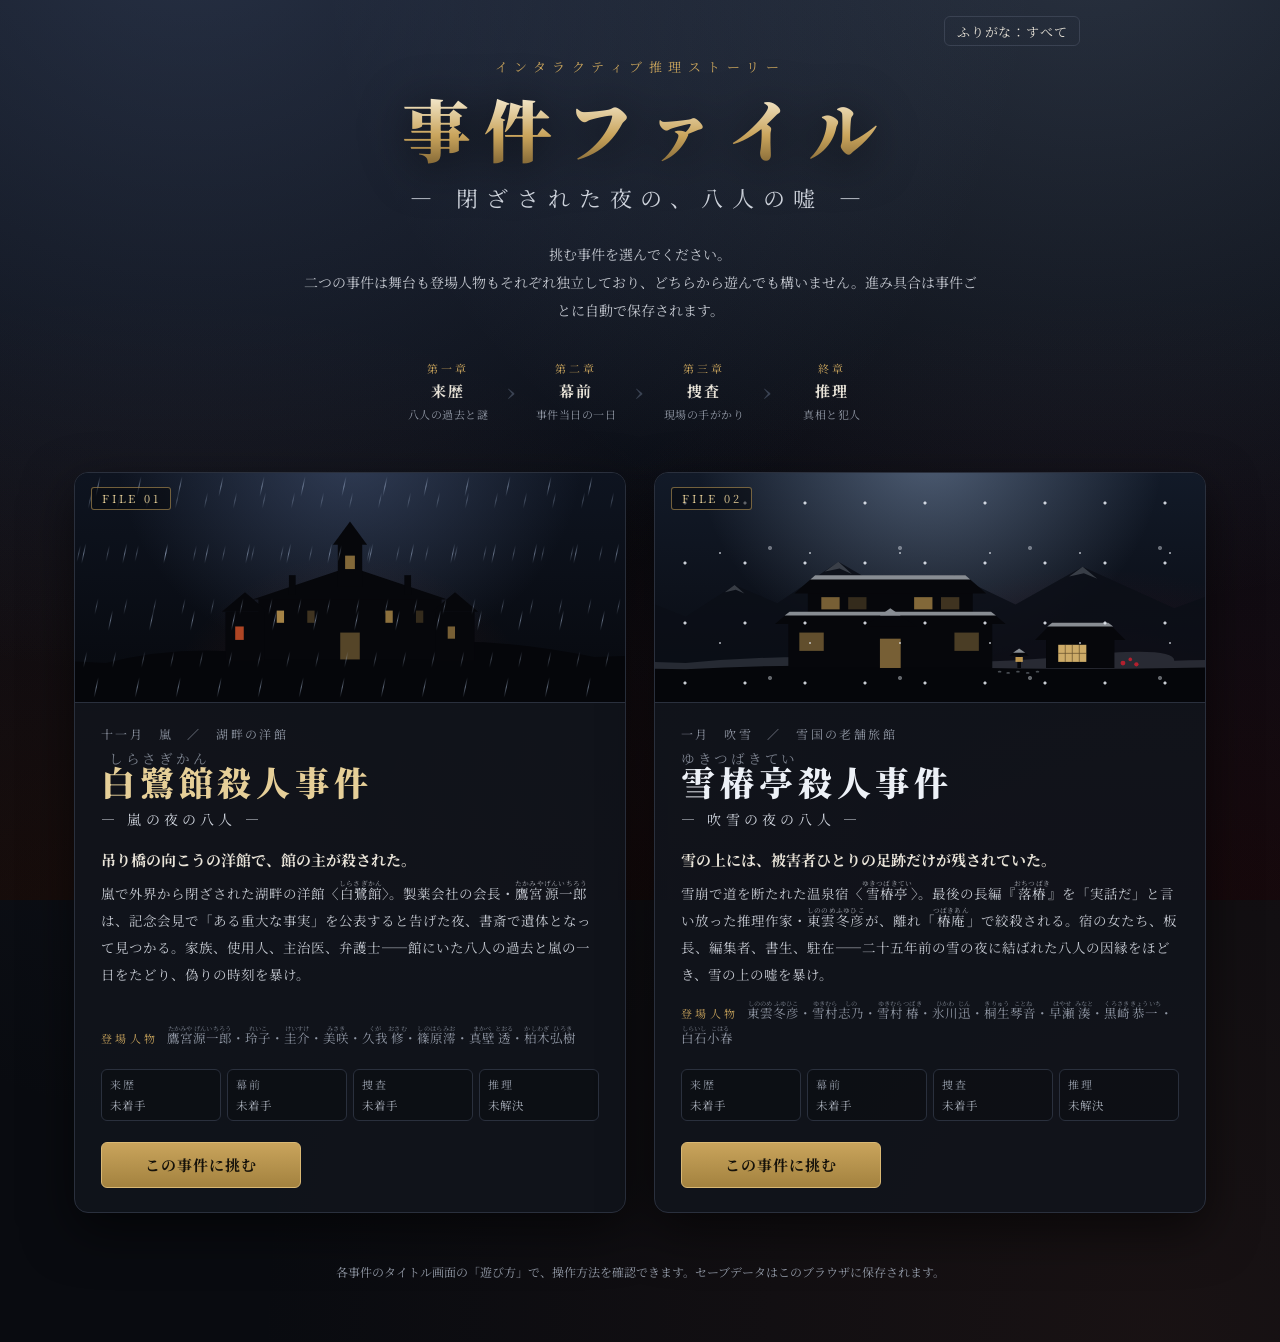
==== index.html @ 8868522f "事件ファイル：インタラクティブ推理ストーリーの初回コミット - 事件の選択ページ（index.html）と共通のゲーム画面（game.html） - FILE 01「白鷺館殺人事件 ― 嵐の夜の八人」" ====
<!DOCTYPE html>
<html lang="ja">
<head>
  <meta charset="UTF-8">
  <meta name="viewport" content="width=device-width, initial-scale=1">
  <title>事件ファイル ― インタラクティブ推理ストーリー</title>
  <meta name="description" content="手がかりを集め、真相を再構築し、犯人を突き止めるWeb版インタラクティブ推理ストーリー。挑む事件を選んでください。">
  <link rel="icon" href="favicon.svg" type="image/svg+xml">
  <link rel="preconnect" href="https://fonts.googleapis.com">
  <link rel="preconnect" href="https://fonts.gstatic.com" crossorigin>
  <link rel="stylesheet" href="https://fonts.googleapis.com/css2?family=Noto+Serif+JP:wght@400;600;700;900&display=swap">
  <link rel="stylesheet" href="css/style.css">
</head>
<body class="select-page">
  <div class="sel-bg" aria-hidden="true"></div>

  <header class="sel-head">
    <div class="sel-tools"><button class="btn small ghost btn-ruby" type="button"></button></div>
    <p class="title-kicker">インタラクティブ推理ストーリー</p>
    <h1 class="sel-title">事件ファイル</h1>
    <p class="title-sub">― 閉ざされた夜の、八人の嘘 ―</p>
    <p class="sel-lead">挑む事件を選んでください。<br>二つの事件は舞台も登場人物もそれぞれ独立しており、どちらから遊んでも構いません。進み具合は事件ごとに自動で保存されます。</p>
    <ol class="sel-flow" aria-label="どの事件も四つの章で進みます">
      <li><span>第一章</span>来歴<small>八人の過去と謎</small></li>
      <li><span>第二章</span>幕前<small>事件当日の一日</small></li>
      <li><span>第三章</span>捜査<small>現場の手がかり</small></li>
      <li><span>終章</span>推理<small>真相と犯人</small></li>
    </ol>
  </header>

  <main class="sel-grid" id="sel-grid"></main>

  <footer class="sel-foot">
    <p>各事件のタイトル画面の「遊び方」で、操作方法を確認できます。セーブデータはこのブラウザに保存されます。</p>
  </footer>

  <script src="js/series.js"></script>
  <script>
    (function () {
      'use strict';
      var esc = function (s) {
        return String(s).replace(/[&<>"]/g, function (c) { return { '&': '&amp;', '<': '&lt;', '>': '&gt;', '"': '&quot;' }[c]; });
      };

      function progressOf(s) {
        var d = null;
        try { d = JSON.parse(localStorage.getItem(s.saveKey) || 'null'); } catch (e) { d = null; }
        if (!d || d.v !== 1) return null;
        var myst = d.myst || {};
        var solved = Object.keys(myst).filter(function (k) { return myst[k] && myst[k].solved; }).length;
        return {
          past: (d.pastRead || []).length,
          myst: solved,
          day: (d.storiesRead || []).length,
          night: !!d.prologueDone,
          clues: (d.clues || []).length,
          trueEnd: (d.endings || []).indexOf('true') >= 0,
          badEnd: (d.endings || []).some(function (e) { return e !== 'true'; }),
        };
      }

      function pip(label, value, state) {
        return '<li class="case-pip ' + state + '"><span class="case-pip-l">' + label + '</span><span class="case-pip-v">' + value + '</span></li>';
      }

      function card(s) {
        var p = progressOf(s);
        var n = s.totals.chars;
        var pips = p
          ? pip('来歴', '読了 ' + p.past + '/' + n + '・謎 ' + p.myst + '/' + n, p.past >= n && p.myst >= n ? 'done' : p.past || p.myst ? 'on' : '')
            + pip('幕前', '読了 ' + p.day + '/' + n, p.day >= n ? 'done' : p.day ? 'on' : '')
            + pip('捜査', p.night ? '手がかり ' + p.clues + '/' + s.totals.clues : '未到達', p.night && p.clues >= s.totals.clues ? 'done' : p.night ? 'on' : '')
            + pip('推理', p.trueEnd ? 'TRUE END' : p.badEnd ? 'BAD END' : '未解決', p.trueEnd ? 'done' : p.badEnd ? 'on' : '')
          : pip('来歴', '未着手', '') + pip('幕前', '未着手', '') + pip('捜査', '未着手', '') + pip('推理', '未解決', '');
        var started = p && (p.past || p.myst || p.day || p.night);
        return '<a class="case-card case-' + s.id + '" href="game.html?s=' + encodeURIComponent(s.id) + '">'
          + '<div class="case-art">' + s.art + '<div class="case-weather ' + s.weather + '"></div>'
          + '<span class="case-no">' + esc(s.no) + '</span>'
          + (p && p.trueEnd ? '<span class="case-solved">解決済み</span>' : '')
          + '</div>'
          + '<div class="case-body">'
          + '<p class="case-meta">' + esc(s.season) + '　／　' + esc(s.setting) + '</p>'
          + '<h2 class="case-title">' + esc(s.title) + '</h2>'
          + '<p class="case-sub">― ' + esc(s.subtitle) + ' ―</p>'
          + '<p class="case-tagline">' + esc(s.tagline) + '</p>'
          + '<p class="case-synopsis">' + esc(s.synopsis) + '</p>'
          + '<p class="case-cast"><span>登場人物</span>' + esc(s.cast) + '</p>'
          + '<ol class="case-progress" aria-label="進み具合">' + pips + '</ol>'
          + '<span class="btn primary case-go">' + (started ? 'つづきから挑む' : 'この事件に挑む') + '</span>'
          + '</div></a>';
      }

      document.getElementById('sel-grid').innerHTML = (window.SERIES || []).map(card).join('');
    })();
  </script>
  <script src="js/ruby.js"></script>
</body>
</html>
---- css/style.css ----
:root {
  --bg: #090b10;
  --bg-2: #10131a;
  --panel: rgba(17, 20, 28, 0.9);
  --panel-2: rgba(25, 29, 39, 0.92);
  --line: #2a303d;
  --line-2: #3a4252;
  --gold: #c9a45c;
  --gold-2: #e6cf98;
  --text: #e8e3d8;
  --muted: #9198a5;
  --red: #c0473c;
  --red-2: #e0786e;
  --blue: #6f93bd;
  --green: #79a77f;
  --font: "Noto Serif JP", "Yu Mincho", "YuMincho", "Hiragino Mincho ProN", "MS PMincho", serif;
  --radius: 10px;
  --shadow: 0 18px 50px rgba(0, 0, 0, 0.55);
}

* { box-sizing: border-box; }

html, body {
  margin: 0;
  height: 100%;
  background: var(--bg);
  color: var(--text);
  font-family: var(--font);
  font-size: 15px;
  line-height: 1.75;
  -webkit-font-smoothing: antialiased;
}

body {
  overflow: hidden;
  background:
    radial-gradient(ellipse at 20% 0%, rgba(60, 74, 105, 0.25), transparent 60%),
    radial-gradient(ellipse at 90% 100%, rgba(120, 60, 40, 0.14), transparent 55%),
    var(--bg);
}

button { font-family: inherit; color: inherit; }

.hidden { display: none !important; }

.muted { color: var(--muted); }

.hl {
  color: var(--gold-2);
  font-weight: 700;
  text-shadow: 0 0 12px rgba(230, 207, 152, 0.25);
}

/* ---------------- ふりがな（固有名詞のルビ） ---------------- */
ruby.pn { ruby-position: over; ruby-align: center; }
ruby.pn rt {
  font-size: 0.5em;
  font-weight: 400;
  font-style: normal;
  letter-spacing: 0.04em;
  text-indent: 0;
  text-shadow: none;
  line-height: 1;
  opacity: 0.85;
  user-select: none;
}
.dlg-text ruby.pn rt, .rd-p ruby.pn rt { font-size: 0.55em; }
.title-main ruby.pn rt { font-size: 0.3em; letter-spacing: 0.3em; color: var(--gold-2); -webkit-text-fill-color: var(--gold-2); opacity: 0.9; }
body.ruby-off ruby.pn rt { display: none; }
body.ruby-first ruby.pn.rep rt { display: none; }

/* ---------------- 雨・稲光 ---------------- */
#rain {
  position: fixed;
  inset: 0;
  width: 100%;
  height: 100%;
  pointer-events: none;
  z-index: 1;
  opacity: 0.35;
  transition: opacity 0.6s;
}
body[data-screen="title"] #rain { opacity: 1; z-index: 2; }
body[data-screen="ending"] #rain { opacity: 0.18; }
body.staged #rain { opacity: 0.7; z-index: 55; }

#flash {
  position: fixed;
  inset: 0;
  background: #dfe8ff;
  opacity: 0;
  pointer-events: none;
  z-index: 90;
}
#flash.on { animation: flash 0.9s ease-out; }
@keyframes flash {
  0% { opacity: 0; }
  6% { opacity: 0.55; }
  12% { opacity: 0.05; }
  18% { opacity: 0.4; }
  100% { opacity: 0; }
}

body.shake .screen.active { animation: shake 0.45s; }
@keyframes shake {
  0%, 100% { transform: translateX(0); }
  20% { transform: translateX(-8px); }
  40% { transform: translateX(7px); }
  60% { transform: translateX(-5px); }
  80% { transform: translateX(3px); }
}

/* ---------------- ボタン ---------------- */
.btn {
  appearance: none;
  border: 1px solid var(--line-2);
  background: linear-gradient(180deg, #1d222d, #151922);
  color: var(--text);
  padding: 0.6em 1.3em;
  border-radius: 6px;
  font-size: 15px;
  letter-spacing: 0.06em;
  cursor: pointer;
  transition: background 0.2s, border-color 0.2s, transform 0.1s, box-shadow 0.2s;
}
.btn:hover:not(:disabled) { border-color: var(--gold); box-shadow: 0 0 0 1px rgba(201, 164, 92, 0.25), 0 6px 18px rgba(0, 0, 0, 0.35); }
.btn:active:not(:disabled) { transform: translateY(1px); }
.btn:disabled { opacity: 0.4; cursor: not-allowed; }
.btn.primary { background: linear-gradient(180deg, #c9a45c, #a3823f); color: #16120a; border-color: #d9b874; font-weight: 700; }
.btn.primary:hover:not(:disabled) { background: linear-gradient(180deg, #dcb86e, #b38f47); }
.btn.accent { border-color: #7f6a3e; color: var(--gold-2); }
.btn.danger { border-color: #8a3a33; color: #ffd8d3; background: linear-gradient(180deg, #5a2420, #3d1714); }
.btn.ghost { background: transparent; }
.btn.small { padding: 0.35em 0.9em; font-size: 13px; }
.btn.tiny { padding: 0.2em 0.6em; font-size: 12px; }
.btn.big { padding: 0.85em 2.2em; font-size: 17px; }
.btn.on { border-color: var(--gold); color: var(--gold-2); }

.tag-new {
  display: inline-block;
  font-size: 10px;
  font-weight: 700;
  letter-spacing: 0.08em;
  color: #1a1208;
  background: var(--gold);
  border-radius: 3px;
  padding: 0 5px;
  line-height: 1.6;
  margin-left: 6px;
  vertical-align: middle;
  font-family: sans-serif;
}

.section-title {
  font-size: 13px;
  letter-spacing: 0.2em;
  color: var(--gold);
  margin: 1.4em 0 0.6em;
  font-weight: 600;
  display: flex;
  align-items: center;
  gap: 10px;
}
.section-title::after { content: ""; flex: 1; height: 1px; background: linear-gradient(90deg, var(--line-2), transparent); }
.section-title.center { justify-content: center; }
.section-title.center::after { display: none; }

.empty { color: var(--muted); font-size: 13px; padding: 0.5em 0; }

/* ---------------- 画面 ---------------- */
.screen {
  position: fixed;
  inset: 0;
  display: none;
  z-index: 3;
}
.screen.active { display: flex; flex-direction: column; }

/* ---------------- タイトル ---------------- */
#screen-title { align-items: center; justify-content: flex-start; overflow: auto; }
.title-sky {
  position: absolute;
  inset: 0;
  background:
    radial-gradient(ellipse at 50% 120%, rgba(217, 86, 43, 0.12), transparent 50%),
    radial-gradient(ellipse at 50% -10%, rgba(90, 110, 150, 0.35), transparent 60%),
    linear-gradient(180deg, #0b0f18 0%, #080a10 70%, #050608 100%);
}
.title-mansion {
  position: absolute;
  left: 0;
  right: 0;
  bottom: 0;
  height: 40vh;
  opacity: 0.95;
  pointer-events: none;
  background: linear-gradient(0deg, #05060a 0 16%, transparent 16%);
}
.title-mansion svg { width: 100%; height: 100%; }
.title-wrap {
  position: relative;
  z-index: 3;
  margin: auto 0;
  text-align: center;
  padding: 4vh 20px 22vh;
  max-width: 980px;
}
.title-kicker {
  letter-spacing: 0.5em;
  font-size: 13px;
  color: var(--gold);
  margin: 0 0 0.6em;
}
.title-main {
  font-size: clamp(42px, 8vw, 86px);
  font-weight: 900;
  letter-spacing: 0.14em;
  margin: 0;
  line-height: 1.2;
  background: linear-gradient(180deg, #f6ecd2 10%, #c9a45c 60%, #7d6232 100%);
  -webkit-background-clip: text;
  background-clip: text;
  color: transparent;
  filter: drop-shadow(0 6px 24px rgba(0, 0, 0, 0.8));
}
.title-sub {
  font-size: clamp(16px, 2.4vw, 22px);
  letter-spacing: 0.4em;
  color: #cfd4dd;
  margin: 0.5em 0 0;
}
.title-badge {
  min-height: 1.5em;
  margin: 0.8em 0 0;
  font-size: 12px;
  letter-spacing: 0.2em;
  color: var(--gold-2);
}
.title-menu {
  display: flex;
  gap: 14px;
  justify-content: center;
  flex-wrap: wrap;
  margin: 1.6em 0 1em;
}
.title-menu .btn { min-width: 150px; padding: 0.8em 1.5em; font-size: 16px; }
.title-foot { color: var(--muted); font-size: 13px; letter-spacing: 0.1em; margin: 0 0 2em; }
.title-cast-label { font-size: 12px; letter-spacing: 0.4em; color: var(--gold); margin-bottom: 0.8em; }
.title-cast {
  display: grid;
  grid-template-columns: repeat(8, 1fr);
  gap: 10px;
  max-width: 780px;
  margin: 0 auto;
}
.cast { text-align: center; }
.cast-portrait {
  aspect-ratio: 5 / 6;
  border-radius: 6px;
  overflow: hidden;
  border: 1px solid var(--line-2);
  box-shadow: 0 8px 20px rgba(0, 0, 0, 0.5);
}
.cast-name { font-size: 13px; margin-top: 4px; font-weight: 700; }
.cast-role { font-size: 10.5px; color: var(--muted); line-height: 1.4; }

.portrait-svg { display: block; width: 100%; height: 100%; }
.portrait-svg.deceased { filter: grayscale(0.85) brightness(0.8); }

/* ---------------- トップバー ---------------- */
.topbar {
  display: flex;
  align-items: center;
  gap: 16px;
  padding: 10px 18px;
  background: rgba(8, 10, 14, 0.85);
  border-bottom: 1px solid var(--line);
  backdrop-filter: blur(6px);
  position: relative;
  z-index: 4;
  flex-wrap: wrap;
}
.brand {
  font-weight: 900;
  letter-spacing: 0.18em;
  color: var(--gold-2);
  font-size: 17px;
}
.loc-label { color: var(--muted); font-size: 13px; letter-spacing: 0.08em; }
.topbar-actions { margin-left: auto; display: flex; gap: 8px; flex-wrap: wrap; }

/* ---------------- 捜査画面レイアウト ---------------- */
.layout {
  flex: 1;
  min-height: 0;
  display: grid;
  grid-template-columns: 300px minmax(0, 1fr) 390px;
  gap: 14px;
  padding: 14px;
  position: relative;
  z-index: 3;
}
.pane {
  background: var(--panel);
  border: 1px solid var(--line);
  border-radius: var(--radius);
  padding: 14px 16px 18px;
  overflow-y: auto;
  min-height: 0;
  box-shadow: var(--shadow);
}
.pane-title {
  margin: 0 0 10px;
  font-size: 14px;
  letter-spacing: 0.24em;
  color: var(--gold);
  font-weight: 700;
}
.pane::-webkit-scrollbar, .nb-body::-webkit-scrollbar, .backlog::-webkit-scrollbar { width: 8px; }
.pane::-webkit-scrollbar-thumb, .nb-body::-webkit-scrollbar-thumb, .backlog::-webkit-scrollbar-thumb { background: #2b3140; border-radius: 4px; }

/* 見取り図 */
.map-svg { width: 100%; height: auto; display: block; }
.map-frame { fill: rgba(255, 255, 255, 0.015); stroke: var(--line-2); stroke-dasharray: 3 4; }
.map-compass { fill: var(--muted); font-size: 9px; letter-spacing: 0.1em; }
.room { cursor: pointer; outline: none; }
.room rect { fill: #161a23; stroke: #3a4252; stroke-width: 1.2; transition: fill 0.2s, stroke 0.2s; }
.room text { fill: #aab1bd; font-size: 11px; font-family: var(--font); pointer-events: none; letter-spacing: 0.04em; }
.room.visited rect { fill: #1c212c; }
.room.outdoor rect { fill: #10151b; stroke-dasharray: 4 3; }
.room:hover rect, .room:focus rect { fill: #262c3a; stroke: var(--gold); }
.room.current rect { fill: rgba(201, 164, 92, 0.2); stroke: var(--gold); stroke-width: 2; }
.room.current text { fill: var(--gold-2); font-weight: 700; }
.room .pend { fill: var(--red); stroke: none; }
.room text.pend-n { fill: #fff; font-size: 8px; font-weight: 700; font-family: sans-serif; }

.loc-list { list-style: none; padding: 0; margin: 12px 0 0; display: grid; gap: 6px; }
.loc-btn {
  width: 100%;
  display: flex;
  justify-content: space-between;
  align-items: center;
  gap: 8px;
  padding: 7px 10px;
  background: #141820;
  border: 1px solid var(--line);
  border-radius: 6px;
  cursor: pointer;
  font-size: 13.5px;
  text-align: left;
  transition: border-color 0.2s, background 0.2s;
}
.loc-btn:hover { border-color: var(--line-2); background: #1a1f29; }
.loc-btn.current { border-color: var(--gold); background: rgba(201, 164, 92, 0.12); color: var(--gold-2); }
.loc-btn-pend { font-size: 11px; color: var(--red-2); white-space: nowrap; }
.loc-btn-done { font-size: 11px; color: var(--muted); white-space: nowrap; }

/* シーン */
.scene-head {
  border-radius: 8px;
  padding: 28px 22px 18px;
  min-height: 120px;
  display: flex;
  flex-direction: column;
  justify-content: flex-end;
  border: 1px solid var(--line);
  position: relative;
  overflow: hidden;
}
.scene-head::after {
  content: "";
  position: absolute;
  inset: 0;
  background: linear-gradient(180deg, transparent 30%, rgba(0, 0, 0, 0.55));
  pointer-events: none;
}
.scene-floor, .scene-name { position: relative; z-index: 1; }
.scene-floor { font-size: 12px; letter-spacing: 0.3em; color: rgba(255, 255, 255, 0.65); }
.scene-name { margin: 0; font-size: 26px; letter-spacing: 0.12em; font-weight: 900; text-shadow: 0 2px 12px rgba(0, 0, 0, 0.8); }

.bg-study { background: radial-gradient(ellipse at 15% 110%, rgba(230, 110, 40, 0.55), transparent 55%), linear-gradient(135deg, #3a1d14, #160c0a 70%); }
.bg-corridor { background: radial-gradient(ellipse at 85% 50%, rgba(220, 180, 110, 0.18), transparent 50%), linear-gradient(90deg, #13151b, #1d1a18); }
.bg-hall { background: radial-gradient(ellipse at 50% 0%, rgba(230, 200, 140, 0.3), transparent 60%), linear-gradient(180deg, #2a2219, #111015); }
.bg-salon { background: radial-gradient(ellipse at 80% 100%, rgba(220, 120, 60, 0.32), transparent 55%), linear-gradient(135deg, #1c2a22, #101512); }
.bg-billiard { background: radial-gradient(ellipse at 50% 40%, rgba(60, 140, 90, 0.4), transparent 55%), linear-gradient(180deg, #0f1a14, #0b0f0d); }
.bg-terrace { background: radial-gradient(ellipse at 50% -20%, rgba(130, 160, 210, 0.3), transparent 60%), linear-gradient(180deg, #121a26, #07090d); }
.bg-guest { background: radial-gradient(ellipse at 30% 30%, rgba(170, 120, 150, 0.25), transparent 55%), linear-gradient(135deg, #22192a, #100c14); }
.bg-service { background: radial-gradient(ellipse at 70% 30%, rgba(200, 200, 180, 0.15), transparent 55%), linear-gradient(135deg, #1b1d1f, #0d0e10); }

.scene-desc { margin: 14px 2px 0; color: #d6d1c6; }
.scene-hint { margin-top: 1.6em; font-size: 13px; color: var(--muted); border-left: 2px solid var(--line-2); padding-left: 10px; }

.hotspots { display: grid; grid-template-columns: repeat(auto-fill, minmax(220px, 1fr)); gap: 8px; }
.hotspot {
  display: grid;
  grid-template-columns: 28px 1fr;
  grid-template-rows: auto auto;
  column-gap: 8px;
  align-items: center;
  text-align: left;
  padding: 10px 12px;
  border-radius: 8px;
  border: 1px solid var(--line-2);
  background: linear-gradient(180deg, #1a1f29, #141820);
  cursor: pointer;
  transition: border-color 0.2s, transform 0.1s, background 0.2s;
}
.hotspot:hover { border-color: var(--gold); background: linear-gradient(180deg, #212735, #171c26); }
.hotspot:active { transform: translateY(1px); }
.hs-mark {
  grid-row: span 2;
  width: 26px;
  height: 26px;
  border-radius: 50%;
  display: grid;
  place-items: center;
  font-size: 13px;
  font-weight: 700;
  background: rgba(192, 71, 60, 0.85);
  color: #fff;
  font-family: sans-serif;
}
.hotspot.done .hs-mark { background: #2b3242; color: var(--gold-2); }
.hotspot.done { border-color: var(--line); }
.hs-label { font-size: 14.5px; }
.hs-clue { font-size: 11.5px; color: var(--gold); }

.people-row { display: grid; grid-template-columns: repeat(auto-fill, minmax(92px, 1fr)); gap: 10px; }
.person-chip {
  position: relative;
  border: 1px solid var(--line-2);
  border-radius: 8px;
  background: #131720;
  padding: 0 0 6px;
  cursor: pointer;
  overflow: hidden;
  transition: border-color 0.2s, transform 0.15s;
}
.person-chip:hover { border-color: var(--gold); transform: translateY(-2px); }
.chip-portrait { display: block; aspect-ratio: 5 / 6; }
.chip-name { display: block; font-size: 13px; font-weight: 700; margin-top: 4px; }
.person-chip .tag-new { position: absolute; top: 6px; right: 6px; margin: 0; }

/* 捜査手帳 */
.pane-notebook { display: flex; flex-direction: column; padding-bottom: 10px; }
.nb-tabs { display: flex; gap: 4px; border-bottom: 1px solid var(--line); margin: 0 -4px 10px; padding: 0 4px; flex-wrap: wrap; }
.nb-tab {
  position: relative;
  background: none;
  border: none;
  border-bottom: 2px solid transparent;
  padding: 6px 9px 7px;
  cursor: pointer;
  color: var(--muted);
  font-size: 13.5px;
  letter-spacing: 0.06em;
}
.nb-tab:hover { color: var(--text); }
.nb-tab.on { color: var(--gold-2); border-bottom-color: var(--gold); font-weight: 700; }
.badge {
  display: inline-block;
  min-width: 17px;
  margin-left: 4px;
  padding: 0 5px;
  border-radius: 9px;
  background: var(--red);
  color: #fff;
  font-size: 10.5px;
  line-height: 17px;
  text-align: center;
  font-family: sans-serif;
  font-weight: 700;
}
.nb-body { flex: 1; overflow-y: auto; min-height: 0; padding-right: 4px; }
.nb-foot { font-size: 12px; color: var(--muted); }

.clue-card {
  border: 1px solid var(--line);
  border-left: 3px solid var(--gold);
  border-radius: 6px;
  padding: 9px 11px;
  margin-bottom: 8px;
  background: rgba(255, 255, 255, 0.02);
}
.clue-card.testimony { border-left-color: var(--blue); }
.clue-head { display: flex; align-items: center; gap: 8px; }
.clue-icon {
  width: 26px;
  height: 26px;
  flex: none;
  display: grid;
  place-items: center;
  border-radius: 4px;
  background: #2a2417;
  color: var(--gold-2);
  font-size: 12px;
  font-weight: 700;
  border: 1px solid #5a4a2c;
}
.clue-by { width: 26px; height: 31px; flex: none; border-radius: 4px; overflow: hidden; border: 1px solid var(--line-2); }
.clue-name { font-weight: 700; font-size: 14.5px; }
.clue-speaker { font-size: 11px; color: var(--blue); margin-top: 2px; }
.clue-desc { margin: 4px 0 0; font-size: 13px; color: #cbc6bb; line-height: 1.7; }

.person-card {
  border: 1px solid var(--line);
  border-radius: 8px;
  padding: 10px;
  margin-bottom: 10px;
  background: rgba(255, 255, 255, 0.02);
}
.person-card.victim { border-color: #3d2a2a; background: rgba(80, 20, 20, 0.12); }
.pc-top { display: flex; gap: 10px; }
.pc-portrait { width: 64px; height: 77px; flex: none; border-radius: 6px; overflow: hidden; border: 1px solid var(--line-2); }
.pc-info { min-width: 0; }
.pc-name { font-weight: 900; font-size: 15.5px; }
.pc-age { font-weight: 400; font-size: 12px; color: var(--muted); margin-left: 8px; }
.pc-kana { font-size: 11px; color: var(--muted); line-height: 1.4; }
.pc-role { font-size: 12.5px; color: var(--gold-2); }
.pc-calls { font-size: 12px; color: var(--blue); }
.pc-dead { font-size: 11px; color: var(--red-2); letter-spacing: 0.3em; }
.pc-profile { font-size: 12.5px; color: #c3beb3; margin: 8px 0 0; line-height: 1.7; }
.pc-notes { margin: 6px 0 0; padding-left: 1.1em; font-size: 12.5px; color: var(--gold-2); }
.pc-talk { margin-top: 8px; width: 100%; }

.timeline { list-style: none; margin: 0; padding: 0; position: relative; }
.timeline::before { content: ""; position: absolute; left: 52px; top: 4px; bottom: 4px; width: 1px; background: var(--line-2); }
.timeline li { display: grid; grid-template-columns: 44px 16px 1fr; align-items: start; gap: 0 6px; padding: 5px 0; font-size: 13px; }
.tl-time { font-family: "Consolas", "Menlo", monospace; color: var(--gold-2); font-size: 12.5px; padding-top: 1px; }
.tl-dot { width: 9px; height: 9px; border-radius: 50%; margin: 7px 0 0 4px; box-shadow: 0 0 0 2px #10131a; position: relative; z-index: 1; }
.tl-text { color: #d3cec3; line-height: 1.6; }

.mystery {
  border: 1px solid var(--line);
  border-radius: 6px;
  padding: 9px 11px;
  margin-bottom: 8px;
  background: rgba(255, 255, 255, 0.02);
}
.mystery.solved { border-color: #3c5a40; background: rgba(60, 110, 70, 0.1); }
.my-head { display: flex; justify-content: space-between; gap: 8px; align-items: flex-start; }
.my-q { font-weight: 700; font-size: 13.5px; }
.my-status { flex: none; font-size: 11px; color: var(--muted); border: 1px solid var(--line-2); border-radius: 10px; padding: 0 8px; white-space: nowrap; }
.mystery.solved .my-status { color: var(--green); border-color: #3c5a40; }
.my-body { margin: 4px 0 0; font-size: 12.5px; color: #b9b4a9; }
.mystery.solved .my-body { color: #b8d4bb; }

/* ---------------- 会話ウィンドウ ---------------- */
.overlay {
  position: fixed;
  inset: 0;
  z-index: 50;
}
#dialogue { background: rgba(3, 4, 7, 0.55); cursor: pointer; user-select: none; }
#modal { z-index: 60; background: rgba(3, 4, 7, 0.7); display: flex; align-items: center; justify-content: center; padding: 18px; }

.dlg-stage { display: none; position: absolute; inset: 0; overflow: hidden; }
#dialogue.staged { background: #000; }
#dialogue.staged .dlg-stage { display: block; }
.stage-art { position: absolute; inset: auto 0 0 0; height: 38vh; opacity: 0.95; }
.stage-art:not(:empty) { background: linear-gradient(0deg, #05060a 0 16%, transparent 16%); }
.stage-dawn .stage-art:not(:empty) { background: linear-gradient(0deg, #0a0c12 0 16%, transparent 16%); }
.stage-art .mansion { width: 100%; height: 100%; }
.stage-label {
  position: absolute;
  top: 26px;
  left: 30px;
  font-size: 14px;
  letter-spacing: 0.3em;
  color: rgba(230, 207, 152, 0.85);
  border-left: 2px solid var(--gold);
  padding-left: 12px;
}
.stage-black { background: #000; }
.stage-road { background: radial-gradient(ellipse at 50% -10%, rgba(90, 110, 150, 0.4), transparent 60%), linear-gradient(180deg, #0b0f18, #050608); }
.stage-dawn { background: linear-gradient(180deg, #2c3a5a 0%, #6a6f8f 45%, #c99a8a 75%, #e8c39b 100%); }
.stage-dawn .mansion path, .stage-dawn .mansion g:first-of-type { opacity: 0.9; }
.stage-dining { background: radial-gradient(ellipse at 50% 30%, rgba(230, 170, 90, 0.35), transparent 60%), linear-gradient(180deg, #24180f, #0b0806); }
.stage-hall { background: radial-gradient(ellipse at 50% 0%, rgba(230, 200, 140, 0.3), transparent 60%), linear-gradient(180deg, #221c15, #09080a); }
.stage-study { background: radial-gradient(ellipse at 18% 100%, rgba(230, 100, 30, 0.6), transparent 50%), linear-gradient(135deg, #2e140d, #0c0605 75%); animation: firelight 3s infinite alternate; }
.stage-salon { background: radial-gradient(ellipse at 80% 100%, rgba(220, 120, 60, 0.35), transparent 55%), linear-gradient(135deg, #18241d, #070a08); }
.stage-corridor { background: linear-gradient(90deg, #0f1116, #1d1a18 60%, #0d0e11); }
@keyframes firelight {
  from { filter: brightness(0.92); }
  to { filter: brightness(1.08); }
}

.dlg-box {
  position: absolute;
  left: 50%;
  bottom: 26px;
  transform: translateX(-50%);
  width: min(1000px, calc(100vw - 32px));
  min-height: 170px;
  display: grid;
  grid-template-columns: 118px 1fr;
  gap: 18px;
  padding: 18px 22px 26px 18px;
  background: linear-gradient(180deg, rgba(18, 21, 29, 0.96), rgba(10, 12, 17, 0.97));
  border: 1px solid var(--line-2);
  border-top: 1px solid rgba(201, 164, 92, 0.6);
  border-radius: 10px;
  box-shadow: 0 20px 60px rgba(0, 0, 0, 0.7);
  animation: rise 0.25s ease-out;
}
@keyframes rise { from { opacity: 0; transform: translate(-50%, 10px); } to { opacity: 1; transform: translate(-50%, 0); } }
.dlg-portrait { width: 118px; height: 142px; border-radius: 6px; overflow: hidden; border: 1px solid var(--line-2); align-self: start; }
.dlg-box.kind-narr, .dlg-box.kind-card { grid-template-columns: 1fr; }
.dlg-box.kind-narr .dlg-portrait, .dlg-box.kind-card .dlg-portrait { display: none; }
.dlg-name { font-weight: 900; font-size: 17px; letter-spacing: 0.12em; min-height: 1.4em; margin-bottom: 4px; }
.dlg-text { font-size: 17px; line-height: 1.95; white-space: pre-wrap; }
.dlg-box.kind-narr .dlg-text { color: #d9d3c4; }
.dlg-box.kind-narr .dlg-name { display: none; }
.dlg-box.kind-card {
  top: 50%;
  bottom: auto;
  transform: translate(-50%, -50%);
  background: none;
  border: none;
  box-shadow: none;
  text-align: center;
  min-height: 0;
  animation: fadein 0.8s ease-out;
}
.dlg-box.kind-card .dlg-name { display: none; }
.dlg-box.kind-card .dlg-text {
  font-size: clamp(22px, 3.4vw, 34px);
  font-weight: 900;
  letter-spacing: 0.22em;
  color: var(--gold-2);
  text-shadow: 0 4px 24px rgba(0, 0, 0, 0.9);
}
@keyframes fadein { from { opacity: 0; } to { opacity: 1; } }
.dlg-next {
  position: absolute;
  right: 22px;
  bottom: 8px;
  color: var(--gold);
  font-size: 13px;
  opacity: 0;
}
.dlg-box.ready .dlg-next { opacity: 1; animation: bob 1s infinite; }
@keyframes bob { 50% { transform: translateY(3px); } }
.dlg-skip {
  position: absolute;
  top: -30px;
  right: 0;
  border: 1px solid var(--line-2);
  background: rgba(8, 10, 14, 0.85);
  color: var(--muted);
  font-size: 11px;
  border-radius: 4px;
  padding: 1px 8px;
  cursor: pointer;
}
.dlg-skip:hover { color: var(--text); border-color: var(--gold); }
.dlg-box.kind-card .dlg-skip { top: auto; bottom: -40px; right: 50%; transform: translateX(50%); }
.dlg-box.kind-card .dlg-next { right: calc(50% - 6px); bottom: -8px; }

/* ---------------- モーダル ---------------- */
.modal-card {
  background: linear-gradient(180deg, #171b24, #0f1218);
  border: 1px solid var(--line-2);
  border-top: 1px solid rgba(201, 164, 92, 0.55);
  border-radius: 12px;
  box-shadow: var(--shadow);
  max-width: 720px;
  width: 100%;
  max-height: calc(100vh - 36px);
  overflow-y: auto;
  padding: 22px 24px;
  animation: pop 0.2s ease-out;
}
@keyframes pop { from { opacity: 0; transform: scale(0.97); } to { opacity: 1; transform: scale(1); } }
.modal-card.talk-modal { max-width: 860px; }
.modal-card.picker-modal { max-width: 920px; }

.confirm-title { margin: 0 0 12px; font-size: 20px; letter-spacing: 0.12em; color: var(--gold-2); }
.confirm-body p { margin: 0.4em 0; }
.confirm-actions { display: flex; gap: 10px; justify-content: flex-end; margin-top: 18px; flex-wrap: wrap; }
.warn { color: var(--red-2); font-size: 13.5px; }
.ok { color: var(--green); font-size: 13.5px; }
.rules { font-size: 13px; color: #c3beb3; padding-left: 1.2em; }
.ready-meter { margin: 12px 0 4px; }
.ready-label { font-size: 14px; font-weight: 700; }
.ready-bar, .dp-bar { height: 8px; border-radius: 4px; background: #232836; overflow: hidden; margin-top: 6px; }
.ready-fill, .dp-fill { height: 100%; background: linear-gradient(90deg, #8a6a32, var(--gold-2)); transition: width 0.6s; }
.menu-list { display: grid; gap: 8px; }
.howto { padding-left: 1.3em; font-size: 14px; }
.howto li { margin-bottom: 0.5em; }

.backlog { max-height: 60vh; overflow-y: auto; padding-right: 6px; }
.bl-line { padding: 6px 0; border-bottom: 1px solid rgba(255, 255, 255, 0.04); font-size: 14px; }
.bl-line.narr .bl-text { color: #b9b4a9; }
.bl-name { display: block; font-weight: 700; font-size: 12.5px; }

/* 聞き込み */
.talk { display: grid; grid-template-columns: 210px 1fr; gap: 22px; }
.talk-portrait { aspect-ratio: 5 / 6; border-radius: 8px; overflow: hidden; border: 1px solid var(--line-2); }
.talk-name { font-weight: 900; font-size: 19px; margin-top: 8px; letter-spacing: 0.08em; }
.talk-role { font-size: 13px; color: var(--gold-2); }
.talk-calls { font-size: 12.5px; color: var(--blue); margin-top: 4px; }
.talk-main .section-title { margin-top: 0; }
.topics { display: grid; gap: 7px; }
.topic {
  display: flex;
  justify-content: space-between;
  align-items: center;
  text-align: left;
  padding: 10px 14px;
  border: 1px solid var(--line-2);
  border-radius: 7px;
  background: #161a23;
  cursor: pointer;
  font-size: 15px;
  transition: border-color 0.2s, background 0.2s;
}
.topic:hover { border-color: var(--gold); background: #1c212c; }
.topic.seen { color: #aaa69c; }
.topic-seen { font-size: 11px; color: var(--muted); }
.talk-tip { font-size: 12.5px; color: var(--muted); margin: 14px 0 0; }
.talk-actions { display: flex; gap: 10px; margin-top: 12px; flex-wrap: wrap; }

/* 証拠選択 */
.picker-title { margin: 0; font-size: 19px; color: var(--gold-2); letter-spacing: 0.12em; }
.picker-prompt { margin: 6px 0 10px; font-size: 15px; font-weight: 700; }
.pick-tabs { display: flex; gap: 6px; margin-bottom: 10px; }
.pick-tab {
  border: 1px solid var(--line-2);
  background: #141820;
  border-radius: 6px;
  padding: 4px 14px;
  cursor: pointer;
  font-size: 13.5px;
  color: var(--muted);
}
.pick-tab.on { color: var(--gold-2); border-color: var(--gold); background: rgba(201, 164, 92, 0.1); }
.pick-body { display: grid; grid-template-columns: minmax(0, 1.4fr) minmax(0, 1fr); gap: 14px; }
.pick-grid {
  display: grid;
  grid-template-columns: repeat(auto-fill, minmax(150px, 1fr));
  gap: 7px;
  align-content: start;
  max-height: 46vh;
  overflow-y: auto;
  padding-right: 4px;
}
.pick-card {
  display: flex;
  align-items: center;
  gap: 8px;
  text-align: left;
  padding: 7px 9px;
  border: 1px solid var(--line);
  border-radius: 6px;
  background: #141820;
  cursor: pointer;
  font-size: 13px;
  line-height: 1.4;
}
.pick-card:hover { border-color: var(--line-2); background: #1a1f29; }
.pick-card.sel { border-color: var(--gold); background: rgba(201, 164, 92, 0.15); color: var(--gold-2); }
.pick-by { width: 24px; height: 29px; flex: none; border-radius: 3px; overflow: hidden; }
.pick-card .clue-icon { width: 24px; height: 24px; font-size: 11px; }
.pick-detail {
  border: 1px solid var(--line);
  border-radius: 8px;
  padding: 12px 14px;
  background: rgba(255, 255, 255, 0.02);
  font-size: 13.5px;
  align-self: start;
}
.pick-detail.empty { color: var(--muted); }
.pick-detail p { margin: 6px 0 0; color: #cbc6bb; }
.pick-detail-name { font-weight: 700; color: var(--gold-2); }
.pick-actions { display: flex; gap: 10px; justify-content: flex-end; margin-top: 14px; }

/* ---------------- 推理パート ---------------- */
#screen-deduce { background: radial-gradient(ellipse at 50% 0%, rgba(201, 164, 92, 0.1), transparent 60%); }
.cred-wrap { font-size: 13px; letter-spacing: 0.1em; color: var(--muted); display: flex; align-items: center; gap: 8px; }
.cred { display: inline-flex; gap: 3px; }
.heart { color: #444b5a; font-size: 17px; line-height: 1; }
.heart.on { color: var(--red-2); text-shadow: 0 0 8px rgba(224, 120, 110, 0.5); }
.deduce-layout {
  flex: 1;
  min-height: 0;
  display: grid;
  grid-template-columns: minmax(0, 1fr) 380px;
  gap: 16px;
  padding: 16px;
  position: relative;
  z-index: 3;
}
.deduce-main, .deduce-side {
  background: var(--panel);
  border: 1px solid var(--line);
  border-radius: var(--radius);
  padding: 22px 26px;
  overflow-y: auto;
  box-shadow: var(--shadow);
}
.deduce-side .section-title { margin-top: 0; }
.dp-label { font-size: 13px; letter-spacing: 0.14em; color: var(--muted); }
.dq { margin-top: 34px; text-align: center; }
.dq-wait { color: var(--muted); letter-spacing: 0.5em; }
.dq-act { font-size: 13px; letter-spacing: 0.4em; color: var(--gold); }
.dq-q { font-size: clamp(20px, 2.4vw, 27px); margin: 10px auto 26px; max-width: 760px; line-height: 1.6; letter-spacing: 0.04em; text-wrap: balance; }
.dq-note { color: var(--red-2); font-size: 13px; margin: -10px 0 16px; }
.dq-options { display: grid; gap: 10px; max-width: 520px; margin: 0 auto; }
.btn.option { padding: 0.9em 1.2em; font-size: 16px; }
.accuse-grid { display: grid; grid-template-columns: repeat(auto-fill, minmax(118px, 1fr)); gap: 12px; max-width: 900px; margin: 0 auto; }
.accuse-card {
  border: 1px solid var(--line-2);
  border-radius: 8px;
  background: #131720;
  cursor: pointer;
  padding: 0 0 8px;
  overflow: hidden;
  transition: border-color 0.2s, transform 0.15s, box-shadow 0.2s;
}
.accuse-card:hover { border-color: var(--red); transform: translateY(-3px); box-shadow: 0 10px 26px rgba(192, 71, 60, 0.25); }
.ac-portrait { display: block; aspect-ratio: 5 / 6; }
.ac-name { display: block; font-weight: 700; font-size: 14px; margin-top: 6px; }
.ac-role { display: block; font-size: 10.5px; color: var(--muted); line-height: 1.4; padding: 0 6px; }

.restored { margin: 0; padding-left: 1.4em; font-size: 13.5px; }
.restored li { margin-bottom: 8px; color: #d6d1c6; line-height: 1.65; }
.restored li.empty { list-style: none; margin-left: -1.4em; }
.restored li.fresh { color: var(--gold-2); animation: glow 1.6s ease-out; }
.restored.small { font-size: 13px; }
@keyframes glow { from { text-shadow: 0 0 14px rgba(230, 207, 152, 0.9); } to { text-shadow: none; } }

/* ---------------- エンディング ---------------- */
#screen-ending { overflow-y: auto; align-items: center; background: radial-gradient(ellipse at 50% 0%, rgba(201, 164, 92, 0.12), transparent 60%); }
.ending { position: relative; z-index: 3; width: min(920px, 100%); padding: 6vh 22px 60px; text-align: center; }
.end-kicker { letter-spacing: 0.6em; font-weight: 900; margin: 0; font-size: 15px; }
.end-kicker.true { color: var(--gold); }
.end-kicker.bad { color: var(--red-2); }
.end-title { font-size: clamp(24px, 4vw, 40px); letter-spacing: 0.12em; margin: 10px 0 18px; font-weight: 900; text-wrap: balance; }
.end-lead { color: #cfcac0; }
.end-rank { display: flex; align-items: center; justify-content: center; gap: 16px; margin: 10px 0 20px; }
.rank-letter {
  width: 76px;
  height: 76px;
  border-radius: 50%;
  display: grid;
  place-items: center;
  font-size: 40px;
  font-weight: 900;
  font-family: Georgia, serif;
  border: 2px solid var(--gold);
  color: var(--gold-2);
  box-shadow: 0 0 30px rgba(201, 164, 92, 0.35);
}
.rank-S { color: #ffe9b0; border-color: #ffd877; box-shadow: 0 0 40px rgba(255, 216, 119, 0.55); }
.rank-title { font-size: 18px; letter-spacing: 0.14em; }
.end-stats { display: flex; justify-content: center; gap: 12px; flex-wrap: wrap; margin-bottom: 10px; }
.stat { border: 1px solid var(--line-2); border-radius: 8px; padding: 10px 20px; min-width: 140px; background: var(--panel); }
.stat-v { font-size: 20px; font-weight: 900; color: var(--gold-2); }
.stat-l { font-size: 12px; color: var(--muted); letter-spacing: 0.1em; }
.truth-timeline { list-style: none; padding: 0; margin: 10px auto 0; text-align: left; max-width: 760px; position: relative; }
.truth-timeline::before { content: ""; position: absolute; left: 60px; top: 6px; bottom: 6px; width: 1px; background: var(--line-2); }
.truth-timeline li {
  display: grid;
  grid-template-columns: 50px 18px 1fr;
  gap: 0 6px;
  padding: 8px 10px;
  border-radius: 6px;
  opacity: 0;
  animation: reveal 0.6s ease-out forwards;
}
.truth-timeline li.crime { background: rgba(192, 71, 60, 0.12); }
.truth-timeline li.crime .tt-text { color: #f3cbc5; }
@keyframes reveal { from { opacity: 0; transform: translateY(6px); } to { opacity: 1; transform: none; } }
.tt-time { font-family: "Consolas", "Menlo", monospace; color: var(--gold-2); }
.tt-dot { width: 10px; height: 10px; border-radius: 50%; margin: 8px 0 0 4px; box-shadow: 0 0 0 3px #0e1117; position: relative; z-index: 1; }
.tt-text { font-size: 14.5px; color: #dcd6ca; }
.end-box { text-align: left; border: 1px solid var(--line); border-radius: 10px; padding: 6px 20px 14px; margin: 16px auto; max-width: 720px; background: var(--panel); }
.hint-list { padding-left: 1.2em; color: #d6d1c6; font-size: 14px; }
.end-actions { display: flex; gap: 12px; justify-content: center; flex-wrap: wrap; margin-top: 30px; }

/* ---------------- 幕前：事件当日の物語 ---------------- */
.key {
  font-weight: 900;
  color: #f6e7bf;
  background: linear-gradient(transparent 62%, rgba(201, 164, 92, 0.3) 62%);
  padding: 0 0.08em;
}

#screen-stories, #screen-reader, #screen-past, #screen-scenario { overflow-y: auto; }
#screen-stories .topbar, #screen-reader .topbar, #screen-past .topbar, #screen-scenario .topbar { position: sticky; top: 0; }

/* 章の進行表示 */
.stepper { display: flex; align-items: center; flex-wrap: wrap; row-gap: 6px; }
.step-home {
  border: 1px solid var(--line-2);
  background: transparent;
  color: var(--muted);
  font-size: 12px;
  border-radius: 14px;
  padding: 2px 10px;
  margin-right: 16px;
  cursor: pointer;
}
.step-home:hover { color: var(--text); border-color: var(--gold); }
.step {
  position: relative;
  display: inline-flex;
  align-items: baseline;
  gap: 5px;
  padding: 2px 11px;
  border: 1px solid var(--line-2);
  border-radius: 14px;
  background: #11141b;
  color: var(--muted);
  font-size: 12px;
  cursor: pointer;
  transition: border-color 0.2s, color 0.2s, background 0.2s;
}
.step + .step { margin-left: 16px; }
.step + .step::before { content: ""; position: absolute; left: -17px; top: 50%; width: 16px; height: 1px; background: var(--line-2); }
.step:hover { border-color: var(--gold); color: var(--text); }
.step-no { font-size: 10.5px; letter-spacing: 0.06em; }
.step-name { font-weight: 700; letter-spacing: 0.08em; }
.step.done { color: var(--gold-2); border-color: #6b5a33; }
.step.done .step-name::after { content: " ✓"; color: var(--gold); }
.step.current { background: rgba(201, 164, 92, 0.2); border-color: var(--gold); color: var(--gold-2); box-shadow: 0 0 0 1px rgba(201, 164, 92, 0.25); }
.step.locked { opacity: 0.4; }
.step.locked:hover { border-color: var(--line-2); color: var(--muted); }

/* シナリオ（目次） */
.scenario-wrap { position: relative; z-index: 3; width: min(980px, 100%); margin: 0 auto; padding: 4vh 22px 60px; }
.scenario-list { list-style: none; margin: 0; padding: 0; position: relative; }
.scenario-list::before { content: ""; position: absolute; left: 47px; top: 30px; bottom: 30px; width: 2px; background: linear-gradient(var(--gold), var(--line-2)); opacity: 0.5; }
.scn-ch { position: relative; display: grid; grid-template-columns: 96px minmax(0, 1fr); gap: 20px; margin-bottom: 18px; }
.scn-badge {
  position: relative;
  z-index: 1;
  width: 96px;
  height: 96px;
  border-radius: 50%;
  border: 2px solid var(--line-2);
  background: radial-gradient(circle at 50% 35%, #232836, #0f1218);
  display: flex;
  flex-direction: column;
  align-items: center;
  justify-content: center;
  box-shadow: 0 8px 22px rgba(0, 0, 0, 0.5);
}
.scn-no { font-size: 12px; color: var(--muted); letter-spacing: 0.1em; }
.scn-name { font-size: 20px; font-weight: 900; letter-spacing: 0.1em; }
.scn-ch.done .scn-badge { border-color: var(--gold); }
.scn-ch.done .scn-name { color: var(--gold-2); }
.scn-ch.next .scn-badge { border-color: var(--gold); box-shadow: 0 0 0 4px rgba(201, 164, 92, 0.15), 0 0 30px rgba(201, 164, 92, 0.3); animation: pulse 2.4s infinite; }
@keyframes pulse { 50% { box-shadow: 0 0 0 7px rgba(201, 164, 92, 0.08), 0 0 36px rgba(201, 164, 92, 0.4); } }
.scn-ch.locked .scn-badge, .scn-ch.locked .scn-body { opacity: 0.55; }
.scn-body {
  background: var(--panel);
  border: 1px solid var(--line);
  border-radius: 12px;
  padding: 16px 20px 18px;
  box-shadow: var(--shadow);
}
.scn-ch.next .scn-body { border-color: #6b5a33; }
.scn-head { display: flex; justify-content: space-between; align-items: baseline; gap: 10px; flex-wrap: wrap; }
.scn-title { margin: 0; font-size: 20px; letter-spacing: 0.1em; }
.scn-sub { font-size: 13px; color: var(--muted); font-weight: 400; margin-left: 10px; letter-spacing: 0.06em; }
.scn-status { font-size: 11.5px; letter-spacing: 0.2em; padding: 0 10px; border-radius: 10px; border: 1px solid var(--line-2); color: var(--muted); }
.scn-ch.done .scn-status { color: var(--gold-2); border-color: var(--gold); }
.scn-ch.next .scn-status { color: #fff; border-color: var(--red); background: rgba(192, 71, 60, 0.35); }
.scn-desc { margin: 8px 0 10px; color: #d6d1c6; font-size: 14px; }
.scn-goals { list-style: none; margin: 0 0 12px; padding: 0; display: grid; gap: 6px; }
.scn-goals li { display: grid; grid-template-columns: minmax(0, 1fr) 160px 74px; gap: 12px; align-items: center; font-size: 13px; }
.scn-bar { height: 6px; border-radius: 3px; background: #232836; overflow: hidden; }
.scn-bar.empty { background: transparent; }
.scn-fill { display: block; height: 100%; background: linear-gradient(90deg, #8a6a32, var(--gold-2)); }
.scn-count { text-align: right; color: var(--gold-2); font-size: 12.5px; white-space: nowrap; }
.scn-lock { margin: 0; font-size: 13px; color: var(--muted); }
.scenario-foot { text-align: center; color: var(--muted); font-size: 13px; margin-top: 20px; }

/* 第一章のハブ */
.hub-h { font-size: 18px; letter-spacing: 0.2em; color: var(--gold-2); margin: 34px 0 6px; display: flex; align-items: center; gap: 12px; }
.hub-h::after { content: ""; flex: 1; height: 1px; background: linear-gradient(90deg, var(--line-2), transparent); }
.hub-note { margin: 0 0 14px; color: var(--muted); font-size: 13.5px; }
.myst-grid { display: grid; grid-template-columns: repeat(4, minmax(0, 1fr)); gap: 12px; }
.myst-card {
  display: grid;
  grid-template-columns: 64px minmax(0, 1fr);
  text-align: left;
  padding: 0;
  border: 1px solid var(--line-2);
  border-radius: 10px;
  background: linear-gradient(180deg, #1b1823, #121018);
  cursor: pointer;
  overflow: hidden;
  transition: border-color 0.2s, transform 0.15s;
}
.myst-card:hover { border-color: #9a7fb5; transform: translateY(-2px); }
.myst-card.locked { opacity: 0.55; }
.myst-card.solved { border-color: #6b5a33; background: linear-gradient(180deg, #1f1c16, #14120e); }
.mc-portrait { display: block; height: 100%; min-height: 110px; }
.mc-body { display: flex; flex-direction: column; gap: 3px; padding: 9px 11px 11px; min-width: 0; }
.mc-no { font-size: 11px; color: #c4aee0; letter-spacing: 0.1em; }
.myst-card.solved .mc-no { color: var(--gold); }
.mc-title { font-size: 15px; font-weight: 900; }
.mc-q { font-size: 11.5px; color: var(--muted); line-height: 1.55; flex: 1; }
.mc-status { align-self: flex-start; margin-top: 4px; font-size: 11px; padding: 0 9px; border-radius: 10px; border: 1px solid #6e5a85; color: #d6c4ee; }
.myst-card.locked .mc-status { border-color: var(--line-2); color: var(--muted); }
.myst-card.solved .mc-status { border-color: var(--gold); color: var(--gold-2); background: rgba(201, 164, 92, 0.12); }

.chapter-clear { margin: 6px auto 22px; max-width: 640px; padding: 16px 22px; border: 1px solid var(--gold); border-radius: 10px; background: rgba(201, 164, 92, 0.08); text-align: center; }
.cc-kicker { font-size: 14px; letter-spacing: 0.5em; color: var(--gold-2); font-weight: 900; }
.chapter-clear p { margin: 6px 0 0; color: #e2dccf; }

/* 人物の謎（モーダル） */
.modal-card.myst-modal { max-width: 1000px; }
.myst-head { display: flex; gap: 16px; align-items: flex-start; }
.myst-portrait { width: 84px; height: 101px; flex: none; border-radius: 8px; overflow: hidden; border: 1px solid var(--line-2); }
.myst-head-text { min-width: 0; }
.myst-kicker { font-size: 12px; letter-spacing: 0.14em; color: #c4aee0; }
.myst-title { margin: 2px 0 4px; font-size: 22px; letter-spacing: 0.1em; color: var(--gold-2); }
.myst-q { margin: 0; font-size: 16px; font-weight: 700; line-height: 1.7; }
.myst .ready-meter { margin-top: 18px; }
.progress-note { margin: 14px 0 4px; padding: 10px 14px 6px; border: 1px solid #3c5a40; border-radius: 8px; background: rgba(60, 110, 70, 0.1); }
.pn-label { font-size: 13.5px; font-weight: 700; color: #b8d4bb; margin-bottom: 4px; }
.progress-note .restored li { color: #d6d1c6; margin-bottom: 4px; }
.myst-card.inprogress { border-color: #3c5a40; }
.myst-card.inprogress .mc-status { border-color: #79a77f; color: #b8d4bb; background: rgba(60, 110, 70, 0.15); }

/* 第一章：手がかりの収集 */
.past-wrap { width: min(1520px, 100%); }
.past-layout { display: grid; grid-template-columns: minmax(0, 1fr) 360px; gap: 24px; align-items: start; }
.past-main .past-grid, .past-main .myst-grid { grid-template-columns: repeat(auto-fill, minmax(250px, 1fr)); }
.past-main .hub-h:first-child { margin-top: 0; }
.item-grid { display: grid; grid-template-columns: repeat(auto-fill, minmax(215px, 1fr)); gap: 10px; }
.item-card {
  display: grid;
  grid-template-columns: 44px minmax(0, 1fr);
  gap: 10px;
  align-items: center;
  text-align: left;
  padding: 8px 10px;
  border: 1px solid var(--line-2);
  border-radius: 8px;
  background: linear-gradient(180deg, #1a1d24, #12141a);
  cursor: pointer;
  transition: border-color 0.2s, transform 0.15s;
}
.item-card:hover { border-color: var(--gold); transform: translateY(-2px); }
.item-card.locked { opacity: 0.5; }
.item-card.got { border-color: #6b5a33; }
.ic-portrait { width: 44px; height: 53px; border-radius: 5px; overflow: hidden; border: 1px solid var(--line-2); }
.ic-body { display: flex; flex-direction: column; min-width: 0; line-height: 1.5; }
.ic-owner { font-size: 10.5px; color: var(--muted); letter-spacing: 0.06em; }
.ic-name { font-size: 14px; font-weight: 700; }
.ic-status { font-size: 11px; color: var(--red-2); }
.item-card.got .ic-status { color: var(--gold-2); }
.item-card.locked .ic-status { color: var(--muted); }

.past-nb {
  position: sticky;
  top: 64px;
  max-height: calc(100vh - 84px);
  display: flex;
  flex-direction: column;
  background: var(--panel);
  border: 1px solid var(--line);
  border-radius: var(--radius);
  padding: 14px 16px 12px;
  box-shadow: var(--shadow);
}
.pnb-lead { margin: 0 0 10px; font-size: 12px; color: var(--muted); line-height: 1.7; }
.pnb-body { flex: 1; min-height: 0; overflow-y: auto; padding-right: 4px; }
.pnb-group { display: flex; align-items: center; gap: 8px; margin: 12px 0 6px; font-size: 12.5px; font-weight: 700; color: var(--gold-2); }
.pnb-group:first-child { margin-top: 2px; }
.pnb-face { width: 22px; height: 26px; border-radius: 3px; overflow: hidden; flex: none; }
.pnb-card { border: 1px solid var(--line); border-left: 3px solid var(--gold); border-radius: 6px; padding: 7px 10px; margin-bottom: 6px; background: rgba(255, 255, 255, 0.02); }
.pnb-card.item { border-left-color: #9a7fb5; }
.pnb-name { font-weight: 700; font-size: 13.5px; }
.pnb-sub { font-size: 10.5px; color: var(--muted); }
.pnb-text { font-size: 12.5px; color: #d6d1c6; line-height: 1.7; }

.key.clue { cursor: pointer; transition: background 0.2s, color 0.2s; }
.key.clue:hover { background: linear-gradient(transparent 40%, rgba(201, 164, 92, 0.45) 40%); }
.key.clue.got { color: #fff3cf; background: linear-gradient(transparent 62%, rgba(121, 167, 127, 0.45) 62%); }
.key.clue.got::after { content: "✓"; font-size: 0.7em; margin-left: 2px; color: var(--green); vertical-align: super; }
.rd-count { margin: 6px 0 0; font-size: 12.5px; color: var(--gold-2); letter-spacing: 0.06em; }
.rk-list { list-style: none; padding: 0 !important; display: grid; gap: 6px; }
.rk-btn {
  display: block;
  width: 100%;
  text-align: left;
  border: 1px solid var(--line);
  border-radius: 6px;
  padding: 6px 10px;
  font-family: inherit;
  font-size: 13.5px;
  line-height: 1.7;
  color: #f6e7bf;
  background: rgba(255, 255, 255, 0.02);
}
.rk-btn:hover { border-color: var(--gold); }
.rk-btn.got { border-color: #3c5a40; background: rgba(60, 110, 70, 0.12); }

.pick-group { grid-column: 1 / -1; font-size: 12px; color: var(--gold); letter-spacing: 0.1em; border-bottom: 1px solid var(--line); padding: 4px 0 2px; margin-top: 4px; }
.pick-detail-sub { font-size: 11.5px; color: var(--muted); margin-top: 2px; }
.dq-hint { max-width: 640px; margin: 26px auto 0; font-size: 13.5px; color: #d6c4ee; text-align: left; }
.dq-hint p { margin: 0.3em 0; padding: 8px 12px; border-left: 3px solid #9a7fb5; background: rgba(154, 127, 181, 0.1); border-radius: 0 6px 6px 0; }
.dq-hint .btn { display: block; margin: 8px auto 0; }
.myst-hints { margin-top: 12px; padding: 10px 14px; border-left: 3px solid #9a7fb5; background: rgba(154, 127, 181, 0.1); border-radius: 0 8px 8px 0; font-size: 13.5px; }
.myst-hints p { margin: 0.2em 0; }
.myst-hints strong { color: #d6c4ee; }
.myst-actions { display: flex; gap: 10px; justify-content: flex-end; flex-wrap: wrap; margin-top: 18px; }

.reveal-answer { margin-top: 18px; padding: 12px 16px; border: 1px solid var(--gold); border-radius: 8px; background: rgba(201, 164, 92, 0.1); font-size: 16px; font-weight: 700; color: var(--gold-2); display: flex; gap: 12px; align-items: baseline; }
.ra-label { font-size: 11.5px; letter-spacing: 0.3em; color: var(--gold); flex: none; }
.reveal-evidence { display: grid; grid-template-columns: repeat(2, minmax(0, 1fr)); gap: 10px; margin-top: 12px; }
.reveal-evidence blockquote { margin: 0; padding: 10px 14px; border-left: 3px solid var(--gold); background: rgba(255, 255, 255, 0.03); border-radius: 0 8px 8px 0; font-size: 13.5px; line-height: 1.7; }
.re-who { font-size: 11.5px; color: var(--muted); margin-bottom: 2px; }
.reveal-body { margin-top: 14px; }
.reveal-body p { margin: 0.7em 0; line-height: 2; text-indent: 1em; color: #e2dccf; }
.reveal-rank { margin-top: 10px; font-size: 12.5px; color: var(--gold); text-align: right; }

.rd-myst { margin: 26px 0 0; padding: 14px 18px; border: 1px solid #6e5a85; border-radius: 10px; background: rgba(154, 127, 181, 0.08); }
.rd-myst-label { font-size: 12px; letter-spacing: 0.3em; color: #c4aee0; }
.rd-myst-q { margin: 4px 0 10px; font-weight: 700; }

.pc-myst { display: block; width: 100%; text-align: left; margin-top: 8px; padding: 6px 10px; border: 1px solid #6b5a33; border-radius: 6px; background: rgba(201, 164, 92, 0.08); font-size: 12px; line-height: 1.6; color: #e2dccf; cursor: pointer; }
.pc-myst-label { display: block; color: var(--gold); font-size: 11px; }
.talk-story-row { display: flex; gap: 6px; margin-top: 10px; }
.talk-story-row .btn { flex: 1; }
body[data-screen="reader"] #rain { opacity: 0.12; }

.stories-wrap { position: relative; z-index: 3; width: min(1180px, 100%); margin: 0 auto; padding: 4vh 22px 60px; }
.stories-intro { text-align: center; max-width: 760px; margin: 0 auto 30px; }
.stories-kicker { margin: 0; letter-spacing: 0.6em; color: var(--gold); font-size: 13px; }
.stories-title { margin: 6px 0 14px; font-size: clamp(28px, 4.4vw, 46px); font-weight: 900; letter-spacing: 0.2em; color: var(--gold-2); }
.stories-lead { color: #d6d1c6; margin: 0.4em 0; }
.stories-lead.small { font-size: 13.5px; color: var(--muted); }

.story-grid { display: grid; grid-template-columns: repeat(4, minmax(0, 1fr)); gap: 14px; }
.story-card {
  display: grid;
  grid-template-columns: 92px minmax(0, 1fr);
  text-align: left;
  padding: 0;
  border: 1px solid var(--line-2);
  border-radius: 10px;
  background: linear-gradient(180deg, #181c26, #11141b);
  cursor: pointer;
  overflow: hidden;
  transition: border-color 0.2s, transform 0.15s, box-shadow 0.2s;
}
.story-card:hover { border-color: var(--gold); transform: translateY(-3px); box-shadow: 0 12px 30px rgba(0, 0, 0, 0.45); }
.story-card.read { border-color: #6b5a33; }
.sc-portrait { display: block; height: 100%; min-height: 128px; }
.sc-body { display: flex; flex-direction: column; gap: 2px; padding: 10px 12px 12px; min-width: 0; }
.sc-no { font-size: 11px; color: var(--gold); letter-spacing: 0.06em; }
.sc-title { font-size: 17px; font-weight: 900; letter-spacing: 0.08em; }
.sc-tag { font-size: 12px; color: var(--muted); line-height: 1.6; flex: 1; }
.sc-status {
  align-self: flex-start;
  margin-top: 6px;
  font-size: 11px;
  padding: 0 10px;
  border-radius: 10px;
  border: 1px solid var(--red);
  color: var(--red-2);
  letter-spacing: 0.2em;
}
.story-card.read .sc-status { border-color: var(--gold); color: var(--gold-2); background: rgba(201, 164, 92, 0.12); }

.stories-actions { margin-top: 34px; text-align: center; }
.stories-note { color: var(--muted); font-size: 13.5px; margin: 12px 0 0; }
.stories-note.ok { color: var(--gold-2); }

.reader-wrap { position: relative; z-index: 3; padding: 28px 20px 70px; }
.reader {
  width: min(800px, 100%);
  margin: 0 auto;
  padding: 38px 48px 30px;
  background: linear-gradient(180deg, rgba(26, 29, 38, 0.96), rgba(16, 18, 24, 0.97));
  border: 1px solid var(--line-2);
  border-top: 2px solid rgba(201, 164, 92, 0.6);
  border-radius: 12px;
  box-shadow: var(--shadow);
}
.rd-head { display: flex; gap: 20px; align-items: flex-start; padding-bottom: 20px; border-bottom: 1px solid var(--line); }
.rd-portrait { width: 112px; height: 134px; flex: none; border-radius: 8px; overflow: hidden; border: 1px solid var(--line-2); }
.rd-head-text { min-width: 0; }
.rd-no { font-size: 12px; letter-spacing: 0.16em; color: var(--gold); }
.rd-title { margin: 4px 0 2px; font-size: clamp(24px, 3.4vw, 32px); font-weight: 900; letter-spacing: 0.14em; }
.rd-tag { margin: 0; color: #cfc7b5; font-style: italic; }
.rd-meta { font-size: 12.5px; color: var(--muted); margin-top: 4px; }
.rd-status { display: inline-block; margin-top: 8px; font-size: 11px; letter-spacing: 0.2em; color: var(--gold-2); border: 1px solid var(--line-2); border-radius: 10px; padding: 0 10px; }
.rd-legend { font-size: 12.5px; color: var(--muted); margin: 14px 0 0; }
.rd-section { margin-top: 30px; }
.rd-time { display: flex; align-items: baseline; gap: 12px; margin: 0 0 8px; padding-bottom: 6px; border-bottom: 1px dashed var(--line-2); font-weight: 700; }
.rd-clock { color: var(--gold-2); font-size: 16px; letter-spacing: 0.12em; }
.rd-place { color: var(--muted); font-size: 13px; letter-spacing: 0.14em; }
.rd-p { margin: 0.9em 0; font-size: 16.5px; line-height: 2.1; text-indent: 1em; color: #e2dccf; }
.rd-keys { margin: 34px 0 0; padding: 14px 20px 10px; border-left: 3px solid var(--gold); background: rgba(201, 164, 92, 0.07); border-radius: 0 8px 8px 0; }
.rd-keys h4 { margin: 0 0 6px; font-size: 13px; letter-spacing: 0.24em; color: var(--gold); }
.rd-keys ul { margin: 0; padding-left: 1.2em; font-size: 14px; line-height: 1.9; }
.rd-keys .key { background: none; }
.rd-end { margin-top: 36px; text-align: center; }
.rd-fin { letter-spacing: 0.6em; color: var(--muted); font-size: 14px; }
.rd-end-actions { display: flex; gap: 10px; justify-content: center; flex-wrap: wrap; margin-top: 18px; }

.pc-actions { display: flex; gap: 6px; margin-top: 8px; }
.pc-actions .btn { flex: 1; }
.pc-talk { margin-top: 0; width: auto; }
.talk-story { margin-top: 10px; width: 100%; }

/* ---------------- トースト ---------------- */
#toasts { position: fixed; top: 64px; left: 50%; transform: translateX(-50%); z-index: 80; display: grid; gap: 8px; justify-items: center; pointer-events: none; }
.toast {
  display: flex;
  flex-direction: column;
  min-width: 220px;
  padding: 10px 16px;
  border-radius: 8px;
  background: rgba(20, 23, 31, 0.96);
  border: 1px solid var(--gold);
  box-shadow: var(--shadow);
  animation: slidein 0.35s ease-out;
  transition: opacity 0.5s, transform 0.5s;
}
.toast.testimony { border-color: var(--blue); }
.toast.story { border-color: #9a7fb5; }
.toast.story .toast-label { color: #c4aee0; }
.toast.myst { border-color: #c9a45c; background: rgba(40, 32, 18, 0.97); }
.toast.record { border-color: #79a77f; }
.toast.record .toast-label { color: #a9d1ae; }
.toast.pitem { border-color: #9a7fb5; }
.toast.pitem .toast-label { color: #c4aee0; }
.toast.lock { border-color: var(--line-2); }
.toast.lock .toast-label { color: var(--muted); }
.toast.lock .toast-name { font-size: 13px; font-weight: 400; max-width: 420px; }
.toast.out { opacity: 0; transform: translateX(20px); }
.toast-label { font-size: 11px; letter-spacing: 0.2em; color: var(--gold); }
.toast.testimony .toast-label { color: var(--blue); }
.toast-name { font-weight: 700; font-size: 15px; }
@keyframes slidein { from { opacity: 0; transform: translateX(30px); } to { opacity: 1; transform: none; } }

/* ---------------- レスポンシブ ---------------- */
@media (max-width: 1240px) {
  .layout { grid-template-columns: 260px minmax(0, 1fr) 340px; }
}

@media (max-width: 1080px) {
  body { overflow: auto; }
  .screen.active { position: absolute; min-height: 100%; }
  #screen-game.active, #screen-deduce.active { position: relative; min-height: 100vh; }
  .layout { grid-template-columns: 250px minmax(0, 1fr); grid-auto-rows: auto; }
  .pane-notebook { grid-column: 1 / -1; max-height: 70vh; }
  .deduce-layout { grid-template-columns: 1fr; }
  .title-cast { grid-template-columns: repeat(4, 1fr); max-width: 420px; }
  .story-grid { grid-template-columns: repeat(2, minmax(0, 1fr)); }
  .myst-grid { grid-template-columns: repeat(2, minmax(0, 1fr)); }
  .past-layout { grid-template-columns: 1fr; }
  .past-nb { position: static; max-height: 70vh; }
}

@media (max-width: 1400px) {
  #screen-game .loc-label { display: none; }
}

@media (max-width: 720px) {
  body { font-size: 14px; }
  .layout { grid-template-columns: 1fr; padding: 10px; }
  .pane { max-height: none; }
  .pane-map { padding: 10px 12px; }
  .pane-map .pane-title, #map { display: none; }
  .loc-list { display: flex; overflow-x: auto; gap: 6px; margin: 0; padding-bottom: 4px; }
  .loc-list li { flex: none; }
  .loc-btn { flex-direction: column; align-items: flex-start; gap: 0; padding: 5px 10px; font-size: 13px; }
  .loc-btn-name { white-space: nowrap; }
  .brand { font-size: 15px; }
  .talk { grid-template-columns: 1fr; }
  .talk-side { display: grid; grid-template-columns: 90px 1fr; gap: 0 12px; align-items: start; }
  .talk-portrait { grid-row: span 4; }
  .talk-name { margin-top: 0; }
  .pick-body { grid-template-columns: 1fr; }
  .dlg-box { grid-template-columns: 74px 1fr; gap: 12px; padding: 14px 14px 24px; min-height: 150px; bottom: 12px; }
  .dlg-portrait { width: 74px; height: 89px; }
  .dlg-text { font-size: 15.5px; }
  .topbar { padding: 8px 12px; gap: 8px; }
  .loc-label { display: none; }
  .deduce-main, .deduce-side { padding: 16px; }
  .story-grid, .myst-grid { grid-template-columns: 1fr; }
  .reveal-evidence { grid-template-columns: 1fr; }
  .item-grid { grid-template-columns: repeat(2, minmax(0, 1fr)); gap: 8px; }
  .item-card { grid-template-columns: 30px minmax(0, 1fr); gap: 7px; padding: 6px 8px; }
  .ic-portrait { width: 30px; height: 36px; }
  .ic-name { font-size: 12.5px; }
  .stepper { width: 100%; order: 5; }
  .step { padding: 2px 8px; }
  .step + .step { margin-left: 10px; }
  .step + .step::before { left: -11px; width: 10px; }
  .step-no { display: none; }
  .scn-ch { grid-template-columns: 64px minmax(0, 1fr); gap: 12px; }
  .scn-badge { width: 64px; height: 64px; }
  .scn-name { font-size: 15px; }
  .scenario-list::before { left: 31px; }
  .scn-goals li { grid-template-columns: minmax(0, 1fr) 64px; }
  .scn-goals .scn-bar { display: none; }
  .reader-wrap { padding: 14px 8px 50px; }
  .reader { padding: 22px 18px 20px; }
  .rd-portrait { width: 78px; height: 94px; }
  .rd-p { font-size: 15.5px; line-height: 2; }
  #screen-reader .brand { font-size: 13px; }
}

@media (prefers-reduced-motion: reduce) {
  *, *::before, *::after { animation-duration: 0.01ms !important; transition-duration: 0.01ms !important; }
  .truth-timeline li { opacity: 1; }
}

/* ================================================================
 * 事件ファイル（シリーズ）共通
 * ================================================================ */
a.btn, span.btn { display: inline-block; text-decoration: none; text-align: center; }

.title-file {
  display: inline-block;
  margin-right: 1.2em;
  padding: 0 0.7em;
  border: 1px solid rgba(201, 164, 92, 0.5);
  border-radius: 3px;
  font-size: 11px;
  letter-spacing: 0.25em;
  vertical-align: 1px;
}
.title-file:empty { display: none; }
.title-back {
  position: absolute;
  top: 16px;
  left: 20px;
  z-index: 4;
  color: var(--muted);
  font-size: 13px;
  letter-spacing: 0.15em;
  text-decoration: none;
  border-bottom: 1px solid transparent;
  transition: color 0.2s, border-color 0.2s;
}
.title-back:hover, .title-back:focus-visible { color: var(--gold-2); border-color: var(--gold); outline: none; }

/* ---------------- 雪椿亭：雪の夜の配色 ---------------- */
body.series-yukitsubaki {
  background:
    radial-gradient(ellipse at 20% 0%, rgba(120, 140, 175, 0.24), transparent 60%),
    radial-gradient(ellipse at 90% 100%, rgba(150, 30, 45, 0.12), transparent 55%),
    var(--bg);
}
body.series-yukitsubaki .title-sky {
  background:
    radial-gradient(ellipse at 80% 115%, rgba(179, 32, 46, 0.16), transparent 45%),
    radial-gradient(ellipse at 50% -10%, rgba(150, 175, 210, 0.34), transparent 60%),
    linear-gradient(180deg, #0d121c 0%, #090c13 70%, #050608 100%);
}
body.series-yukitsubaki .title-main {
  background: linear-gradient(180deg, #ffffff 5%, #d9e1ec 45%, #c9a45c 100%);
  -webkit-background-clip: text;
  background-clip: text;
}
body.series-yukitsubaki #flash { background: #f4f7ff; }

.bg-annex { background: radial-gradient(ellipse at 20% 30%, rgba(240, 200, 120, 0.28), transparent 50%), radial-gradient(ellipse at 90% 100%, rgba(210, 225, 245, 0.16), transparent 50%), linear-gradient(135deg, #251f18, #0e0c0b 70%); }
.bg-garden { background: radial-gradient(ellipse at 50% 120%, rgba(225, 235, 248, 0.3), transparent 55%), radial-gradient(ellipse at 75% 35%, rgba(240, 200, 120, 0.2), transparent 35%), linear-gradient(180deg, #121a26, #0a0d13); }
.bg-engawa { background: radial-gradient(ellipse at 85% 50%, rgba(220, 230, 245, 0.18), transparent 50%), linear-gradient(90deg, #1d1813, #12141a); }
.bg-frontdesk { background: radial-gradient(ellipse at 30% 20%, rgba(230, 180, 100, 0.3), transparent 55%), linear-gradient(135deg, #2a1f15, #110d0a); }
.bg-kitchen { background: radial-gradient(ellipse at 20% 100%, rgba(230, 110, 50, 0.38), transparent 50%), linear-gradient(135deg, #22201c, #0e0d0c); }
.bg-banquet { background: radial-gradient(ellipse at 50% 0%, rgba(235, 195, 130, 0.3), transparent 60%), linear-gradient(180deg, #2b1e15, #110c0a); }
.bg-rooms { background: radial-gradient(ellipse at 30% 30%, rgba(200, 150, 160, 0.22), transparent 55%), linear-gradient(135deg, #241a20, #100c10); }
.bg-storehouse { background: radial-gradient(ellipse at 60% 20%, rgba(210, 210, 190, 0.14), transparent 50%), linear-gradient(135deg, #1a1916, #0a0a09); }

.stage-snowroad { background: radial-gradient(ellipse at 50% -10%, rgba(160, 180, 215, 0.4), transparent 60%), linear-gradient(180deg, #121826, #06080c); }
.stage-dawnsnow { background: linear-gradient(180deg, #31405e 0%, #7b86a3 45%, #d9c3c0 78%, #f1e2cf 100%); }
.stage-dawnsnow .stage-art:not(:empty) { background: linear-gradient(0deg, #0a0c12 0 16%, transparent 16%); }
.stage-banquet { background: radial-gradient(ellipse at 50% 20%, rgba(235, 190, 120, 0.32), transparent 60%), linear-gradient(180deg, #2a1d14, #0b0807); }
.stage-garden { background: radial-gradient(ellipse at 60% 110%, rgba(220, 230, 245, 0.24), transparent 55%), radial-gradient(ellipse at 80% 30%, rgba(240, 200, 120, 0.18), transparent 40%), linear-gradient(180deg, #10151f, #080a0f); }
.stage-annex { background: radial-gradient(ellipse at 25% 40%, rgba(240, 200, 120, 0.3), transparent 50%), linear-gradient(135deg, #1e1a16, #0a0909 75%); }
.stage-engawa { background: linear-gradient(90deg, #15120e, #1d1a17 60%, #0d0e11); }
.stage-frontdesk { background: radial-gradient(ellipse at 30% 20%, rgba(230, 180, 100, 0.3), transparent 55%), linear-gradient(135deg, #22190f, #0a0806); }
.stage-kitchen { background: radial-gradient(ellipse at 20% 100%, rgba(230, 110, 50, 0.45), transparent 50%), linear-gradient(135deg, #1e1c18, #090807); }
.stage-rooms { background: radial-gradient(ellipse at 30% 30%, rgba(200, 150, 160, 0.22), transparent 55%), linear-gradient(135deg, #1e161b, #0a080a); }
.stage-storehouse { background: radial-gradient(ellipse at 60% 20%, rgba(210, 210, 190, 0.14), transparent 50%), linear-gradient(135deg, #151412, #070706); }

/* ================================================================
 * シリーズ選択ページ（index.html）
 * ================================================================ */
body.select-page { height: auto; min-height: 100%; overflow-x: hidden; overflow-y: auto; }
.sel-bg {
  position: fixed;
  inset: 0;
  z-index: 0;
  pointer-events: none;
  background:
    radial-gradient(ellipse at 15% -10%, rgba(90, 110, 150, 0.35), transparent 55%),
    radial-gradient(ellipse at 85% -10%, rgba(150, 175, 210, 0.22), transparent 50%),
    radial-gradient(ellipse at 10% 110%, rgba(217, 86, 43, 0.1), transparent 50%),
    radial-gradient(ellipse at 90% 110%, rgba(179, 32, 46, 0.12), transparent 50%),
    linear-gradient(180deg, #0b0f18 0%, #080a10 70%, #050608 100%);
}
.sel-head { position: relative; z-index: 1; text-align: center; max-width: 920px; margin: 0 auto; padding: 56px 20px 0; }
.sel-tools { position: absolute; top: 16px; right: 20px; }
.sel-title {
  margin: 0;
  padding-left: 0.2em;
  font-size: clamp(38px, 6.5vw, 68px);
  font-weight: 900;
  letter-spacing: 0.2em;
  line-height: 1.2;
  background: linear-gradient(180deg, #f6ecd2 10%, #c9a45c 60%, #7d6232 100%);
  -webkit-background-clip: text;
  background-clip: text;
  color: transparent;
  filter: drop-shadow(0 6px 24px rgba(0, 0, 0, 0.8));
}
.sel-lead { max-width: 680px; margin: 1.6em auto 0; color: #c3c7cf; font-size: 14px; line-height: 2; }
.sel-flow { list-style: none; display: flex; flex-wrap: wrap; justify-content: center; margin: 1.8em auto 0; padding: 0; }
.sel-flow li {
  position: relative;
  display: flex;
  flex-direction: column;
  align-items: center;
  min-width: 128px;
  padding: 8px 18px;
  font-size: 15px;
  font-weight: 700;
  letter-spacing: 0.12em;
}
.sel-flow li span { font-size: 11px; font-weight: 400; letter-spacing: 0.3em; color: var(--gold); }
.sel-flow li small { font-size: 11px; font-weight: 400; letter-spacing: 0.05em; color: var(--muted); }
.sel-flow li + li::before { content: "›"; position: absolute; left: -5px; top: 50%; transform: translateY(-50%); color: var(--line-2); font-size: 22px; }

.sel-grid {
  position: relative;
  z-index: 1;
  display: grid;
  grid-template-columns: repeat(2, minmax(0, 1fr));
  gap: 28px;
  max-width: 1180px;
  margin: 40px auto 0;
  padding: 0 24px;
}
.case-card {
  display: flex;
  flex-direction: column;
  overflow: hidden;
  color: var(--text);
  text-decoration: none;
  background: var(--panel);
  border: 1px solid var(--line);
  border-radius: 14px;
  box-shadow: var(--shadow);
  transition: transform 0.25s, border-color 0.25s, box-shadow 0.25s;
}
.case-card:hover, .case-card:focus-visible {
  transform: translateY(-4px);
  border-color: var(--gold);
  box-shadow: 0 0 0 1px rgba(201, 164, 92, 0.25), 0 24px 60px rgba(0, 0, 0, 0.6);
  outline: none;
}
.case-card:hover .case-go { background: linear-gradient(180deg, #dcb86e, #b38f47); }
.case-art { position: relative; height: 230px; overflow: hidden; border-bottom: 1px solid var(--line); }
.case-shirasagi .case-art { background: radial-gradient(ellipse at 50% 120%, rgba(217, 86, 43, 0.16), transparent 50%), radial-gradient(ellipse at 50% -10%, rgba(90, 110, 150, 0.45), transparent 60%), linear-gradient(180deg, #0e1420, #07090e); }
.case-yukitsubaki .case-art { background: radial-gradient(ellipse at 80% 115%, rgba(179, 32, 46, 0.2), transparent 45%), radial-gradient(ellipse at 50% -10%, rgba(160, 185, 220, 0.42), transparent 60%), linear-gradient(180deg, #121a28, #080a10); }
.case-art .mansion { position: absolute; left: 0; right: 0; bottom: 0; width: 100%; height: 80%; }
.case-weather { position: absolute; inset: 0; pointer-events: none; }
.case-weather.rain {
  inset: -20px -60px;
  transform: skewX(-12deg);
  background-image:
    radial-gradient(ellipse 1px 10px at 50% 50%, rgba(185, 205, 235, 0.5), transparent),
    radial-gradient(ellipse 1px 8px at 50% 50%, rgba(185, 205, 235, 0.32), transparent);
  background-size: 41px 67px, 29px 53px;
  background-position: 0 0, 13px 21px;
  animation: caseRain 0.6s linear infinite;
}
@keyframes caseRain { to { background-position: 0 67px, 13px 127px; } }
.case-weather.snow {
  background-image:
    radial-gradient(circle, rgba(235, 240, 248, 0.85) 0 1.3px, transparent 1.8px),
    radial-gradient(circle, rgba(235, 240, 248, 0.55) 0 1px, transparent 1.5px),
    radial-gradient(circle, rgba(235, 240, 248, 0.4) 0 1.8px, transparent 2.3px);
  background-size: 60px 60px, 90px 90px, 130px 130px;
  background-position: 0 0, 20px 35px, 50px 10px;
  animation: caseSnow 9s linear infinite;
}
@keyframes caseSnow { to { background-position: -60px 120px, 20px 215px, 50px 140px; } }
.case-no, .case-solved {
  position: absolute;
  top: 14px;
  padding: 1px 10px;
  border-radius: 3px;
  font-size: 11px;
  letter-spacing: 0.25em;
}
.case-no { left: 16px; color: var(--gold-2); border: 1px solid rgba(201, 164, 92, 0.55); background: rgba(8, 10, 14, 0.55); }
.case-solved { right: 16px; color: #16120a; background: var(--gold); font-weight: 700; }
.case-body { display: flex; flex-direction: column; flex: 1; padding: 20px 26px 24px; }
.case-meta { margin: 0; font-size: 12px; letter-spacing: 0.2em; color: var(--muted); }
.case-title { margin: 0.25em 0 0; font-size: clamp(26px, 3vw, 34px); font-weight: 900; letter-spacing: 0.14em; line-height: 1.5; color: var(--gold-2); }
.case-yukitsubaki .case-title { color: #edf1f7; }
.case-title ruby.pn rt { font-size: 0.4em; letter-spacing: 0.2em; color: var(--muted); }
.case-sub { margin: 0; font-size: 14px; letter-spacing: 0.3em; color: #cfd4dd; }
.case-tagline { margin: 1em 0 0; font-size: 15px; font-weight: 700; }
.case-synopsis { flex: 1; margin: 0.5em 0 0; font-size: 13.5px; line-height: 2; color: #c3c7cf; }
.case-cast { margin: 1em 0 0; font-size: 12.5px; line-height: 2; color: var(--muted); }
.case-cast span { display: inline-block; margin-right: 0.8em; font-size: 11px; letter-spacing: 0.3em; color: var(--gold); }
.case-progress { list-style: none; display: grid; grid-template-columns: repeat(4, minmax(0, 1fr)); gap: 6px; margin: 1.2em 0 0; padding: 0; }
.case-pip { display: flex; flex-direction: column; min-width: 0; padding: 5px 8px; border: 1px solid var(--line); border-radius: 6px; background: rgba(10, 12, 17, 0.5); }
.case-pip-l { font-size: 11px; letter-spacing: 0.2em; color: var(--muted); }
.case-pip-v { overflow: hidden; font-size: 11.5px; color: #aab0bb; white-space: nowrap; text-overflow: ellipsis; }
.case-pip.on { border-color: #6b5a38; }
.case-pip.on .case-pip-v { color: var(--gold-2); }
.case-pip.done { border-color: var(--gold); background: rgba(201, 164, 92, 0.12); }
.case-pip.done .case-pip-l, .case-pip.done .case-pip-v { color: var(--gold-2); }
.case-go { align-self: flex-start; min-width: 200px; margin-top: 1.4em; }
.sel-foot { position: relative; z-index: 1; padding: 36px 20px 48px; text-align: center; font-size: 12px; color: var(--muted); }

@media (max-width: 960px) {
  .sel-grid { grid-template-columns: 1fr; max-width: 640px; }
}
@media (max-width: 720px) {
  .title-wrap { margin: 0; padding-top: 54px; padding-bottom: 12px; }
  .title-kicker { letter-spacing: 0.25em; }
  #screen-title .title-mansion { position: relative; order: 2; flex-shrink: 0; width: 100%; height: 24vh; margin-top: auto; }
  .title-back { top: 12px; left: 14px; font-size: 12px; }
  .sel-head { padding-top: 60px; }
  .sel-flow { display: grid; grid-template-columns: repeat(4, minmax(0, 1fr)); }
  .sel-flow li { min-width: 0; padding: 6px 2px; font-size: 14px; }
  .sel-flow li small { font-size: 10px; letter-spacing: 0; }
  .sel-flow li + li::before { left: -3px; font-size: 16px; }
  .case-art { height: 180px; }
  .case-body { padding: 16px 18px 20px; }
  .case-progress { grid-template-columns: repeat(2, minmax(0, 1fr)); }
  .case-go { align-self: stretch; }
}
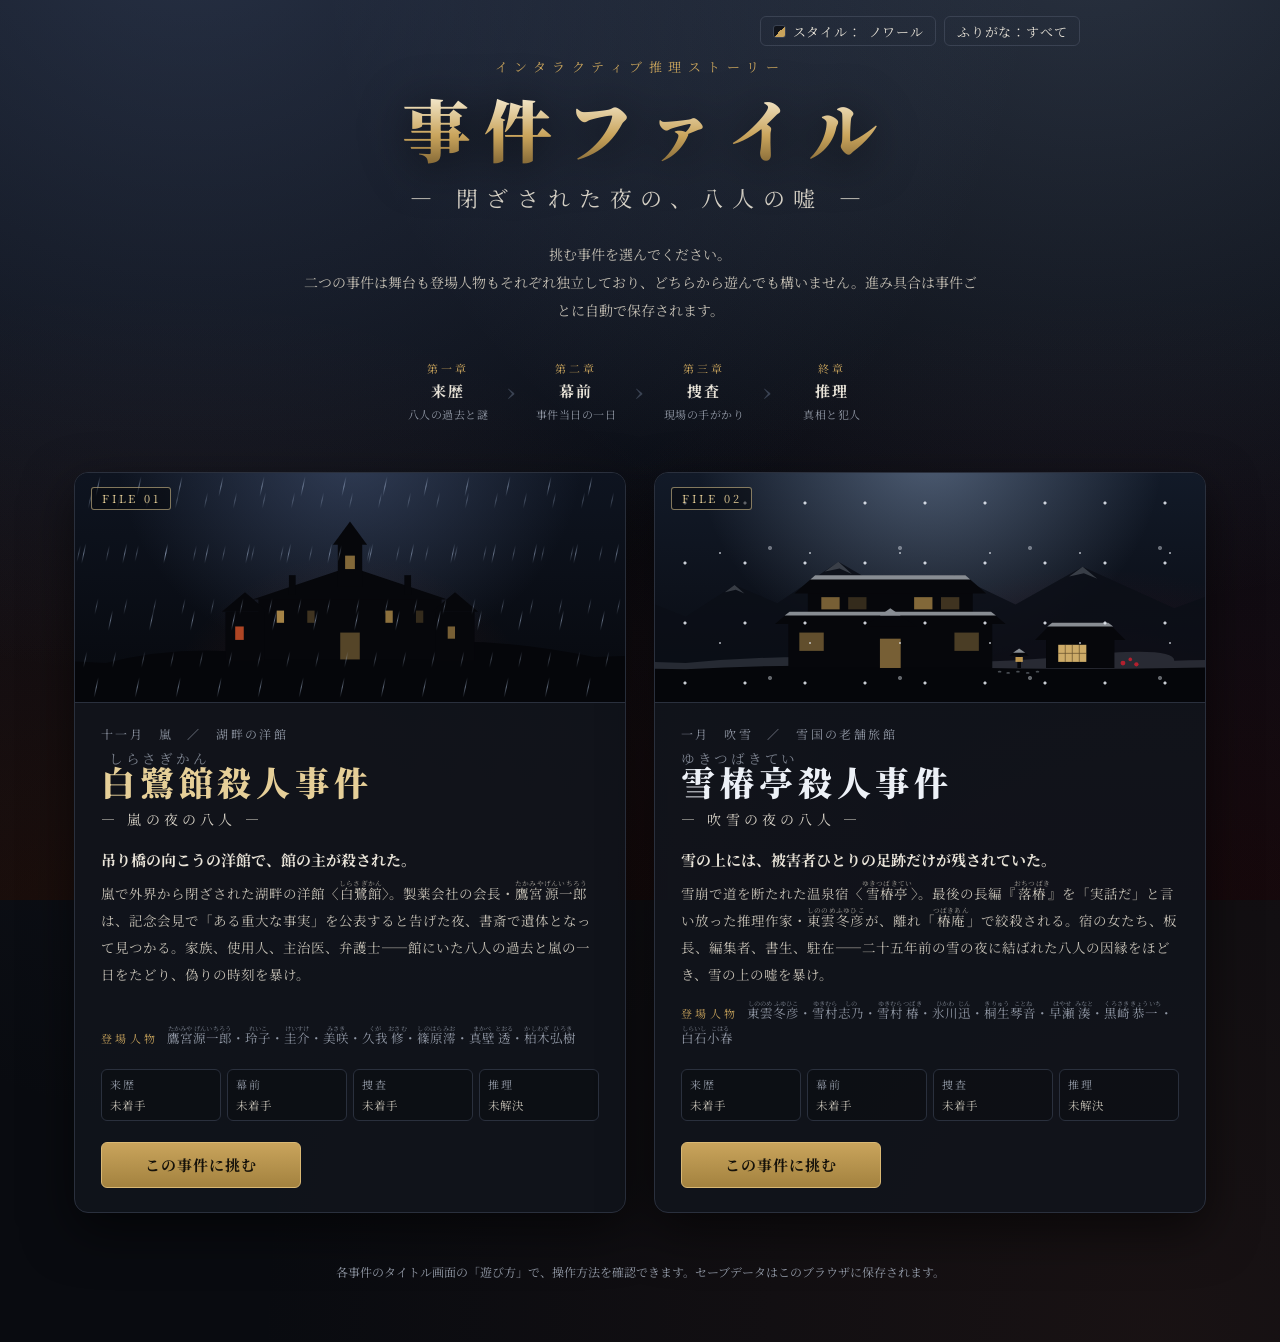
==== commit 55c7a332: "ページのスタイル切り替え（ノワール／緋色／月影／調書）を追加 - どの画面でも上部の「スタイル」ボタンから配色を切り替えられるようにした - 選んだスタイルは全ページ共通で保存し、描画前に適用する（j" ====
--- a/index.html
+++ b/index.html
@@ -10,12 +10,16 @@
   <link rel="preconnect" href="https://fonts.gstatic.com" crossorigin>
   <link rel="stylesheet" href="https://fonts.googleapis.com/css2?family=Noto+Serif+JP:wght@400;600;700;900&display=swap">
   <link rel="stylesheet" href="css/style.css">
+  <script src="js/theme.js"></script>
 </head>
 <body class="select-page">
   <div class="sel-bg" aria-hidden="true"></div>
 
   <header class="sel-head">
-    <div class="sel-tools"><button class="btn small ghost btn-ruby" type="button"></button></div>
+    <div class="sel-tools">
+      <button class="btn small ghost btn-theme" type="button"></button>
+      <button class="btn small ghost btn-ruby" type="button"></button>
+    </div>
     <p class="title-kicker">インタラクティブ推理ストーリー</p>
     <h1 class="sel-title">事件ファイル</h1>
     <p class="title-sub">― 閉ざされた夜の、八人の嘘 ―</p>
--- a/css/style.css
+++ b/css/style.css
@@ -1,21 +1,387 @@
+/* ================================================================
+ * ページのスタイル（配色テーマ）
+ * :root がノワール（標準）。他のスタイルは html[data-theme] で差分だけを上書きする。
+ * --gold 系はスタイルごとのアクセント色。--gold-light は暗い挿絵の上で使う明るいアクセント。
+ * ================================================================ */
 :root {
+  color-scheme: dark;
   --bg: #090b10;
   --bg-2: #10131a;
   --panel: rgba(17, 20, 28, 0.9);
   --panel-2: rgba(25, 29, 39, 0.92);
   --line: #2a303d;
   --line-2: #3a4252;
+  --text: #e8e3d8;
+  --text-2: #d6d1c6;
+  --text-3: #c3beb3;
+  --muted: #9198a5;
+  --key: #f6e7bf;
+  --s1: #11141b;
+  --s2: #141820;
+  --s3: #1a1f29;
+  --s4: #232836;
+  --card-a: #171b24;
+  --card-b: #0f1218;
+  --dlg-a: rgba(18, 21, 29, 0.96);
+  --dlg-b: rgba(10, 12, 17, 0.97);
+  --paper-a: rgba(26, 29, 38, 0.96);
+  --paper-b: rgba(16, 18, 24, 0.97);
+  --toast: rgba(20, 23, 31, 0.96);
+  --toast-gold: rgba(40, 32, 18, 0.97);
+  --bar: rgba(8, 10, 14, 0.85);
+  --pip: rgba(10, 12, 17, 0.5);
+  --veil: rgba(3, 4, 7, 0.55);
+  --veil-2: rgba(3, 4, 7, 0.7);
+  --tint: rgba(255, 255, 255, 0.02);
+  --tint-2: rgba(255, 255, 255, 0.04);
+  --chip: #2a2417;
+  --chip-line: #5a4a2c;
+  --heart-off: #444b5a;
   --gold: #c9a45c;
   --gold-2: #e6cf98;
-  --text: #e8e3d8;
-  --muted: #9198a5;
+  --gold-3: #7d6232;
+  --gold-line: #6b5a33;
+  --gold-rgb: 201, 164, 92;
+  --gold-2-rgb: 230, 207, 152;
+  --gold-light: #e6cf98;
+  --gold-light-rgb: 230, 207, 152;
+  --gold-card-a: #1f1c16;
+  --gold-card-b: #14120e;
+  --primary-a: #c9a45c;
+  --primary-b: #a3823f;
+  --primary-line: #d9b874;
+  --primary-hi-a: #dcb86e;
+  --primary-hi-b: #b38f47;
+  --on-primary: #16120a;
+  --title-a: #f6ecd2;
+  --title-shadow: drop-shadow(0 6px 24px rgba(0, 0, 0, 0.8));
+  --title-snow-a: #ffffff;
+  --title-snow-b: #d9e1ec;
+  --title-snow: #edf1f7;
+  --violet: #9a7fb5;
+  --violet-2: #c4aee0;
+  --violet-3: #d6c4ee;
+  --violet-line: #6e5a85;
+  --violet-rgb: 154, 127, 181;
+  --violet-card-a: #1b1823;
+  --violet-card-b: #121018;
+  --green: #79a77f;
+  --green-2: #b8d4bb;
+  --green-line: #3c5a40;
+  --green-rgb: 60, 110, 70;
+  --green-hl-rgb: 121, 167, 127;
   --red: #c0473c;
   --red-2: #e0786e;
+  --red-rgb: 192, 71, 60;
+  --red-2-rgb: 224, 120, 110;
+  --on-red: #ffffff;
+  --danger-a: #5a2420;
+  --danger-b: #3d1714;
+  --danger-line: #8a3a33;
+  --danger-text: #ffd8d3;
+  --victim-line: #3d2a2a;
+  --victim-bg: rgba(80, 20, 20, 0.12);
+  --crime-text: #f3cbc5;
   --blue: #6f93bd;
-  --green: #79a77f;
+  --rank-s: #ffe9b0;
+  --rank-s-line: #ffd877;
+  --rank-s-rgb: 255, 216, 119;
+  --shade-rgb: 0, 0, 0;
+  --glow-1: rgba(60, 74, 105, 0.25);
+  --glow-2: rgba(120, 60, 40, 0.14);
+  --sky-a: #0b0f18;
+  --sky-b: #080a10;
+  --sky-c: #050608;
+  --sky-glow: rgba(90, 110, 150, 0.35);
+  --sky-ember: rgba(217, 86, 43, 0.12);
+  --sky-glow-2: rgba(150, 175, 210, 0.22);
+  --sky-ember-2: rgba(179, 32, 46, 0.12);
+  --ground: #05060a;
+  --name-mix: #ffffff;
+  --rain-rgb: 170, 190, 220;
+  --snow-rgb: 232, 238, 246;
   --font: "Noto Serif JP", "Yu Mincho", "YuMincho", "Hiragino Mincho ProN", "MS PMincho", serif;
   --radius: 10px;
   --shadow: 0 18px 50px rgba(0, 0, 0, 0.55);
+}
+
+/* 緋色：暗がりに滲む深紅 */
+html[data-theme="hiiro"] {
+  --bg: #0c0708;
+  --bg-2: #150c0e;
+  --panel: rgba(26, 14, 17, 0.9);
+  --panel-2: rgba(36, 20, 24, 0.92);
+  --line: #3a2328;
+  --line-2: #4e2f35;
+  --text: #f0e4e1;
+  --text-2: #dfd0cc;
+  --text-3: #c9b6b2;
+  --muted: #a48d8d;
+  --key: #ffd9d2;
+  --s1: #140b0d;
+  --s2: #1a0f12;
+  --s3: #231419;
+  --s4: #2f1b21;
+  --card-a: #1f1216;
+  --card-b: #12090b;
+  --dlg-a: rgba(28, 15, 18, 0.96);
+  --dlg-b: rgba(15, 8, 10, 0.97);
+  --paper-a: rgba(34, 19, 23, 0.96);
+  --paper-b: rgba(20, 11, 13, 0.97);
+  --toast: rgba(30, 16, 20, 0.96);
+  --toast-gold: rgba(52, 18, 24, 0.97);
+  --bar: rgba(14, 7, 9, 0.88);
+  --pip: rgba(16, 8, 10, 0.5);
+  --veil: rgba(8, 2, 4, 0.55);
+  --veil-2: rgba(8, 2, 4, 0.72);
+  --tint: rgba(255, 220, 220, 0.025);
+  --tint-2: rgba(255, 220, 220, 0.05);
+  --chip: #2e1418;
+  --chip-line: #6a2c34;
+  --heart-off: #4d3438;
+  --gold: #d0545e;
+  --gold-2: #f2b8b6;
+  --gold-3: #7a2630;
+  --gold-line: #6e2c34;
+  --gold-rgb: 208, 84, 94;
+  --gold-2-rgb: 242, 184, 182;
+  --gold-light: #f2b8b6;
+  --gold-light-rgb: 242, 184, 182;
+  --gold-card-a: #241316;
+  --gold-card-b: #170b0d;
+  --primary-a: #c94a55;
+  --primary-b: #8f2a35;
+  --primary-line: #e0727b;
+  --primary-hi-a: #d95e68;
+  --primary-hi-b: #a0333f;
+  --on-primary: #fff3f1;
+  --title-a: #fde6e3;
+  --title-snow-b: #f1dadd;
+  --title-snow: #f6ecee;
+  --violet: #b07fae;
+  --violet-2: #dcb3d8;
+  --violet-3: #eccce8;
+  --violet-line: #6e4569;
+  --violet-rgb: 176, 127, 174;
+  --violet-card-a: #22131f;
+  --violet-card-b: #150b13;
+  --green: #86ab84;
+  --green-2: #c2dcc0;
+  --green-line: #415c40;
+  --red: #e0703c;
+  --red-2: #f29a72;
+  --red-rgb: 224, 112, 60;
+  --red-2-rgb: 242, 154, 114;
+  --danger-a: #5c2a16;
+  --danger-b: #3e1a0d;
+  --danger-line: #9a4a2a;
+  --danger-text: #ffdcc8;
+  --crime-text: #ffcdb8;
+  --blue: #8d9fcf;
+  --rank-s: #ffe0dc;
+  --rank-s-line: #ff9a9a;
+  --rank-s-rgb: 255, 154, 154;
+  --glow-1: rgba(120, 30, 45, 0.28);
+  --glow-2: rgba(90, 20, 30, 0.2);
+  --sky-a: #180a0e;
+  --sky-b: #0f0608;
+  --sky-c: #060304;
+  --sky-glow: rgba(150, 40, 55, 0.35);
+  --sky-ember: rgba(210, 60, 60, 0.16);
+  --sky-glow-2: rgba(170, 60, 80, 0.22);
+  --sky-ember-2: rgba(200, 50, 60, 0.14);
+  --ground: #070304;
+  --rain-rgb: 220, 170, 175;
+  --snow-rgb: 246, 232, 234;
+}
+
+/* 月影：冷たい月光と銀 */
+html[data-theme="tsukikage"] {
+  --bg: #070a10;
+  --bg-2: #0c111a;
+  --panel: rgba(14, 19, 29, 0.9);
+  --panel-2: rgba(21, 28, 42, 0.92);
+  --line: #2a3648;
+  --line-2: #3e4f68;
+  --text: #e5eaf2;
+  --text-2: #cfd7e3;
+  --text-3: #b6c1d0;
+  --muted: #8592a6;
+  --key: #e9f1ff;
+  --s1: #0d121b;
+  --s2: #111824;
+  --s3: #172030;
+  --s4: #1f2a3c;
+  --card-a: #141c2a;
+  --card-b: #0b1019;
+  --dlg-a: rgba(15, 21, 33, 0.96);
+  --dlg-b: rgba(8, 12, 19, 0.97);
+  --paper-a: rgba(21, 28, 42, 0.96);
+  --paper-b: rgba(12, 17, 26, 0.97);
+  --toast: rgba(16, 22, 34, 0.96);
+  --toast-gold: rgba(22, 32, 50, 0.97);
+  --bar: rgba(6, 9, 15, 0.86);
+  --pip: rgba(8, 12, 19, 0.5);
+  --veil: rgba(2, 4, 8, 0.55);
+  --veil-2: rgba(2, 4, 8, 0.72);
+  --tint: rgba(200, 220, 255, 0.025);
+  --tint-2: rgba(200, 220, 255, 0.05);
+  --chip: #172235;
+  --chip-line: #3b5070;
+  --heart-off: #3b4558;
+  --gold: #a7bedc;
+  --gold-2: #e1eaf6;
+  --gold-3: #4e6383;
+  --gold-line: #435674;
+  --gold-rgb: 167, 190, 220;
+  --gold-2-rgb: 225, 234, 246;
+  --gold-light: #e1eaf6;
+  --gold-light-rgb: 225, 234, 246;
+  --gold-card-a: #152034;
+  --gold-card-b: #0c1320;
+  --primary-a: #b9cbe3;
+  --primary-b: #7f97b9;
+  --primary-line: #d2dfef;
+  --primary-hi-a: #cad8ec;
+  --primary-hi-b: #8fa6c6;
+  --on-primary: #0b1322;
+  --title-a: #ffffff;
+  --title-snow-b: #dbe6f4;
+  --title-snow: #eef3fa;
+  --violet: #8f8fd0;
+  --violet-2: #c3c3f0;
+  --violet-3: #d8d8fa;
+  --violet-line: #555a8c;
+  --violet-rgb: 143, 143, 208;
+  --violet-card-a: #161a2c;
+  --violet-card-b: #0d0f1c;
+  --green: #74b0a0;
+  --green-2: #b6dcd2;
+  --green-line: #355a52;
+  --green-rgb: 50, 110, 100;
+  --green-hl-rgb: 116, 176, 160;
+  --red: #c8566a;
+  --red-2: #e88d9c;
+  --red-rgb: 200, 86, 106;
+  --red-2-rgb: 232, 141, 156;
+  --crime-text: #f2c9d0;
+  --blue: #7fb2d6;
+  --rank-s: #f4f8ff;
+  --rank-s-line: #c9dcf5;
+  --rank-s-rgb: 201, 220, 245;
+  --glow-1: rgba(80, 110, 160, 0.28);
+  --glow-2: rgba(60, 80, 120, 0.16);
+  --sky-a: #0c1424;
+  --sky-b: #080d18;
+  --sky-c: #04060b;
+  --sky-glow: rgba(140, 170, 220, 0.42);
+  --sky-ember: rgba(150, 170, 210, 0.1);
+  --sky-glow-2: rgba(170, 195, 230, 0.24);
+  --sky-ember-2: rgba(120, 140, 190, 0.12);
+  --ground: #04060b;
+  --rain-rgb: 190, 205, 230;
+  --snow-rgb: 240, 245, 252;
+}
+
+/* 調書：古い捜査資料の紙とインク（明るいスタイル） */
+html[data-theme="chousho"] {
+  color-scheme: light;
+  --bg: #e8dec8;
+  --bg-2: #f1e9d6;
+  --panel: rgba(248, 242, 229, 0.94);
+  --panel-2: rgba(242, 234, 216, 0.96);
+  --line: #d2c3a3;
+  --line-2: #b8a47e;
+  --text: #2a2018;
+  --text-2: #3a2e23;
+  --text-3: #54473a;
+  --muted: #7b6c58;
+  --key: #5c1c12;
+  --s1: #efe6d2;
+  --s2: #f6efe0;
+  --s3: #ede2ca;
+  --s4: #e2d4b6;
+  --card-a: #faf5ea;
+  --card-b: #efe5cf;
+  --dlg-a: rgba(250, 245, 234, 0.97);
+  --dlg-b: rgba(238, 228, 206, 0.98);
+  --paper-a: rgba(252, 248, 238, 0.97);
+  --paper-b: rgba(244, 236, 219, 0.98);
+  --toast: rgba(250, 245, 234, 0.97);
+  --toast-gold: rgba(244, 228, 214, 0.98);
+  --bar: rgba(238, 229, 209, 0.92);
+  --pip: rgba(236, 226, 205, 0.7);
+  --veil: rgba(40, 28, 16, 0.32);
+  --veil-2: rgba(40, 28, 16, 0.45);
+  --tint: rgba(110, 80, 30, 0.035);
+  --tint-2: rgba(110, 80, 30, 0.08);
+  --chip: #f0e0d2;
+  --chip-line: #c79c84;
+  --heart-off: #cbbb9c;
+  --gold: #8f3426;
+  --gold-2: #6a2116;
+  --gold-3: #b8735a;
+  --gold-line: #c29a84;
+  --gold-rgb: 143, 52, 38;
+  --gold-2-rgb: 106, 33, 22;
+  --gold-light: #f0d9a0;
+  --gold-light-rgb: 240, 217, 160;
+  --gold-card-a: #f7ede2;
+  --gold-card-b: #eddcca;
+  --primary-a: #983a2b;
+  --primary-b: #74261b;
+  --primary-line: #5e1d14;
+  --primary-hi-a: #a84637;
+  --primary-hi-b: #842f22;
+  --on-primary: #fcf6ea;
+  --title-a: #5a1c13;
+  --title-shadow: drop-shadow(0 2px 6px rgba(90, 60, 20, 0.22));
+  --title-snow-a: #1f3048;
+  --title-snow-b: #36506f;
+  --title-snow: #26405e;
+  --violet: #6e4f93;
+  --violet-2: #5a3d7e;
+  --violet-3: #4a3169;
+  --violet-line: #b9a6d2;
+  --violet-rgb: 110, 79, 147;
+  --violet-card-a: #f6f0f6;
+  --violet-card-b: #ece2ec;
+  --green: #3e7a48;
+  --green-2: #2e5e36;
+  --green-line: #9cc0a2;
+  --green-rgb: 62, 122, 72;
+  --green-hl-rgb: 120, 170, 125;
+  --red: #b23b2c;
+  --red-2: #9b2f22;
+  --red-rgb: 178, 59, 44;
+  --red-2-rgb: 155, 47, 34;
+  --on-red: #7a1f14;
+  --danger-a: #b5483a;
+  --danger-b: #8f3125;
+  --danger-line: #7a2418;
+  --danger-text: #fff4ef;
+  --victim-line: #d2a89c;
+  --victim-bg: rgba(150, 50, 30, 0.07);
+  --crime-text: #7a1f14;
+  --blue: #2f5b8c;
+  --rank-s: #8a3a10;
+  --rank-s-line: #c27a2a;
+  --rank-s-rgb: 194, 122, 42;
+  --shade-rgb: 90, 66, 34;
+  --shadow: 0 14px 36px rgba(90, 66, 34, 0.22);
+  --glow-1: rgba(255, 250, 238, 0.7);
+  --glow-2: rgba(150, 90, 40, 0.12);
+  --sky-a: #f1e9d7;
+  --sky-b: #e6dbc2;
+  --sky-c: #d8c8a5;
+  --sky-glow: rgba(255, 255, 255, 0.6);
+  --sky-ember: rgba(143, 52, 38, 0.12);
+  --sky-glow-2: rgba(255, 252, 244, 0.5);
+  --sky-ember-2: rgba(47, 91, 140, 0.08);
+  --ground: #1c1610;
+  --name-mix: #2a2018;
+  --rain-rgb: 95, 80, 60;
+  --snow-rgb: 125, 135, 155;
 }
 
 * { box-sizing: border-box; }
@@ -34,8 +400,8 @@
 body {
   overflow: hidden;
   background:
-    radial-gradient(ellipse at 20% 0%, rgba(60, 74, 105, 0.25), transparent 60%),
-    radial-gradient(ellipse at 90% 100%, rgba(120, 60, 40, 0.14), transparent 55%),
+    radial-gradient(ellipse at 20% 0%, var(--glow-1), transparent 60%),
+    radial-gradient(ellipse at 90% 100%, var(--glow-2), transparent 55%),
     var(--bg);
 }
 
@@ -48,7 +414,7 @@
 .hl {
   color: var(--gold-2);
   font-weight: 700;
-  text-shadow: 0 0 12px rgba(230, 207, 152, 0.25);
+  text-shadow: 0 0 12px rgba(var(--gold-2-rgb), 0.25);
 }
 
 /* ---------------- ふりがな（固有名詞のルビ） ---------------- */
@@ -114,7 +480,7 @@
 .btn {
   appearance: none;
   border: 1px solid var(--line-2);
-  background: linear-gradient(180deg, #1d222d, #151922);
+  background: linear-gradient(180deg, var(--s3), var(--s2));
   color: var(--text);
   padding: 0.6em 1.3em;
   border-radius: 6px;
@@ -123,13 +489,13 @@
   cursor: pointer;
   transition: background 0.2s, border-color 0.2s, transform 0.1s, box-shadow 0.2s;
 }
-.btn:hover:not(:disabled) { border-color: var(--gold); box-shadow: 0 0 0 1px rgba(201, 164, 92, 0.25), 0 6px 18px rgba(0, 0, 0, 0.35); }
+.btn:hover:not(:disabled) { border-color: var(--gold); box-shadow: 0 0 0 1px rgba(var(--gold-rgb), 0.25), 0 6px 18px rgba(var(--shade-rgb), 0.35); }
 .btn:active:not(:disabled) { transform: translateY(1px); }
 .btn:disabled { opacity: 0.4; cursor: not-allowed; }
-.btn.primary { background: linear-gradient(180deg, #c9a45c, #a3823f); color: #16120a; border-color: #d9b874; font-weight: 700; }
-.btn.primary:hover:not(:disabled) { background: linear-gradient(180deg, #dcb86e, #b38f47); }
-.btn.accent { border-color: #7f6a3e; color: var(--gold-2); }
-.btn.danger { border-color: #8a3a33; color: #ffd8d3; background: linear-gradient(180deg, #5a2420, #3d1714); }
+.btn.primary { background: linear-gradient(180deg, var(--primary-a), var(--primary-b)); color: var(--on-primary); border-color: var(--primary-line); font-weight: 700; }
+.btn.primary:hover:not(:disabled) { background: linear-gradient(180deg, var(--primary-hi-a), var(--primary-hi-b)); }
+.btn.accent { border-color: var(--gold-line); color: var(--gold-2); }
+.btn.danger { border-color: var(--danger-line); color: var(--danger-text); background: linear-gradient(180deg, var(--danger-a), var(--danger-b)); }
 .btn.ghost { background: transparent; }
 .btn.small { padding: 0.35em 0.9em; font-size: 13px; }
 .btn.tiny { padding: 0.2em 0.6em; font-size: 12px; }
@@ -141,7 +507,7 @@
   font-size: 10px;
   font-weight: 700;
   letter-spacing: 0.08em;
-  color: #1a1208;
+  color: var(--on-primary);
   background: var(--gold);
   border-radius: 3px;
   padding: 0 5px;
@@ -182,9 +548,9 @@
   position: absolute;
   inset: 0;
   background:
-    radial-gradient(ellipse at 50% 120%, rgba(217, 86, 43, 0.12), transparent 50%),
-    radial-gradient(ellipse at 50% -10%, rgba(90, 110, 150, 0.35), transparent 60%),
-    linear-gradient(180deg, #0b0f18 0%, #080a10 70%, #050608 100%);
+    radial-gradient(ellipse at 50% 120%, var(--sky-ember), transparent 50%),
+    radial-gradient(ellipse at 50% -10%, var(--sky-glow), transparent 60%),
+    linear-gradient(180deg, var(--sky-a) 0%, var(--sky-b) 70%, var(--sky-c) 100%);
 }
 .title-mansion {
   position: absolute;
@@ -194,7 +560,7 @@
   height: 40vh;
   opacity: 0.95;
   pointer-events: none;
-  background: linear-gradient(0deg, #05060a 0 16%, transparent 16%);
+  background: linear-gradient(0deg, var(--ground) 0 16%, transparent 16%);
 }
 .title-mansion svg { width: 100%; height: 100%; }
 .title-wrap {
@@ -217,16 +583,16 @@
   letter-spacing: 0.14em;
   margin: 0;
   line-height: 1.2;
-  background: linear-gradient(180deg, #f6ecd2 10%, #c9a45c 60%, #7d6232 100%);
+  background: linear-gradient(180deg, var(--title-a) 10%, var(--gold) 60%, var(--gold-3) 100%);
   -webkit-background-clip: text;
   background-clip: text;
   color: transparent;
-  filter: drop-shadow(0 6px 24px rgba(0, 0, 0, 0.8));
+  filter: var(--title-shadow);
 }
 .title-sub {
   font-size: clamp(16px, 2.4vw, 22px);
   letter-spacing: 0.4em;
-  color: #cfd4dd;
+  color: var(--text-2);
   margin: 0.5em 0 0;
 }
 .title-badge {
@@ -259,7 +625,7 @@
   border-radius: 6px;
   overflow: hidden;
   border: 1px solid var(--line-2);
-  box-shadow: 0 8px 20px rgba(0, 0, 0, 0.5);
+  box-shadow: 0 8px 20px rgba(var(--shade-rgb), 0.5);
 }
 .cast-name { font-size: 13px; margin-top: 4px; font-weight: 700; }
 .cast-role { font-size: 10.5px; color: var(--muted); line-height: 1.4; }
@@ -273,7 +639,7 @@
   align-items: center;
   gap: 16px;
   padding: 10px 18px;
-  background: rgba(8, 10, 14, 0.85);
+  background: var(--bar);
   border-bottom: 1px solid var(--line);
   backdrop-filter: blur(6px);
   position: relative;
@@ -317,19 +683,19 @@
   font-weight: 700;
 }
 .pane::-webkit-scrollbar, .nb-body::-webkit-scrollbar, .backlog::-webkit-scrollbar { width: 8px; }
-.pane::-webkit-scrollbar-thumb, .nb-body::-webkit-scrollbar-thumb, .backlog::-webkit-scrollbar-thumb { background: #2b3140; border-radius: 4px; }
+.pane::-webkit-scrollbar-thumb, .nb-body::-webkit-scrollbar-thumb, .backlog::-webkit-scrollbar-thumb { background: var(--s4); border-radius: 4px; }
 
 /* 見取り図 */
 .map-svg { width: 100%; height: auto; display: block; }
-.map-frame { fill: rgba(255, 255, 255, 0.015); stroke: var(--line-2); stroke-dasharray: 3 4; }
+.map-frame { fill: var(--tint); stroke: var(--line-2); stroke-dasharray: 3 4; }
 .map-compass { fill: var(--muted); font-size: 9px; letter-spacing: 0.1em; }
 .room { cursor: pointer; outline: none; }
-.room rect { fill: #161a23; stroke: #3a4252; stroke-width: 1.2; transition: fill 0.2s, stroke 0.2s; }
-.room text { fill: #aab1bd; font-size: 11px; font-family: var(--font); pointer-events: none; letter-spacing: 0.04em; }
-.room.visited rect { fill: #1c212c; }
-.room.outdoor rect { fill: #10151b; stroke-dasharray: 4 3; }
-.room:hover rect, .room:focus rect { fill: #262c3a; stroke: var(--gold); }
-.room.current rect { fill: rgba(201, 164, 92, 0.2); stroke: var(--gold); stroke-width: 2; }
+.room rect { fill: var(--s2); stroke: var(--line-2); stroke-width: 1.2; transition: fill 0.2s, stroke 0.2s; }
+.room text { fill: var(--text-3); font-size: 11px; font-family: var(--font); pointer-events: none; letter-spacing: 0.04em; }
+.room.visited rect { fill: var(--s3); }
+.room.outdoor rect { fill: var(--s1); stroke-dasharray: 4 3; }
+.room:hover rect, .room:focus rect { fill: var(--s4); stroke: var(--gold); }
+.room.current rect { fill: rgba(var(--gold-rgb), 0.2); stroke: var(--gold); stroke-width: 2; }
 .room.current text { fill: var(--gold-2); font-weight: 700; }
 .room .pend { fill: var(--red); stroke: none; }
 .room text.pend-n { fill: #fff; font-size: 8px; font-weight: 700; font-family: sans-serif; }
@@ -342,7 +708,7 @@
   align-items: center;
   gap: 8px;
   padding: 7px 10px;
-  background: #141820;
+  background: var(--s2);
   border: 1px solid var(--line);
   border-radius: 6px;
   cursor: pointer;
@@ -350,8 +716,8 @@
   text-align: left;
   transition: border-color 0.2s, background 0.2s;
 }
-.loc-btn:hover { border-color: var(--line-2); background: #1a1f29; }
-.loc-btn.current { border-color: var(--gold); background: rgba(201, 164, 92, 0.12); color: var(--gold-2); }
+.loc-btn:hover { border-color: var(--line-2); background: var(--s3); }
+.loc-btn.current { border-color: var(--gold); background: rgba(var(--gold-rgb), 0.12); color: var(--gold-2); }
 .loc-btn-pend { font-size: 11px; color: var(--red-2); white-space: nowrap; }
 .loc-btn-done { font-size: 11px; color: var(--muted); white-space: nowrap; }
 
@@ -376,7 +742,7 @@
 }
 .scene-floor, .scene-name { position: relative; z-index: 1; }
 .scene-floor { font-size: 12px; letter-spacing: 0.3em; color: rgba(255, 255, 255, 0.65); }
-.scene-name { margin: 0; font-size: 26px; letter-spacing: 0.12em; font-weight: 900; text-shadow: 0 2px 12px rgba(0, 0, 0, 0.8); }
+.scene-name { margin: 0; color: #ece7dd; font-size: 26px; letter-spacing: 0.12em; font-weight: 900; text-shadow: 0 2px 12px rgba(0, 0, 0, 0.8); }
 
 .bg-study { background: radial-gradient(ellipse at 15% 110%, rgba(230, 110, 40, 0.55), transparent 55%), linear-gradient(135deg, #3a1d14, #160c0a 70%); }
 .bg-corridor { background: radial-gradient(ellipse at 85% 50%, rgba(220, 180, 110, 0.18), transparent 50%), linear-gradient(90deg, #13151b, #1d1a18); }
@@ -387,7 +753,7 @@
 .bg-guest { background: radial-gradient(ellipse at 30% 30%, rgba(170, 120, 150, 0.25), transparent 55%), linear-gradient(135deg, #22192a, #100c14); }
 .bg-service { background: radial-gradient(ellipse at 70% 30%, rgba(200, 200, 180, 0.15), transparent 55%), linear-gradient(135deg, #1b1d1f, #0d0e10); }
 
-.scene-desc { margin: 14px 2px 0; color: #d6d1c6; }
+.scene-desc { margin: 14px 2px 0; color: var(--text-2); }
 .scene-hint { margin-top: 1.6em; font-size: 13px; color: var(--muted); border-left: 2px solid var(--line-2); padding-left: 10px; }
 
 .hotspots { display: grid; grid-template-columns: repeat(auto-fill, minmax(220px, 1fr)); gap: 8px; }
@@ -401,11 +767,11 @@
   padding: 10px 12px;
   border-radius: 8px;
   border: 1px solid var(--line-2);
-  background: linear-gradient(180deg, #1a1f29, #141820);
+  background: linear-gradient(180deg, var(--s3), var(--s2));
   cursor: pointer;
   transition: border-color 0.2s, transform 0.1s, background 0.2s;
 }
-.hotspot:hover { border-color: var(--gold); background: linear-gradient(180deg, #212735, #171c26); }
+.hotspot:hover { border-color: var(--gold); background: linear-gradient(180deg, var(--s4), var(--s3)); }
 .hotspot:active { transform: translateY(1px); }
 .hs-mark {
   grid-row: span 2;
@@ -416,11 +782,11 @@
   place-items: center;
   font-size: 13px;
   font-weight: 700;
-  background: rgba(192, 71, 60, 0.85);
+  background: rgba(var(--red-rgb), 0.85);
   color: #fff;
   font-family: sans-serif;
 }
-.hotspot.done .hs-mark { background: #2b3242; color: var(--gold-2); }
+.hotspot.done .hs-mark { background: var(--s4); color: var(--gold-2); }
 .hotspot.done { border-color: var(--line); }
 .hs-label { font-size: 14.5px; }
 .hs-clue { font-size: 11.5px; color: var(--gold); }
@@ -430,7 +796,7 @@
   position: relative;
   border: 1px solid var(--line-2);
   border-radius: 8px;
-  background: #131720;
+  background: var(--s2);
   padding: 0 0 6px;
   cursor: pointer;
   overflow: hidden;
@@ -480,7 +846,7 @@
   border-radius: 6px;
   padding: 9px 11px;
   margin-bottom: 8px;
-  background: rgba(255, 255, 255, 0.02);
+  background: var(--tint);
 }
 .clue-card.testimony { border-left-color: var(--blue); }
 .clue-head { display: flex; align-items: center; gap: 8px; }
@@ -491,25 +857,25 @@
   display: grid;
   place-items: center;
   border-radius: 4px;
-  background: #2a2417;
+  background: var(--chip);
   color: var(--gold-2);
   font-size: 12px;
   font-weight: 700;
-  border: 1px solid #5a4a2c;
+  border: 1px solid var(--chip-line);
 }
 .clue-by { width: 26px; height: 31px; flex: none; border-radius: 4px; overflow: hidden; border: 1px solid var(--line-2); }
 .clue-name { font-weight: 700; font-size: 14.5px; }
 .clue-speaker { font-size: 11px; color: var(--blue); margin-top: 2px; }
-.clue-desc { margin: 4px 0 0; font-size: 13px; color: #cbc6bb; line-height: 1.7; }
+.clue-desc { margin: 4px 0 0; font-size: 13px; color: var(--text-3); line-height: 1.7; }
 
 .person-card {
   border: 1px solid var(--line);
   border-radius: 8px;
   padding: 10px;
   margin-bottom: 10px;
-  background: rgba(255, 255, 255, 0.02);
-}
-.person-card.victim { border-color: #3d2a2a; background: rgba(80, 20, 20, 0.12); }
+  background: var(--tint);
+}
+.person-card.victim { border-color: var(--victim-line); background: var(--victim-bg); }
 .pc-top { display: flex; gap: 10px; }
 .pc-portrait { width: 64px; height: 77px; flex: none; border-radius: 6px; overflow: hidden; border: 1px solid var(--line-2); }
 .pc-info { min-width: 0; }
@@ -519,7 +885,7 @@
 .pc-role { font-size: 12.5px; color: var(--gold-2); }
 .pc-calls { font-size: 12px; color: var(--blue); }
 .pc-dead { font-size: 11px; color: var(--red-2); letter-spacing: 0.3em; }
-.pc-profile { font-size: 12.5px; color: #c3beb3; margin: 8px 0 0; line-height: 1.7; }
+.pc-profile { font-size: 12.5px; color: var(--text-3); margin: 8px 0 0; line-height: 1.7; }
 .pc-notes { margin: 6px 0 0; padding-left: 1.1em; font-size: 12.5px; color: var(--gold-2); }
 .pc-talk { margin-top: 8px; width: 100%; }
 
@@ -527,23 +893,23 @@
 .timeline::before { content: ""; position: absolute; left: 52px; top: 4px; bottom: 4px; width: 1px; background: var(--line-2); }
 .timeline li { display: grid; grid-template-columns: 44px 16px 1fr; align-items: start; gap: 0 6px; padding: 5px 0; font-size: 13px; }
 .tl-time { font-family: "Consolas", "Menlo", monospace; color: var(--gold-2); font-size: 12.5px; padding-top: 1px; }
-.tl-dot { width: 9px; height: 9px; border-radius: 50%; margin: 7px 0 0 4px; box-shadow: 0 0 0 2px #10131a; position: relative; z-index: 1; }
-.tl-text { color: #d3cec3; line-height: 1.6; }
+.tl-dot { width: 9px; height: 9px; border-radius: 50%; margin: 7px 0 0 4px; box-shadow: 0 0 0 2px var(--bg-2); position: relative; z-index: 1; }
+.tl-text { color: var(--text-2); line-height: 1.6; }
 
 .mystery {
   border: 1px solid var(--line);
   border-radius: 6px;
   padding: 9px 11px;
   margin-bottom: 8px;
-  background: rgba(255, 255, 255, 0.02);
-}
-.mystery.solved { border-color: #3c5a40; background: rgba(60, 110, 70, 0.1); }
+  background: var(--tint);
+}
+.mystery.solved { border-color: var(--green-line); background: rgba(var(--green-rgb), 0.1); }
 .my-head { display: flex; justify-content: space-between; gap: 8px; align-items: flex-start; }
 .my-q { font-weight: 700; font-size: 13.5px; }
 .my-status { flex: none; font-size: 11px; color: var(--muted); border: 1px solid var(--line-2); border-radius: 10px; padding: 0 8px; white-space: nowrap; }
-.mystery.solved .my-status { color: var(--green); border-color: #3c5a40; }
-.my-body { margin: 4px 0 0; font-size: 12.5px; color: #b9b4a9; }
-.mystery.solved .my-body { color: #b8d4bb; }
+.mystery.solved .my-status { color: var(--green); border-color: var(--green-line); }
+.my-body { margin: 4px 0 0; font-size: 12.5px; color: var(--text-3); }
+.mystery.solved .my-body { color: var(--green-2); }
 
 /* ---------------- 会話ウィンドウ ---------------- */
 .overlay {
@@ -551,8 +917,8 @@
   inset: 0;
   z-index: 50;
 }
-#dialogue { background: rgba(3, 4, 7, 0.55); cursor: pointer; user-select: none; }
-#modal { z-index: 60; background: rgba(3, 4, 7, 0.7); display: flex; align-items: center; justify-content: center; padding: 18px; }
+#dialogue { background: var(--veil); cursor: pointer; user-select: none; }
+#modal { z-index: 60; background: var(--veil-2); display: flex; align-items: center; justify-content: center; padding: 18px; }
 
 .dlg-stage { display: none; position: absolute; inset: 0; overflow: hidden; }
 #dialogue.staged { background: #000; }
@@ -567,8 +933,8 @@
   left: 30px;
   font-size: 14px;
   letter-spacing: 0.3em;
-  color: rgba(230, 207, 152, 0.85);
-  border-left: 2px solid var(--gold);
+  color: rgba(var(--gold-light-rgb), 0.85);
+  border-left: 2px solid rgba(var(--gold-light-rgb), 0.7);
   padding-left: 12px;
 }
 .stage-black { background: #000; }
@@ -596,11 +962,11 @@
   grid-template-columns: 118px 1fr;
   gap: 18px;
   padding: 18px 22px 26px 18px;
-  background: linear-gradient(180deg, rgba(18, 21, 29, 0.96), rgba(10, 12, 17, 0.97));
+  background: linear-gradient(180deg, var(--dlg-a), var(--dlg-b));
   border: 1px solid var(--line-2);
-  border-top: 1px solid rgba(201, 164, 92, 0.6);
+  border-top: 1px solid rgba(var(--gold-rgb), 0.6);
   border-radius: 10px;
-  box-shadow: 0 20px 60px rgba(0, 0, 0, 0.7);
+  box-shadow: 0 20px 60px rgba(var(--shade-rgb), 0.7);
   animation: rise 0.25s ease-out;
 }
 @keyframes rise { from { opacity: 0; transform: translate(-50%, 10px); } to { opacity: 1; transform: translate(-50%, 0); } }
@@ -609,7 +975,7 @@
 .dlg-box.kind-narr .dlg-portrait, .dlg-box.kind-card .dlg-portrait { display: none; }
 .dlg-name { font-weight: 900; font-size: 17px; letter-spacing: 0.12em; min-height: 1.4em; margin-bottom: 4px; }
 .dlg-text { font-size: 17px; line-height: 1.95; white-space: pre-wrap; }
-.dlg-box.kind-narr .dlg-text { color: #d9d3c4; }
+.dlg-box.kind-narr .dlg-text { color: var(--text-2); }
 .dlg-box.kind-narr .dlg-name { display: none; }
 .dlg-box.kind-card {
   top: 50%;
@@ -628,8 +994,10 @@
   font-weight: 900;
   letter-spacing: 0.22em;
   color: var(--gold-2);
-  text-shadow: 0 4px 24px rgba(0, 0, 0, 0.9);
-}
+  text-shadow: 0 4px 24px rgba(var(--shade-rgb), 0.9);
+}
+html[data-theme="chousho"] .dlg-box.kind-card .dlg-text { text-shadow: 0 2px 12px rgba(255, 250, 238, 0.85); }
+#dialogue.staged .dlg-box.kind-card .dlg-text { color: var(--gold-light); text-shadow: 0 4px 24px rgba(0, 0, 0, 0.9); }
 @keyframes fadein { from { opacity: 0; } to { opacity: 1; } }
 .dlg-next {
   position: absolute;
@@ -646,7 +1014,7 @@
   top: -30px;
   right: 0;
   border: 1px solid var(--line-2);
-  background: rgba(8, 10, 14, 0.85);
+  background: var(--bar);
   color: var(--muted);
   font-size: 11px;
   border-radius: 4px;
@@ -659,9 +1027,9 @@
 
 /* ---------------- モーダル ---------------- */
 .modal-card {
-  background: linear-gradient(180deg, #171b24, #0f1218);
+  background: linear-gradient(180deg, var(--card-a), var(--card-b));
   border: 1px solid var(--line-2);
-  border-top: 1px solid rgba(201, 164, 92, 0.55);
+  border-top: 1px solid rgba(var(--gold-rgb), 0.55);
   border-radius: 12px;
   box-shadow: var(--shadow);
   max-width: 720px;
@@ -680,18 +1048,18 @@
 .confirm-actions { display: flex; gap: 10px; justify-content: flex-end; margin-top: 18px; flex-wrap: wrap; }
 .warn { color: var(--red-2); font-size: 13.5px; }
 .ok { color: var(--green); font-size: 13.5px; }
-.rules { font-size: 13px; color: #c3beb3; padding-left: 1.2em; }
+.rules { font-size: 13px; color: var(--text-3); padding-left: 1.2em; }
 .ready-meter { margin: 12px 0 4px; }
 .ready-label { font-size: 14px; font-weight: 700; }
-.ready-bar, .dp-bar { height: 8px; border-radius: 4px; background: #232836; overflow: hidden; margin-top: 6px; }
-.ready-fill, .dp-fill { height: 100%; background: linear-gradient(90deg, #8a6a32, var(--gold-2)); transition: width 0.6s; }
+.ready-bar, .dp-bar { height: 8px; border-radius: 4px; background: var(--s4); overflow: hidden; margin-top: 6px; }
+.ready-fill, .dp-fill { height: 100%; background: linear-gradient(90deg, var(--gold-3), var(--gold-2)); transition: width 0.6s; }
 .menu-list { display: grid; gap: 8px; }
 .howto { padding-left: 1.3em; font-size: 14px; }
 .howto li { margin-bottom: 0.5em; }
 
 .backlog { max-height: 60vh; overflow-y: auto; padding-right: 6px; }
-.bl-line { padding: 6px 0; border-bottom: 1px solid rgba(255, 255, 255, 0.04); font-size: 14px; }
-.bl-line.narr .bl-text { color: #b9b4a9; }
+.bl-line { padding: 6px 0; border-bottom: 1px solid var(--tint-2); font-size: 14px; }
+.bl-line.narr .bl-text { color: var(--text-3); }
 .bl-name { display: block; font-weight: 700; font-size: 12.5px; }
 
 /* 聞き込み */
@@ -710,13 +1078,13 @@
   padding: 10px 14px;
   border: 1px solid var(--line-2);
   border-radius: 7px;
-  background: #161a23;
+  background: var(--s2);
   cursor: pointer;
   font-size: 15px;
   transition: border-color 0.2s, background 0.2s;
 }
-.topic:hover { border-color: var(--gold); background: #1c212c; }
-.topic.seen { color: #aaa69c; }
+.topic:hover { border-color: var(--gold); background: var(--s3); }
+.topic.seen { color: var(--text-3); }
 .topic-seen { font-size: 11px; color: var(--muted); }
 .talk-tip { font-size: 12.5px; color: var(--muted); margin: 14px 0 0; }
 .talk-actions { display: flex; gap: 10px; margin-top: 12px; flex-wrap: wrap; }
@@ -727,14 +1095,14 @@
 .pick-tabs { display: flex; gap: 6px; margin-bottom: 10px; }
 .pick-tab {
   border: 1px solid var(--line-2);
-  background: #141820;
+  background: var(--s2);
   border-radius: 6px;
   padding: 4px 14px;
   cursor: pointer;
   font-size: 13.5px;
   color: var(--muted);
 }
-.pick-tab.on { color: var(--gold-2); border-color: var(--gold); background: rgba(201, 164, 92, 0.1); }
+.pick-tab.on { color: var(--gold-2); border-color: var(--gold); background: rgba(var(--gold-rgb), 0.1); }
 .pick-body { display: grid; grid-template-columns: minmax(0, 1.4fr) minmax(0, 1fr); gap: 14px; }
 .pick-grid {
   display: grid;
@@ -753,34 +1121,34 @@
   padding: 7px 9px;
   border: 1px solid var(--line);
   border-radius: 6px;
-  background: #141820;
+  background: var(--s2);
   cursor: pointer;
   font-size: 13px;
   line-height: 1.4;
 }
-.pick-card:hover { border-color: var(--line-2); background: #1a1f29; }
-.pick-card.sel { border-color: var(--gold); background: rgba(201, 164, 92, 0.15); color: var(--gold-2); }
+.pick-card:hover { border-color: var(--line-2); background: var(--s3); }
+.pick-card.sel { border-color: var(--gold); background: rgba(var(--gold-rgb), 0.15); color: var(--gold-2); }
 .pick-by { width: 24px; height: 29px; flex: none; border-radius: 3px; overflow: hidden; }
 .pick-card .clue-icon { width: 24px; height: 24px; font-size: 11px; }
 .pick-detail {
   border: 1px solid var(--line);
   border-radius: 8px;
   padding: 12px 14px;
-  background: rgba(255, 255, 255, 0.02);
+  background: var(--tint);
   font-size: 13.5px;
   align-self: start;
 }
 .pick-detail.empty { color: var(--muted); }
-.pick-detail p { margin: 6px 0 0; color: #cbc6bb; }
+.pick-detail p { margin: 6px 0 0; color: var(--text-3); }
 .pick-detail-name { font-weight: 700; color: var(--gold-2); }
 .pick-actions { display: flex; gap: 10px; justify-content: flex-end; margin-top: 14px; }
 
 /* ---------------- 推理パート ---------------- */
-#screen-deduce { background: radial-gradient(ellipse at 50% 0%, rgba(201, 164, 92, 0.1), transparent 60%); }
+#screen-deduce { background: radial-gradient(ellipse at 50% 0%, rgba(var(--gold-rgb), 0.1), transparent 60%); }
 .cred-wrap { font-size: 13px; letter-spacing: 0.1em; color: var(--muted); display: flex; align-items: center; gap: 8px; }
 .cred { display: inline-flex; gap: 3px; }
-.heart { color: #444b5a; font-size: 17px; line-height: 1; }
-.heart.on { color: var(--red-2); text-shadow: 0 0 8px rgba(224, 120, 110, 0.5); }
+.heart { color: var(--heart-off); font-size: 17px; line-height: 1; }
+.heart.on { color: var(--red-2); text-shadow: 0 0 8px rgba(var(--red-2-rgb), 0.5); }
 .deduce-layout {
   flex: 1;
   min-height: 0;
@@ -812,32 +1180,32 @@
 .accuse-card {
   border: 1px solid var(--line-2);
   border-radius: 8px;
-  background: #131720;
+  background: var(--s2);
   cursor: pointer;
   padding: 0 0 8px;
   overflow: hidden;
   transition: border-color 0.2s, transform 0.15s, box-shadow 0.2s;
 }
-.accuse-card:hover { border-color: var(--red); transform: translateY(-3px); box-shadow: 0 10px 26px rgba(192, 71, 60, 0.25); }
+.accuse-card:hover { border-color: var(--red); transform: translateY(-3px); box-shadow: 0 10px 26px rgba(var(--red-rgb), 0.25); }
 .ac-portrait { display: block; aspect-ratio: 5 / 6; }
 .ac-name { display: block; font-weight: 700; font-size: 14px; margin-top: 6px; }
 .ac-role { display: block; font-size: 10.5px; color: var(--muted); line-height: 1.4; padding: 0 6px; }
 
 .restored { margin: 0; padding-left: 1.4em; font-size: 13.5px; }
-.restored li { margin-bottom: 8px; color: #d6d1c6; line-height: 1.65; }
+.restored li { margin-bottom: 8px; color: var(--text-2); line-height: 1.65; }
 .restored li.empty { list-style: none; margin-left: -1.4em; }
 .restored li.fresh { color: var(--gold-2); animation: glow 1.6s ease-out; }
 .restored.small { font-size: 13px; }
-@keyframes glow { from { text-shadow: 0 0 14px rgba(230, 207, 152, 0.9); } to { text-shadow: none; } }
+@keyframes glow { from { text-shadow: 0 0 14px rgba(var(--gold-2-rgb), 0.9); } to { text-shadow: none; } }
 
 /* ---------------- エンディング ---------------- */
-#screen-ending { overflow-y: auto; align-items: center; background: radial-gradient(ellipse at 50% 0%, rgba(201, 164, 92, 0.12), transparent 60%); }
+#screen-ending { overflow-y: auto; align-items: center; background: radial-gradient(ellipse at 50% 0%, rgba(var(--gold-rgb), 0.12), transparent 60%); }
 .ending { position: relative; z-index: 3; width: min(920px, 100%); padding: 6vh 22px 60px; text-align: center; }
 .end-kicker { letter-spacing: 0.6em; font-weight: 900; margin: 0; font-size: 15px; }
 .end-kicker.true { color: var(--gold); }
 .end-kicker.bad { color: var(--red-2); }
 .end-title { font-size: clamp(24px, 4vw, 40px); letter-spacing: 0.12em; margin: 10px 0 18px; font-weight: 900; text-wrap: balance; }
-.end-lead { color: #cfcac0; }
+.end-lead { color: var(--text-2); }
 .end-rank { display: flex; align-items: center; justify-content: center; gap: 16px; margin: 10px 0 20px; }
 .rank-letter {
   width: 76px;
@@ -850,9 +1218,9 @@
   font-family: Georgia, serif;
   border: 2px solid var(--gold);
   color: var(--gold-2);
-  box-shadow: 0 0 30px rgba(201, 164, 92, 0.35);
-}
-.rank-S { color: #ffe9b0; border-color: #ffd877; box-shadow: 0 0 40px rgba(255, 216, 119, 0.55); }
+  box-shadow: 0 0 30px rgba(var(--gold-rgb), 0.35);
+}
+.rank-S { color: var(--rank-s); border-color: var(--rank-s-line); box-shadow: 0 0 40px rgba(var(--rank-s-rgb), 0.55); }
 .rank-title { font-size: 18px; letter-spacing: 0.14em; }
 .end-stats { display: flex; justify-content: center; gap: 12px; flex-wrap: wrap; margin-bottom: 10px; }
 .stat { border: 1px solid var(--line-2); border-radius: 8px; padding: 10px 20px; min-width: 140px; background: var(--panel); }
@@ -869,21 +1237,21 @@
   opacity: 0;
   animation: reveal 0.6s ease-out forwards;
 }
-.truth-timeline li.crime { background: rgba(192, 71, 60, 0.12); }
-.truth-timeline li.crime .tt-text { color: #f3cbc5; }
+.truth-timeline li.crime { background: rgba(var(--red-rgb), 0.12); }
+.truth-timeline li.crime .tt-text { color: var(--crime-text); }
 @keyframes reveal { from { opacity: 0; transform: translateY(6px); } to { opacity: 1; transform: none; } }
 .tt-time { font-family: "Consolas", "Menlo", monospace; color: var(--gold-2); }
-.tt-dot { width: 10px; height: 10px; border-radius: 50%; margin: 8px 0 0 4px; box-shadow: 0 0 0 3px #0e1117; position: relative; z-index: 1; }
-.tt-text { font-size: 14.5px; color: #dcd6ca; }
+.tt-dot { width: 10px; height: 10px; border-radius: 50%; margin: 8px 0 0 4px; box-shadow: 0 0 0 3px var(--bg-2); position: relative; z-index: 1; }
+.tt-text { font-size: 14.5px; color: var(--text-2); }
 .end-box { text-align: left; border: 1px solid var(--line); border-radius: 10px; padding: 6px 20px 14px; margin: 16px auto; max-width: 720px; background: var(--panel); }
-.hint-list { padding-left: 1.2em; color: #d6d1c6; font-size: 14px; }
+.hint-list { padding-left: 1.2em; color: var(--text-2); font-size: 14px; }
 .end-actions { display: flex; gap: 12px; justify-content: center; flex-wrap: wrap; margin-top: 30px; }
 
 /* ---------------- 幕前：事件当日の物語 ---------------- */
 .key {
   font-weight: 900;
-  color: #f6e7bf;
-  background: linear-gradient(transparent 62%, rgba(201, 164, 92, 0.3) 62%);
+  color: var(--key);
+  background: linear-gradient(transparent 62%, rgba(var(--gold-rgb), 0.3) 62%);
   padding: 0 0.08em;
 }
 
@@ -911,7 +1279,7 @@
   padding: 2px 11px;
   border: 1px solid var(--line-2);
   border-radius: 14px;
-  background: #11141b;
+  background: var(--s1);
   color: var(--muted);
   font-size: 12px;
   cursor: pointer;
@@ -922,9 +1290,9 @@
 .step:hover { border-color: var(--gold); color: var(--text); }
 .step-no { font-size: 10.5px; letter-spacing: 0.06em; }
 .step-name { font-weight: 700; letter-spacing: 0.08em; }
-.step.done { color: var(--gold-2); border-color: #6b5a33; }
+.step.done { color: var(--gold-2); border-color: var(--gold-line); }
 .step.done .step-name::after { content: " ✓"; color: var(--gold); }
-.step.current { background: rgba(201, 164, 92, 0.2); border-color: var(--gold); color: var(--gold-2); box-shadow: 0 0 0 1px rgba(201, 164, 92, 0.25); }
+.step.current { background: rgba(var(--gold-rgb), 0.2); border-color: var(--gold); color: var(--gold-2); box-shadow: 0 0 0 1px rgba(var(--gold-rgb), 0.25); }
 .step.locked { opacity: 0.4; }
 .step.locked:hover { border-color: var(--line-2); color: var(--muted); }
 
@@ -940,19 +1308,19 @@
   height: 96px;
   border-radius: 50%;
   border: 2px solid var(--line-2);
-  background: radial-gradient(circle at 50% 35%, #232836, #0f1218);
+  background: radial-gradient(circle at 50% 35%, var(--s4), var(--card-b));
   display: flex;
   flex-direction: column;
   align-items: center;
   justify-content: center;
-  box-shadow: 0 8px 22px rgba(0, 0, 0, 0.5);
+  box-shadow: 0 8px 22px rgba(var(--shade-rgb), 0.5);
 }
 .scn-no { font-size: 12px; color: var(--muted); letter-spacing: 0.1em; }
 .scn-name { font-size: 20px; font-weight: 900; letter-spacing: 0.1em; }
 .scn-ch.done .scn-badge { border-color: var(--gold); }
 .scn-ch.done .scn-name { color: var(--gold-2); }
-.scn-ch.next .scn-badge { border-color: var(--gold); box-shadow: 0 0 0 4px rgba(201, 164, 92, 0.15), 0 0 30px rgba(201, 164, 92, 0.3); animation: pulse 2.4s infinite; }
-@keyframes pulse { 50% { box-shadow: 0 0 0 7px rgba(201, 164, 92, 0.08), 0 0 36px rgba(201, 164, 92, 0.4); } }
+.scn-ch.next .scn-badge { border-color: var(--gold); box-shadow: 0 0 0 4px rgba(var(--gold-rgb), 0.15), 0 0 30px rgba(var(--gold-rgb), 0.3); animation: pulse 2.4s infinite; }
+@keyframes pulse { 50% { box-shadow: 0 0 0 7px rgba(var(--gold-rgb), 0.08), 0 0 36px rgba(var(--gold-rgb), 0.4); } }
 .scn-ch.locked .scn-badge, .scn-ch.locked .scn-body { opacity: 0.55; }
 .scn-body {
   background: var(--panel);
@@ -961,19 +1329,19 @@
   padding: 16px 20px 18px;
   box-shadow: var(--shadow);
 }
-.scn-ch.next .scn-body { border-color: #6b5a33; }
+.scn-ch.next .scn-body { border-color: var(--gold-line); }
 .scn-head { display: flex; justify-content: space-between; align-items: baseline; gap: 10px; flex-wrap: wrap; }
 .scn-title { margin: 0; font-size: 20px; letter-spacing: 0.1em; }
 .scn-sub { font-size: 13px; color: var(--muted); font-weight: 400; margin-left: 10px; letter-spacing: 0.06em; }
 .scn-status { font-size: 11.5px; letter-spacing: 0.2em; padding: 0 10px; border-radius: 10px; border: 1px solid var(--line-2); color: var(--muted); }
 .scn-ch.done .scn-status { color: var(--gold-2); border-color: var(--gold); }
-.scn-ch.next .scn-status { color: #fff; border-color: var(--red); background: rgba(192, 71, 60, 0.35); }
-.scn-desc { margin: 8px 0 10px; color: #d6d1c6; font-size: 14px; }
+.scn-ch.next .scn-status { color: var(--on-red); border-color: var(--red); background: rgba(var(--red-rgb), 0.35); }
+.scn-desc { margin: 8px 0 10px; color: var(--text-2); font-size: 14px; }
 .scn-goals { list-style: none; margin: 0 0 12px; padding: 0; display: grid; gap: 6px; }
 .scn-goals li { display: grid; grid-template-columns: minmax(0, 1fr) 160px 74px; gap: 12px; align-items: center; font-size: 13px; }
-.scn-bar { height: 6px; border-radius: 3px; background: #232836; overflow: hidden; }
+.scn-bar { height: 6px; border-radius: 3px; background: var(--s4); overflow: hidden; }
 .scn-bar.empty { background: transparent; }
-.scn-fill { display: block; height: 100%; background: linear-gradient(90deg, #8a6a32, var(--gold-2)); }
+.scn-fill { display: block; height: 100%; background: linear-gradient(90deg, var(--gold-3), var(--gold-2)); }
 .scn-count { text-align: right; color: var(--gold-2); font-size: 12.5px; white-space: nowrap; }
 .scn-lock { margin: 0; font-size: 13px; color: var(--muted); }
 .scenario-foot { text-align: center; color: var(--muted); font-size: 13px; margin-top: 20px; }
@@ -990,42 +1358,42 @@
   padding: 0;
   border: 1px solid var(--line-2);
   border-radius: 10px;
-  background: linear-gradient(180deg, #1b1823, #121018);
+  background: linear-gradient(180deg, var(--violet-card-a), var(--violet-card-b));
   cursor: pointer;
   overflow: hidden;
   transition: border-color 0.2s, transform 0.15s;
 }
-.myst-card:hover { border-color: #9a7fb5; transform: translateY(-2px); }
+.myst-card:hover { border-color: var(--violet); transform: translateY(-2px); }
 .myst-card.locked { opacity: 0.55; }
-.myst-card.solved { border-color: #6b5a33; background: linear-gradient(180deg, #1f1c16, #14120e); }
+.myst-card.solved { border-color: var(--gold-line); background: linear-gradient(180deg, var(--gold-card-a), var(--gold-card-b)); }
 .mc-portrait { display: block; height: 100%; min-height: 110px; }
 .mc-body { display: flex; flex-direction: column; gap: 3px; padding: 9px 11px 11px; min-width: 0; }
-.mc-no { font-size: 11px; color: #c4aee0; letter-spacing: 0.1em; }
+.mc-no { font-size: 11px; color: var(--violet-2); letter-spacing: 0.1em; }
 .myst-card.solved .mc-no { color: var(--gold); }
 .mc-title { font-size: 15px; font-weight: 900; }
 .mc-q { font-size: 11.5px; color: var(--muted); line-height: 1.55; flex: 1; }
-.mc-status { align-self: flex-start; margin-top: 4px; font-size: 11px; padding: 0 9px; border-radius: 10px; border: 1px solid #6e5a85; color: #d6c4ee; }
+.mc-status { align-self: flex-start; margin-top: 4px; font-size: 11px; padding: 0 9px; border-radius: 10px; border: 1px solid var(--violet-line); color: var(--violet-3); }
 .myst-card.locked .mc-status { border-color: var(--line-2); color: var(--muted); }
-.myst-card.solved .mc-status { border-color: var(--gold); color: var(--gold-2); background: rgba(201, 164, 92, 0.12); }
-
-.chapter-clear { margin: 6px auto 22px; max-width: 640px; padding: 16px 22px; border: 1px solid var(--gold); border-radius: 10px; background: rgba(201, 164, 92, 0.08); text-align: center; }
+.myst-card.solved .mc-status { border-color: var(--gold); color: var(--gold-2); background: rgba(var(--gold-rgb), 0.12); }
+
+.chapter-clear { margin: 6px auto 22px; max-width: 640px; padding: 16px 22px; border: 1px solid var(--gold); border-radius: 10px; background: rgba(var(--gold-rgb), 0.08); text-align: center; }
 .cc-kicker { font-size: 14px; letter-spacing: 0.5em; color: var(--gold-2); font-weight: 900; }
-.chapter-clear p { margin: 6px 0 0; color: #e2dccf; }
+.chapter-clear p { margin: 6px 0 0; color: var(--text-2); }
 
 /* 人物の謎（モーダル） */
 .modal-card.myst-modal { max-width: 1000px; }
 .myst-head { display: flex; gap: 16px; align-items: flex-start; }
 .myst-portrait { width: 84px; height: 101px; flex: none; border-radius: 8px; overflow: hidden; border: 1px solid var(--line-2); }
 .myst-head-text { min-width: 0; }
-.myst-kicker { font-size: 12px; letter-spacing: 0.14em; color: #c4aee0; }
+.myst-kicker { font-size: 12px; letter-spacing: 0.14em; color: var(--violet-2); }
 .myst-title { margin: 2px 0 4px; font-size: 22px; letter-spacing: 0.1em; color: var(--gold-2); }
 .myst-q { margin: 0; font-size: 16px; font-weight: 700; line-height: 1.7; }
 .myst .ready-meter { margin-top: 18px; }
-.progress-note { margin: 14px 0 4px; padding: 10px 14px 6px; border: 1px solid #3c5a40; border-radius: 8px; background: rgba(60, 110, 70, 0.1); }
-.pn-label { font-size: 13.5px; font-weight: 700; color: #b8d4bb; margin-bottom: 4px; }
-.progress-note .restored li { color: #d6d1c6; margin-bottom: 4px; }
-.myst-card.inprogress { border-color: #3c5a40; }
-.myst-card.inprogress .mc-status { border-color: #79a77f; color: #b8d4bb; background: rgba(60, 110, 70, 0.15); }
+.progress-note { margin: 14px 0 4px; padding: 10px 14px 6px; border: 1px solid var(--green-line); border-radius: 8px; background: rgba(var(--green-rgb), 0.1); }
+.pn-label { font-size: 13.5px; font-weight: 700; color: var(--green-2); margin-bottom: 4px; }
+.progress-note .restored li { color: var(--text-2); margin-bottom: 4px; }
+.myst-card.inprogress { border-color: var(--green-line); }
+.myst-card.inprogress .mc-status { border-color: var(--green); color: var(--green-2); background: rgba(var(--green-rgb), 0.15); }
 
 /* 第一章：手がかりの収集 */
 .past-wrap { width: min(1520px, 100%); }
@@ -1042,13 +1410,13 @@
   padding: 8px 10px;
   border: 1px solid var(--line-2);
   border-radius: 8px;
-  background: linear-gradient(180deg, #1a1d24, #12141a);
+  background: linear-gradient(180deg, var(--card-a), var(--card-b));
   cursor: pointer;
   transition: border-color 0.2s, transform 0.15s;
 }
 .item-card:hover { border-color: var(--gold); transform: translateY(-2px); }
 .item-card.locked { opacity: 0.5; }
-.item-card.got { border-color: #6b5a33; }
+.item-card.got { border-color: var(--gold-line); }
 .ic-portrait { width: 44px; height: 53px; border-radius: 5px; overflow: hidden; border: 1px solid var(--line-2); }
 .ic-body { display: flex; flex-direction: column; min-width: 0; line-height: 1.5; }
 .ic-owner { font-size: 10.5px; color: var(--muted); letter-spacing: 0.06em; }
@@ -1074,15 +1442,15 @@
 .pnb-group { display: flex; align-items: center; gap: 8px; margin: 12px 0 6px; font-size: 12.5px; font-weight: 700; color: var(--gold-2); }
 .pnb-group:first-child { margin-top: 2px; }
 .pnb-face { width: 22px; height: 26px; border-radius: 3px; overflow: hidden; flex: none; }
-.pnb-card { border: 1px solid var(--line); border-left: 3px solid var(--gold); border-radius: 6px; padding: 7px 10px; margin-bottom: 6px; background: rgba(255, 255, 255, 0.02); }
-.pnb-card.item { border-left-color: #9a7fb5; }
+.pnb-card { border: 1px solid var(--line); border-left: 3px solid var(--gold); border-radius: 6px; padding: 7px 10px; margin-bottom: 6px; background: var(--tint); }
+.pnb-card.item { border-left-color: var(--violet); }
 .pnb-name { font-weight: 700; font-size: 13.5px; }
 .pnb-sub { font-size: 10.5px; color: var(--muted); }
-.pnb-text { font-size: 12.5px; color: #d6d1c6; line-height: 1.7; }
+.pnb-text { font-size: 12.5px; color: var(--text-2); line-height: 1.7; }
 
 .key.clue { cursor: pointer; transition: background 0.2s, color 0.2s; }
-.key.clue:hover { background: linear-gradient(transparent 40%, rgba(201, 164, 92, 0.45) 40%); }
-.key.clue.got { color: #fff3cf; background: linear-gradient(transparent 62%, rgba(121, 167, 127, 0.45) 62%); }
+.key.clue:hover { background: linear-gradient(transparent 40%, rgba(var(--gold-rgb), 0.45) 40%); }
+.key.clue.got { color: var(--key); background: linear-gradient(transparent 62%, rgba(var(--green-hl-rgb), 0.45) 62%); }
 .key.clue.got::after { content: "✓"; font-size: 0.7em; margin-left: 2px; color: var(--green); vertical-align: super; }
 .rd-count { margin: 6px 0 0; font-size: 12.5px; color: var(--gold-2); letter-spacing: 0.06em; }
 .rk-list { list-style: none; padding: 0 !important; display: grid; gap: 6px; }
@@ -1096,36 +1464,36 @@
   font-family: inherit;
   font-size: 13.5px;
   line-height: 1.7;
-  color: #f6e7bf;
-  background: rgba(255, 255, 255, 0.02);
+  color: var(--key);
+  background: var(--tint);
 }
 .rk-btn:hover { border-color: var(--gold); }
-.rk-btn.got { border-color: #3c5a40; background: rgba(60, 110, 70, 0.12); }
+.rk-btn.got { border-color: var(--green-line); background: rgba(var(--green-rgb), 0.12); }
 
 .pick-group { grid-column: 1 / -1; font-size: 12px; color: var(--gold); letter-spacing: 0.1em; border-bottom: 1px solid var(--line); padding: 4px 0 2px; margin-top: 4px; }
 .pick-detail-sub { font-size: 11.5px; color: var(--muted); margin-top: 2px; }
-.dq-hint { max-width: 640px; margin: 26px auto 0; font-size: 13.5px; color: #d6c4ee; text-align: left; }
-.dq-hint p { margin: 0.3em 0; padding: 8px 12px; border-left: 3px solid #9a7fb5; background: rgba(154, 127, 181, 0.1); border-radius: 0 6px 6px 0; }
+.dq-hint { max-width: 640px; margin: 26px auto 0; font-size: 13.5px; color: var(--violet-3); text-align: left; }
+.dq-hint p { margin: 0.3em 0; padding: 8px 12px; border-left: 3px solid var(--violet); background: rgba(var(--violet-rgb), 0.1); border-radius: 0 6px 6px 0; }
 .dq-hint .btn { display: block; margin: 8px auto 0; }
-.myst-hints { margin-top: 12px; padding: 10px 14px; border-left: 3px solid #9a7fb5; background: rgba(154, 127, 181, 0.1); border-radius: 0 8px 8px 0; font-size: 13.5px; }
+.myst-hints { margin-top: 12px; padding: 10px 14px; border-left: 3px solid var(--violet); background: rgba(var(--violet-rgb), 0.1); border-radius: 0 8px 8px 0; font-size: 13.5px; }
 .myst-hints p { margin: 0.2em 0; }
-.myst-hints strong { color: #d6c4ee; }
+.myst-hints strong { color: var(--violet-3); }
 .myst-actions { display: flex; gap: 10px; justify-content: flex-end; flex-wrap: wrap; margin-top: 18px; }
 
-.reveal-answer { margin-top: 18px; padding: 12px 16px; border: 1px solid var(--gold); border-radius: 8px; background: rgba(201, 164, 92, 0.1); font-size: 16px; font-weight: 700; color: var(--gold-2); display: flex; gap: 12px; align-items: baseline; }
+.reveal-answer { margin-top: 18px; padding: 12px 16px; border: 1px solid var(--gold); border-radius: 8px; background: rgba(var(--gold-rgb), 0.1); font-size: 16px; font-weight: 700; color: var(--gold-2); display: flex; gap: 12px; align-items: baseline; }
 .ra-label { font-size: 11.5px; letter-spacing: 0.3em; color: var(--gold); flex: none; }
 .reveal-evidence { display: grid; grid-template-columns: repeat(2, minmax(0, 1fr)); gap: 10px; margin-top: 12px; }
-.reveal-evidence blockquote { margin: 0; padding: 10px 14px; border-left: 3px solid var(--gold); background: rgba(255, 255, 255, 0.03); border-radius: 0 8px 8px 0; font-size: 13.5px; line-height: 1.7; }
+.reveal-evidence blockquote { margin: 0; padding: 10px 14px; border-left: 3px solid var(--gold); background: var(--tint); border-radius: 0 8px 8px 0; font-size: 13.5px; line-height: 1.7; }
 .re-who { font-size: 11.5px; color: var(--muted); margin-bottom: 2px; }
 .reveal-body { margin-top: 14px; }
-.reveal-body p { margin: 0.7em 0; line-height: 2; text-indent: 1em; color: #e2dccf; }
+.reveal-body p { margin: 0.7em 0; line-height: 2; text-indent: 1em; color: var(--text-2); }
 .reveal-rank { margin-top: 10px; font-size: 12.5px; color: var(--gold); text-align: right; }
 
-.rd-myst { margin: 26px 0 0; padding: 14px 18px; border: 1px solid #6e5a85; border-radius: 10px; background: rgba(154, 127, 181, 0.08); }
-.rd-myst-label { font-size: 12px; letter-spacing: 0.3em; color: #c4aee0; }
+.rd-myst { margin: 26px 0 0; padding: 14px 18px; border: 1px solid var(--violet-line); border-radius: 10px; background: rgba(var(--violet-rgb), 0.08); }
+.rd-myst-label { font-size: 12px; letter-spacing: 0.3em; color: var(--violet-2); }
 .rd-myst-q { margin: 4px 0 10px; font-weight: 700; }
 
-.pc-myst { display: block; width: 100%; text-align: left; margin-top: 8px; padding: 6px 10px; border: 1px solid #6b5a33; border-radius: 6px; background: rgba(201, 164, 92, 0.08); font-size: 12px; line-height: 1.6; color: #e2dccf; cursor: pointer; }
+.pc-myst { display: block; width: 100%; text-align: left; margin-top: 8px; padding: 6px 10px; border: 1px solid var(--gold-line); border-radius: 6px; background: rgba(var(--gold-rgb), 0.08); font-size: 12px; line-height: 1.6; color: var(--text-2); cursor: pointer; }
 .pc-myst-label { display: block; color: var(--gold); font-size: 11px; }
 .talk-story-row { display: flex; gap: 6px; margin-top: 10px; }
 .talk-story-row .btn { flex: 1; }
@@ -1135,7 +1503,7 @@
 .stories-intro { text-align: center; max-width: 760px; margin: 0 auto 30px; }
 .stories-kicker { margin: 0; letter-spacing: 0.6em; color: var(--gold); font-size: 13px; }
 .stories-title { margin: 6px 0 14px; font-size: clamp(28px, 4.4vw, 46px); font-weight: 900; letter-spacing: 0.2em; color: var(--gold-2); }
-.stories-lead { color: #d6d1c6; margin: 0.4em 0; }
+.stories-lead { color: var(--text-2); margin: 0.4em 0; }
 .stories-lead.small { font-size: 13.5px; color: var(--muted); }
 
 .story-grid { display: grid; grid-template-columns: repeat(4, minmax(0, 1fr)); gap: 14px; }
@@ -1146,13 +1514,13 @@
   padding: 0;
   border: 1px solid var(--line-2);
   border-radius: 10px;
-  background: linear-gradient(180deg, #181c26, #11141b);
+  background: linear-gradient(180deg, var(--card-a), var(--s1));
   cursor: pointer;
   overflow: hidden;
   transition: border-color 0.2s, transform 0.15s, box-shadow 0.2s;
 }
-.story-card:hover { border-color: var(--gold); transform: translateY(-3px); box-shadow: 0 12px 30px rgba(0, 0, 0, 0.45); }
-.story-card.read { border-color: #6b5a33; }
+.story-card:hover { border-color: var(--gold); transform: translateY(-3px); box-shadow: 0 12px 30px rgba(var(--shade-rgb), 0.45); }
+.story-card.read { border-color: var(--gold-line); }
 .sc-portrait { display: block; height: 100%; min-height: 128px; }
 .sc-body { display: flex; flex-direction: column; gap: 2px; padding: 10px 12px 12px; min-width: 0; }
 .sc-no { font-size: 11px; color: var(--gold); letter-spacing: 0.06em; }
@@ -1168,7 +1536,7 @@
   color: var(--red-2);
   letter-spacing: 0.2em;
 }
-.story-card.read .sc-status { border-color: var(--gold); color: var(--gold-2); background: rgba(201, 164, 92, 0.12); }
+.story-card.read .sc-status { border-color: var(--gold); color: var(--gold-2); background: rgba(var(--gold-rgb), 0.12); }
 
 .stories-actions { margin-top: 34px; text-align: center; }
 .stories-note { color: var(--muted); font-size: 13.5px; margin: 12px 0 0; }
@@ -1179,9 +1547,9 @@
   width: min(800px, 100%);
   margin: 0 auto;
   padding: 38px 48px 30px;
-  background: linear-gradient(180deg, rgba(26, 29, 38, 0.96), rgba(16, 18, 24, 0.97));
+  background: linear-gradient(180deg, var(--paper-a), var(--paper-b));
   border: 1px solid var(--line-2);
-  border-top: 2px solid rgba(201, 164, 92, 0.6);
+  border-top: 2px solid rgba(var(--gold-rgb), 0.6);
   border-radius: 12px;
   box-shadow: var(--shadow);
 }
@@ -1190,7 +1558,7 @@
 .rd-head-text { min-width: 0; }
 .rd-no { font-size: 12px; letter-spacing: 0.16em; color: var(--gold); }
 .rd-title { margin: 4px 0 2px; font-size: clamp(24px, 3.4vw, 32px); font-weight: 900; letter-spacing: 0.14em; }
-.rd-tag { margin: 0; color: #cfc7b5; font-style: italic; }
+.rd-tag { margin: 0; color: var(--text-2); font-style: italic; }
 .rd-meta { font-size: 12.5px; color: var(--muted); margin-top: 4px; }
 .rd-status { display: inline-block; margin-top: 8px; font-size: 11px; letter-spacing: 0.2em; color: var(--gold-2); border: 1px solid var(--line-2); border-radius: 10px; padding: 0 10px; }
 .rd-legend { font-size: 12.5px; color: var(--muted); margin: 14px 0 0; }
@@ -1198,8 +1566,8 @@
 .rd-time { display: flex; align-items: baseline; gap: 12px; margin: 0 0 8px; padding-bottom: 6px; border-bottom: 1px dashed var(--line-2); font-weight: 700; }
 .rd-clock { color: var(--gold-2); font-size: 16px; letter-spacing: 0.12em; }
 .rd-place { color: var(--muted); font-size: 13px; letter-spacing: 0.14em; }
-.rd-p { margin: 0.9em 0; font-size: 16.5px; line-height: 2.1; text-indent: 1em; color: #e2dccf; }
-.rd-keys { margin: 34px 0 0; padding: 14px 20px 10px; border-left: 3px solid var(--gold); background: rgba(201, 164, 92, 0.07); border-radius: 0 8px 8px 0; }
+.rd-p { margin: 0.9em 0; font-size: 16.5px; line-height: 2.1; text-indent: 1em; color: var(--text-2); }
+.rd-keys { margin: 34px 0 0; padding: 14px 20px 10px; border-left: 3px solid var(--gold); background: rgba(var(--gold-rgb), 0.07); border-radius: 0 8px 8px 0; }
 .rd-keys h4 { margin: 0 0 6px; font-size: 13px; letter-spacing: 0.24em; color: var(--gold); }
 .rd-keys ul { margin: 0; padding-left: 1.2em; font-size: 14px; line-height: 1.9; }
 .rd-keys .key { background: none; }
@@ -1220,20 +1588,20 @@
   min-width: 220px;
   padding: 10px 16px;
   border-radius: 8px;
-  background: rgba(20, 23, 31, 0.96);
+  background: var(--toast);
   border: 1px solid var(--gold);
   box-shadow: var(--shadow);
   animation: slidein 0.35s ease-out;
   transition: opacity 0.5s, transform 0.5s;
 }
 .toast.testimony { border-color: var(--blue); }
-.toast.story { border-color: #9a7fb5; }
-.toast.story .toast-label { color: #c4aee0; }
-.toast.myst { border-color: #c9a45c; background: rgba(40, 32, 18, 0.97); }
-.toast.record { border-color: #79a77f; }
-.toast.record .toast-label { color: #a9d1ae; }
-.toast.pitem { border-color: #9a7fb5; }
-.toast.pitem .toast-label { color: #c4aee0; }
+.toast.story { border-color: var(--violet); }
+.toast.story .toast-label { color: var(--violet-2); }
+.toast.myst { border-color: var(--gold); background: var(--toast-gold); }
+.toast.record { border-color: var(--green); }
+.toast.record .toast-label { color: var(--green-2); }
+.toast.pitem { border-color: var(--violet); }
+.toast.pitem .toast-label { color: var(--violet-2); }
 .toast.lock { border-color: var(--line-2); }
 .toast.lock .toast-label { color: var(--muted); }
 .toast.lock .toast-name { font-size: 13px; font-weight: 400; max-width: 420px; }
@@ -1326,7 +1694,7 @@
   display: inline-block;
   margin-right: 1.2em;
   padding: 0 0.7em;
-  border: 1px solid rgba(201, 164, 92, 0.5);
+  border: 1px solid rgba(var(--gold-rgb), 0.5);
   border-radius: 3px;
   font-size: 11px;
   letter-spacing: 0.25em;
@@ -1348,20 +1716,23 @@
 .title-back:hover, .title-back:focus-visible { color: var(--gold-2); border-color: var(--gold); outline: none; }
 
 /* ---------------- 雪椿亭：雪の夜の配色 ---------------- */
-body.series-yukitsubaki {
-  background:
-    radial-gradient(ellipse at 20% 0%, rgba(120, 140, 175, 0.24), transparent 60%),
-    radial-gradient(ellipse at 90% 100%, rgba(150, 30, 45, 0.12), transparent 55%),
-    var(--bg);
+:root:not([data-theme]) body.series-yukitsubaki,
+html[data-theme="noir"] body.series-yukitsubaki {
+  --glow-1: rgba(120, 140, 175, 0.24);
+  --glow-2: rgba(150, 30, 45, 0.12);
+  --sky-a: #0d121c;
+  --sky-b: #090c13;
+  --sky-glow: rgba(150, 175, 210, 0.34);
+  --sky-ember: rgba(179, 32, 46, 0.16);
 }
 body.series-yukitsubaki .title-sky {
   background:
-    radial-gradient(ellipse at 80% 115%, rgba(179, 32, 46, 0.16), transparent 45%),
-    radial-gradient(ellipse at 50% -10%, rgba(150, 175, 210, 0.34), transparent 60%),
-    linear-gradient(180deg, #0d121c 0%, #090c13 70%, #050608 100%);
+    radial-gradient(ellipse at 80% 115%, var(--sky-ember), transparent 45%),
+    radial-gradient(ellipse at 50% -10%, var(--sky-glow), transparent 60%),
+    linear-gradient(180deg, var(--sky-a) 0%, var(--sky-b) 70%, var(--sky-c) 100%);
 }
 body.series-yukitsubaki .title-main {
-  background: linear-gradient(180deg, #ffffff 5%, #d9e1ec 45%, #c9a45c 100%);
+  background: linear-gradient(180deg, var(--title-snow-a) 5%, var(--title-snow-b) 45%, var(--gold) 100%);
   -webkit-background-clip: text;
   background-clip: text;
 }
@@ -1398,14 +1769,14 @@
   z-index: 0;
   pointer-events: none;
   background:
-    radial-gradient(ellipse at 15% -10%, rgba(90, 110, 150, 0.35), transparent 55%),
-    radial-gradient(ellipse at 85% -10%, rgba(150, 175, 210, 0.22), transparent 50%),
-    radial-gradient(ellipse at 10% 110%, rgba(217, 86, 43, 0.1), transparent 50%),
-    radial-gradient(ellipse at 90% 110%, rgba(179, 32, 46, 0.12), transparent 50%),
-    linear-gradient(180deg, #0b0f18 0%, #080a10 70%, #050608 100%);
+    radial-gradient(ellipse at 15% -10%, var(--sky-glow), transparent 55%),
+    radial-gradient(ellipse at 85% -10%, var(--sky-glow-2), transparent 50%),
+    radial-gradient(ellipse at 10% 110%, var(--sky-ember), transparent 50%),
+    radial-gradient(ellipse at 90% 110%, var(--sky-ember-2), transparent 50%),
+    linear-gradient(180deg, var(--sky-a) 0%, var(--sky-b) 70%, var(--sky-c) 100%);
 }
 .sel-head { position: relative; z-index: 1; text-align: center; max-width: 920px; margin: 0 auto; padding: 56px 20px 0; }
-.sel-tools { position: absolute; top: 16px; right: 20px; }
+.sel-tools { position: absolute; top: 16px; right: 20px; display: flex; gap: 8px; }
 .sel-title {
   margin: 0;
   padding-left: 0.2em;
@@ -1413,13 +1784,13 @@
   font-weight: 900;
   letter-spacing: 0.2em;
   line-height: 1.2;
-  background: linear-gradient(180deg, #f6ecd2 10%, #c9a45c 60%, #7d6232 100%);
+  background: linear-gradient(180deg, var(--title-a) 10%, var(--gold) 60%, var(--gold-3) 100%);
   -webkit-background-clip: text;
   background-clip: text;
   color: transparent;
-  filter: drop-shadow(0 6px 24px rgba(0, 0, 0, 0.8));
-}
-.sel-lead { max-width: 680px; margin: 1.6em auto 0; color: #c3c7cf; font-size: 14px; line-height: 2; }
+  filter: var(--title-shadow);
+}
+.sel-lead { max-width: 680px; margin: 1.6em auto 0; color: var(--text-3); font-size: 14px; line-height: 2; }
 .sel-flow { list-style: none; display: flex; flex-wrap: wrap; justify-content: center; margin: 1.8em auto 0; padding: 0; }
 .sel-flow li {
   position: relative;
@@ -1461,10 +1832,10 @@
 .case-card:hover, .case-card:focus-visible {
   transform: translateY(-4px);
   border-color: var(--gold);
-  box-shadow: 0 0 0 1px rgba(201, 164, 92, 0.25), 0 24px 60px rgba(0, 0, 0, 0.6);
+  box-shadow: 0 0 0 1px rgba(var(--gold-rgb), 0.25), 0 24px 60px rgba(var(--shade-rgb), 0.6);
   outline: none;
 }
-.case-card:hover .case-go { background: linear-gradient(180deg, #dcb86e, #b38f47); }
+.case-card:hover .case-go { background: linear-gradient(180deg, var(--primary-hi-a), var(--primary-hi-b)); }
 .case-art { position: relative; height: 230px; overflow: hidden; border-bottom: 1px solid var(--line); }
 .case-shirasagi .case-art { background: radial-gradient(ellipse at 50% 120%, rgba(217, 86, 43, 0.16), transparent 50%), radial-gradient(ellipse at 50% -10%, rgba(90, 110, 150, 0.45), transparent 60%), linear-gradient(180deg, #0e1420, #07090e); }
 .case-yukitsubaki .case-art { background: radial-gradient(ellipse at 80% 115%, rgba(179, 32, 46, 0.2), transparent 45%), radial-gradient(ellipse at 50% -10%, rgba(160, 185, 220, 0.42), transparent 60%), linear-gradient(180deg, #121a28, #080a10); }
@@ -1499,25 +1870,25 @@
   font-size: 11px;
   letter-spacing: 0.25em;
 }
-.case-no { left: 16px; color: var(--gold-2); border: 1px solid rgba(201, 164, 92, 0.55); background: rgba(8, 10, 14, 0.55); }
-.case-solved { right: 16px; color: #16120a; background: var(--gold); font-weight: 700; }
+.case-no { left: 16px; color: var(--gold-light); border: 1px solid rgba(var(--gold-light-rgb), 0.55); background: rgba(8, 10, 14, 0.55); }
+.case-solved { right: 16px; color: var(--on-primary); background: var(--gold); font-weight: 700; }
 .case-body { display: flex; flex-direction: column; flex: 1; padding: 20px 26px 24px; }
 .case-meta { margin: 0; font-size: 12px; letter-spacing: 0.2em; color: var(--muted); }
 .case-title { margin: 0.25em 0 0; font-size: clamp(26px, 3vw, 34px); font-weight: 900; letter-spacing: 0.14em; line-height: 1.5; color: var(--gold-2); }
-.case-yukitsubaki .case-title { color: #edf1f7; }
+.case-yukitsubaki .case-title { color: var(--title-snow); }
 .case-title ruby.pn rt { font-size: 0.4em; letter-spacing: 0.2em; color: var(--muted); }
-.case-sub { margin: 0; font-size: 14px; letter-spacing: 0.3em; color: #cfd4dd; }
+.case-sub { margin: 0; font-size: 14px; letter-spacing: 0.3em; color: var(--text-2); }
 .case-tagline { margin: 1em 0 0; font-size: 15px; font-weight: 700; }
-.case-synopsis { flex: 1; margin: 0.5em 0 0; font-size: 13.5px; line-height: 2; color: #c3c7cf; }
+.case-synopsis { flex: 1; margin: 0.5em 0 0; font-size: 13.5px; line-height: 2; color: var(--text-3); }
 .case-cast { margin: 1em 0 0; font-size: 12.5px; line-height: 2; color: var(--muted); }
 .case-cast span { display: inline-block; margin-right: 0.8em; font-size: 11px; letter-spacing: 0.3em; color: var(--gold); }
 .case-progress { list-style: none; display: grid; grid-template-columns: repeat(4, minmax(0, 1fr)); gap: 6px; margin: 1.2em 0 0; padding: 0; }
-.case-pip { display: flex; flex-direction: column; min-width: 0; padding: 5px 8px; border: 1px solid var(--line); border-radius: 6px; background: rgba(10, 12, 17, 0.5); }
+.case-pip { display: flex; flex-direction: column; min-width: 0; padding: 5px 8px; border: 1px solid var(--line); border-radius: 6px; background: var(--pip); }
 .case-pip-l { font-size: 11px; letter-spacing: 0.2em; color: var(--muted); }
-.case-pip-v { overflow: hidden; font-size: 11.5px; color: #aab0bb; white-space: nowrap; text-overflow: ellipsis; }
-.case-pip.on { border-color: #6b5a38; }
+.case-pip-v { overflow: hidden; font-size: 11.5px; color: var(--text-3); white-space: nowrap; text-overflow: ellipsis; }
+.case-pip.on { border-color: var(--gold-line); }
 .case-pip.on .case-pip-v { color: var(--gold-2); }
-.case-pip.done { border-color: var(--gold); background: rgba(201, 164, 92, 0.12); }
+.case-pip.done { border-color: var(--gold); background: rgba(var(--gold-rgb), 0.12); }
 .case-pip.done .case-pip-l, .case-pip.done .case-pip-v { color: var(--gold-2); }
 .case-go { align-self: flex-start; min-width: 200px; margin-top: 1.4em; }
 .sel-foot { position: relative; z-index: 1; padding: 36px 20px 48px; text-align: center; font-size: 12px; color: var(--muted); }
@@ -1540,3 +1911,79 @@
   .case-progress { grid-template-columns: repeat(2, minmax(0, 1fr)); }
   .case-go { align-self: stretch; }
 }
+
+/* ================================================================
+ * スタイル切り替え
+ * ================================================================ */
+.dlg-name, .bl-name { color: color-mix(in srgb, var(--who, var(--text)) 45%, var(--name-mix)); }
+
+.corner-tools { position: absolute; top: 14px; right: 18px; z-index: 5; display: flex; gap: 8px; }
+.btn-theme { display: inline-flex; align-items: center; gap: 7px; white-space: nowrap; }
+.bt-sw {
+  flex: none;
+  width: 13px;
+  height: 13px;
+  border: 1px solid var(--line-2);
+  border-radius: 3px;
+  background: linear-gradient(135deg, var(--bg-2) 0 50%, var(--gold) 50% 100%);
+}
+.btn-theme[aria-expanded="true"] { border-color: var(--gold); color: var(--gold-2); }
+
+.theme-menu {
+  position: fixed;
+  z-index: 100;
+  width: 280px;
+  padding: 8px;
+  background: linear-gradient(180deg, var(--card-a), var(--card-b));
+  border: 1px solid var(--line-2);
+  border-top: 1px solid rgba(var(--gold-rgb), 0.55);
+  border-radius: 10px;
+  box-shadow: var(--shadow);
+  animation: pop 0.15s ease-out;
+}
+.tm-title { padding: 2px 8px 6px; font-size: 11px; letter-spacing: 0.3em; color: var(--gold); }
+.tm-item {
+  display: grid;
+  grid-template-columns: 38px minmax(0, 1fr) 14px;
+  gap: 10px;
+  align-items: center;
+  width: 100%;
+  padding: 7px 8px;
+  text-align: left;
+  color: var(--text);
+  background: none;
+  border: 1px solid transparent;
+  border-radius: 7px;
+  cursor: pointer;
+}
+.tm-item + .tm-item { margin-top: 2px; }
+.tm-item:hover, .tm-item:focus-visible { background: var(--tint-2); border-color: var(--line-2); outline: none; }
+.tm-item[aria-checked="true"] { background: rgba(var(--gold-rgb), 0.1); border-color: var(--gold); }
+.tm-sw {
+  position: relative;
+  width: 38px;
+  height: 28px;
+  border: 1px solid var(--line-2);
+  border-radius: 5px;
+  background: linear-gradient(135deg, var(--a) 0 60%, var(--b) 60% 100%);
+}
+.tm-sw::after {
+  content: "";
+  position: absolute;
+  left: 6px;
+  top: 7px;
+  width: 14px;
+  height: 2px;
+  background: var(--c);
+  box-shadow: 0 5px 0 var(--c);
+  opacity: 0.85;
+}
+.tm-name { display: block; font-size: 14px; font-weight: 700; letter-spacing: 0.08em; }
+.tm-desc { display: block; font-size: 11.5px; line-height: 1.5; color: var(--muted); }
+.tm-check { font-size: 13px; color: var(--gold); visibility: hidden; }
+.tm-item[aria-checked="true"] .tm-check { visibility: visible; }
+
+@media (max-width: 720px) {
+  .bt-label { display: none; }
+  .corner-tools { top: 10px; right: 12px; }
+}
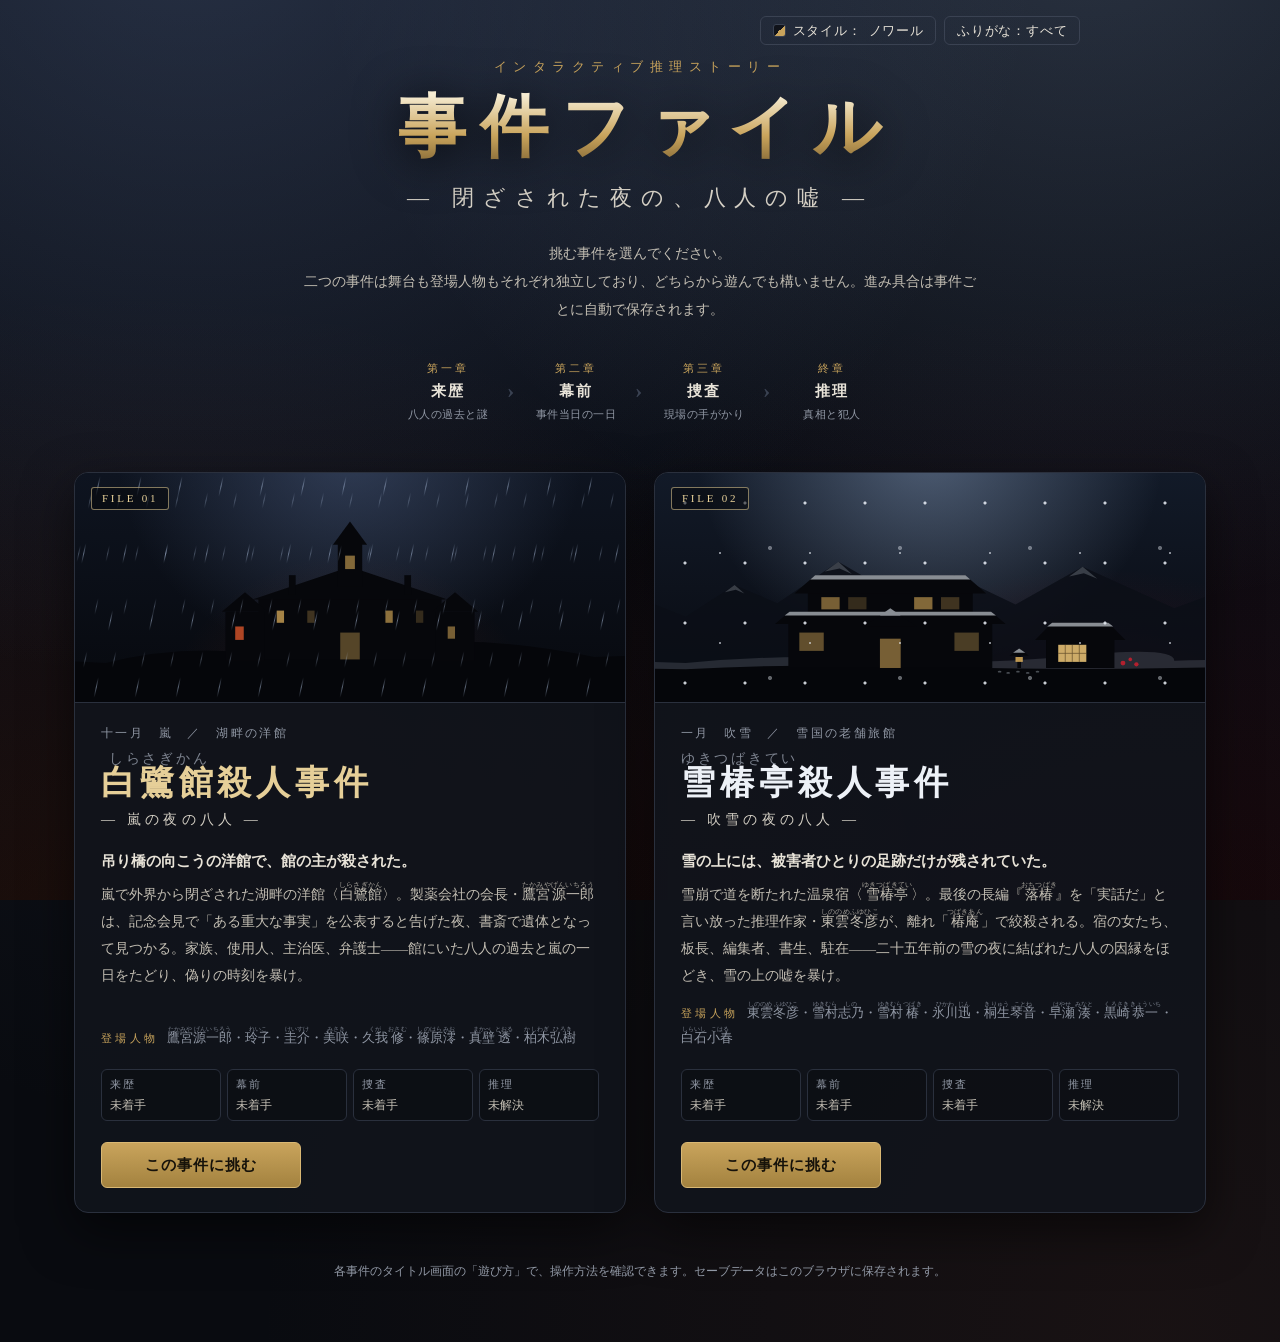
==== commit e8ffc800: "Google Fonts の読み込みを削除し、外部への通信をなくす - index.html と game.html から Google Fonts の preconnect と CSS の読み込みを" ====
--- a/index.html
+++ b/index.html
@@ -6,9 +6,6 @@
   <title>事件ファイル ― インタラクティブ推理ストーリー</title>
   <meta name="description" content="手がかりを集め、真相を再構築し、犯人を突き止めるWeb版インタラクティブ推理ストーリー。挑む事件を選んでください。">
   <link rel="icon" href="favicon.svg" type="image/svg+xml">
-  <link rel="preconnect" href="https://fonts.googleapis.com">
-  <link rel="preconnect" href="https://fonts.gstatic.com" crossorigin>
-  <link rel="stylesheet" href="https://fonts.googleapis.com/css2?family=Noto+Serif+JP:wght@400;600;700;900&display=swap">
   <link rel="stylesheet" href="css/style.css">
   <script src="js/theme.js"></script>
 </head>
--- a/css/style.css
+++ b/css/style.css
@@ -100,7 +100,7 @@
   --name-mix: #ffffff;
   --rain-rgb: 170, 190, 220;
   --snow-rgb: 232, 238, 246;
-  --font: "Noto Serif JP", "Yu Mincho", "YuMincho", "Hiragino Mincho ProN", "MS PMincho", serif;
+  --font: "Noto Serif JP", "Noto Serif CJK JP", "Source Han Serif JP", "Hiragino Mincho ProN", "Hiragino Mincho Pro", "Yu Mincho", "YuMincho", "BIZ UDPMincho", "MS PMincho", "IPAexMincho", "IPAMincho", serif;
   --radius: 10px;
   --shadow: 0 18px 50px rgba(0, 0, 0, 0.55);
 }
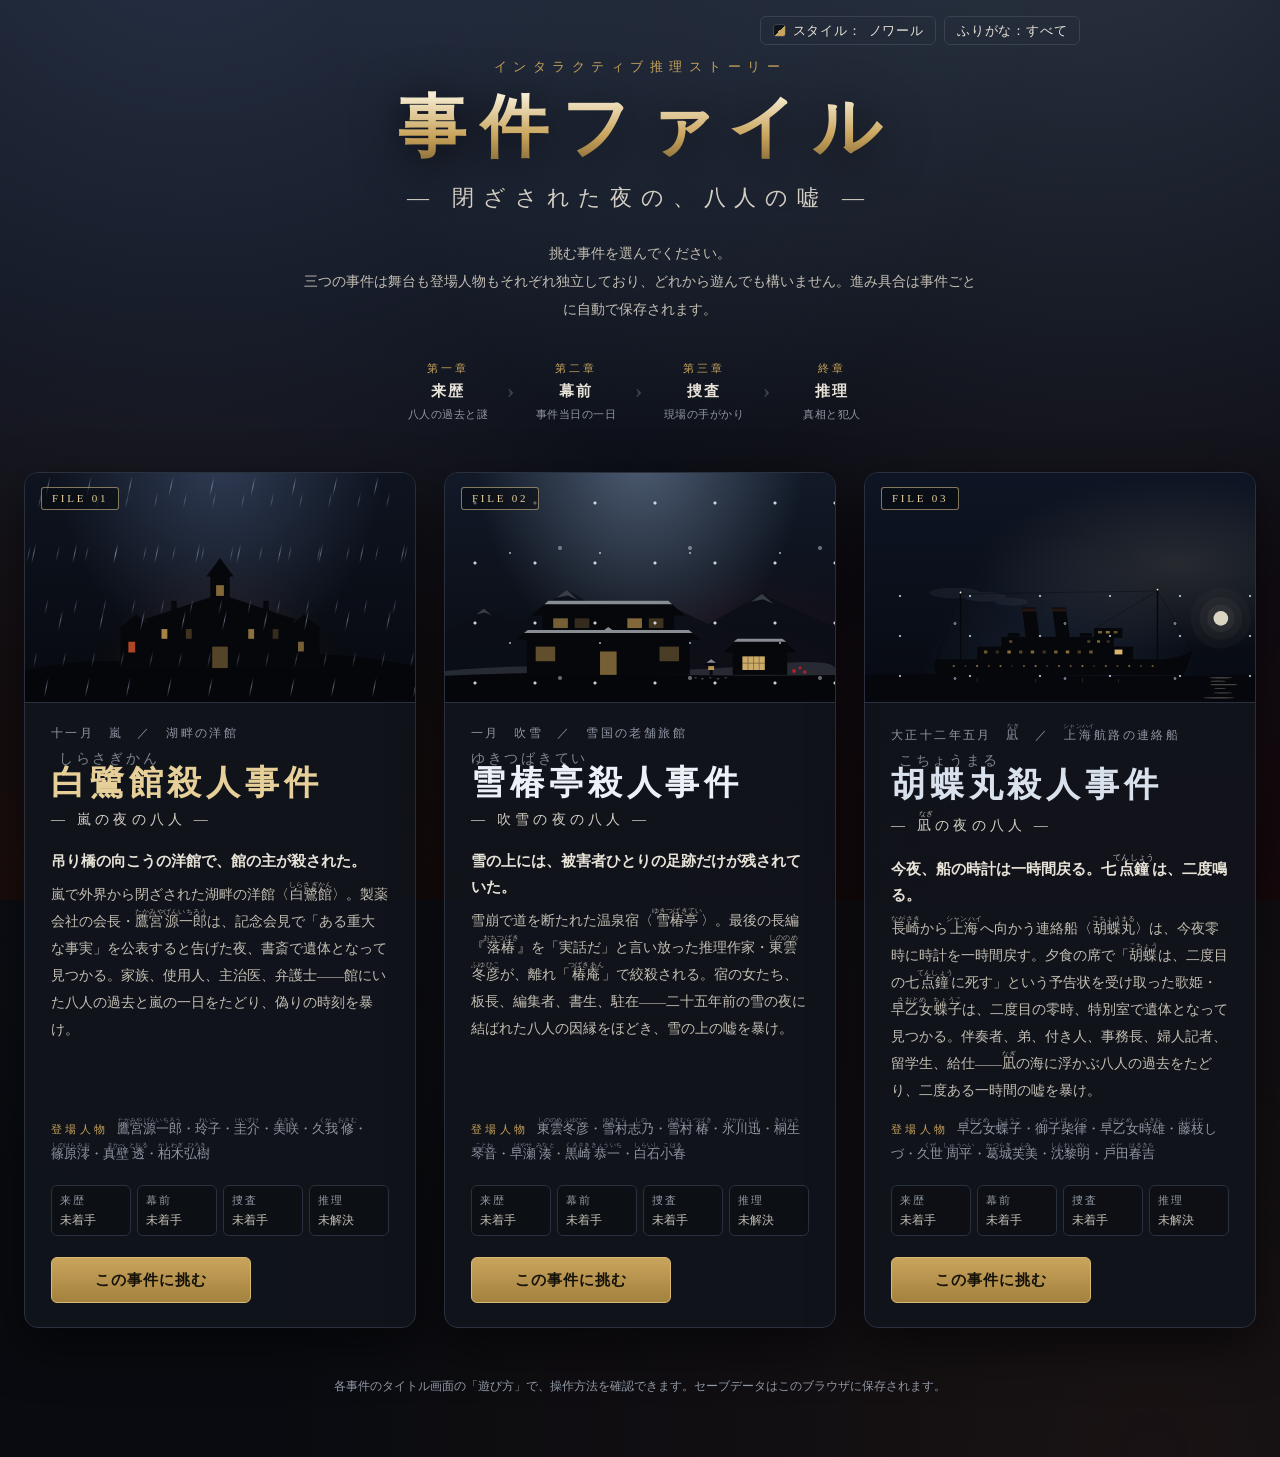
==== commit 39d85da1: "第3作「胡蝶丸殺人事件 ― 凪の夜の八人」を追加 大正十二年の上海航路の連絡船を舞台に、時計を一時間戻す夜の事件を収録。エンジンに凪の天候（海の光・波音・鐘の音）と人物の小物を追加し、選択ページを三作" ====
--- a/index.html
+++ b/index.html
@@ -20,7 +20,7 @@
     <p class="title-kicker">インタラクティブ推理ストーリー</p>
     <h1 class="sel-title">事件ファイル</h1>
     <p class="title-sub">― 閉ざされた夜の、八人の嘘 ―</p>
-    <p class="sel-lead">挑む事件を選んでください。<br>二つの事件は舞台も登場人物もそれぞれ独立しており、どちらから遊んでも構いません。進み具合は事件ごとに自動で保存されます。</p>
+    <p class="sel-lead">挑む事件を選んでください。<br>三つの事件は舞台も登場人物もそれぞれ独立しており、どれから遊んでも構いません。進み具合は事件ごとに自動で保存されます。</p>
     <ol class="sel-flow" aria-label="どの事件も四つの章で進みます">
       <li><span>第一章</span>来歴<small>八人の過去と謎</small></li>
       <li><span>第二章</span>幕前<small>事件当日の一日</small></li>
--- a/css/style.css
+++ b/css/style.css
@@ -100,6 +100,7 @@
   --name-mix: #ffffff;
   --rain-rgb: 170, 190, 220;
   --snow-rgb: 232, 238, 246;
+  --calm-rgb: 205, 220, 240;
   --font: "Noto Serif JP", "Noto Serif CJK JP", "Source Han Serif JP", "Hiragino Mincho ProN", "Hiragino Mincho Pro", "Yu Mincho", "YuMincho", "BIZ UDPMincho", "MS PMincho", "IPAexMincho", "IPAMincho", serif;
   --radius: 10px;
   --shadow: 0 18px 50px rgba(0, 0, 0, 0.55);
@@ -193,6 +194,7 @@
   --ground: #070304;
   --rain-rgb: 220, 170, 175;
   --snow-rgb: 246, 232, 234;
+  --calm-rgb: 240, 205, 200;
 }
 
 /* 月影：冷たい月光と銀 */
@@ -281,6 +283,7 @@
   --ground: #04060b;
   --rain-rgb: 190, 205, 230;
   --snow-rgb: 240, 245, 252;
+  --calm-rgb: 215, 228, 248;
 }
 
 /* 調書：古い捜査資料の紙とインク（明るいスタイル） */
@@ -382,6 +385,7 @@
   --name-mix: #2a2018;
   --rain-rgb: 95, 80, 60;
   --snow-rgb: 125, 135, 155;
+  --calm-rgb: 110, 100, 80;
 }
 
 * { box-sizing: border-box; }
@@ -1759,6 +1763,51 @@
 .stage-rooms { background: radial-gradient(ellipse at 30% 30%, rgba(200, 150, 160, 0.22), transparent 55%), linear-gradient(135deg, #1e161b, #0a080a); }
 .stage-storehouse { background: radial-gradient(ellipse at 60% 20%, rgba(210, 210, 190, 0.14), transparent 50%), linear-gradient(135deg, #151412, #070706); }
 
+/* ---------------- 胡蝶丸：凪の海と月の配色 ---------------- */
+:root:not([data-theme]) body.series-kochou,
+html[data-theme="noir"] body.series-kochou {
+  --glow-1: rgba(110, 130, 170, 0.22);
+  --glow-2: rgba(200, 180, 120, 0.1);
+  --sky-a: #0b1120;
+  --sky-b: #080c16;
+  --sky-glow: rgba(235, 225, 190, 0.2);
+  --sky-ember: rgba(110, 150, 200, 0.14);
+}
+body.series-kochou .title-sky {
+  background:
+    radial-gradient(ellipse at 80% 70%, var(--sky-glow), transparent 45%),
+    radial-gradient(ellipse at 50% 120%, var(--sky-ember), transparent 55%),
+    linear-gradient(180deg, var(--sky-a) 0%, var(--sky-b) 70%, var(--sky-c) 100%);
+}
+body.series-kochou .title-main {
+  background: linear-gradient(180deg, var(--title-a) 5%, var(--title-snow-b) 50%, var(--gold) 100%);
+  -webkit-background-clip: text;
+  background-clip: text;
+}
+body.series-kochou #flash { background: #eef1f8; }
+body.series-kochou .timeline li { grid-template-columns: 58px 16px 1fr; }
+body.series-kochou .truth-timeline li { grid-template-columns: 64px 18px 1fr; }
+
+.bg-ksuite { background: radial-gradient(ellipse at 25% 35%, rgba(240, 205, 140, 0.3), transparent 50%), radial-gradient(ellipse at 85% 20%, rgba(200, 215, 240, 0.16), transparent 35%), linear-gradient(135deg, #2a1c22, #0f0b0e 70%); }
+.bg-kpassage { background: radial-gradient(ellipse at 80% 50%, rgba(230, 190, 120, 0.2), transparent 45%), linear-gradient(90deg, #17140f, #201b16 55%, #0f0e0d); }
+.bg-ksalon { background: radial-gradient(ellipse at 50% 0%, rgba(240, 210, 150, 0.32), transparent 60%), radial-gradient(ellipse at 15% 100%, rgba(120, 60, 90, 0.2), transparent 50%), linear-gradient(180deg, #2a2018, #100c0b); }
+.bg-kcabins { background: radial-gradient(ellipse at 30% 30%, rgba(200, 170, 130, 0.22), transparent 55%), linear-gradient(135deg, #1f1a16, #0e0c0b); }
+.bg-kpurser { background: radial-gradient(ellipse at 70% 25%, rgba(220, 200, 150, 0.22), transparent 50%), linear-gradient(135deg, #18202c, #0b0e13); }
+.bg-kradio { background: radial-gradient(ellipse at 30% 30%, rgba(140, 200, 210, 0.2), transparent 45%), linear-gradient(135deg, #101a1c, #080c0d); }
+.bg-kdeck { background: radial-gradient(circle at 82% 22%, rgba(243, 236, 214, 0.35), transparent 14%), radial-gradient(ellipse at 50% 120%, rgba(190, 205, 230, 0.22), transparent 55%), linear-gradient(180deg, #0f1726, #070a11); }
+.bg-ksecond { background: radial-gradient(ellipse at 40% 30%, rgba(190, 170, 140, 0.16), transparent 55%), linear-gradient(135deg, #1a1816, #0b0a0a); }
+
+.stage-harbor { background: linear-gradient(180deg, #2d3650 0%, #6b6680 40%, #c8907a 72%, #e3b58a 100%); }
+.stage-harbor .stage-art:not(:empty) { background: linear-gradient(0deg, #0a0c12 0 16%, transparent 16%); }
+.stage-harbor .mansion path, .stage-harbor .mansion g:first-of-type { opacity: 0.9; }
+.stage-kdining { background: radial-gradient(ellipse at 50% 25%, rgba(240, 200, 130, 0.38), transparent 60%), linear-gradient(180deg, #2a1d14, #0c0907); }
+.stage-ksalon { background: radial-gradient(ellipse at 50% 10%, rgba(240, 210, 150, 0.3), transparent 60%), radial-gradient(ellipse at 15% 100%, rgba(120, 60, 90, 0.22), transparent 50%), linear-gradient(180deg, #231a15, #0b0908); }
+.stage-ksuite { background: radial-gradient(ellipse at 25% 40%, rgba(240, 205, 140, 0.32), transparent 50%), radial-gradient(ellipse at 85% 20%, rgba(200, 215, 240, 0.14), transparent 35%), linear-gradient(135deg, #24171c, #0a0709 75%); }
+.stage-kdeck { background: radial-gradient(circle at 80% 20%, rgba(243, 236, 214, 0.4), transparent 12%), radial-gradient(ellipse at 50% 110%, rgba(190, 205, 230, 0.2), transparent 55%), linear-gradient(180deg, #0d1422, #06080d); }
+.stage-kdawn { background: linear-gradient(180deg, #34425e 0%, #8a8aa0 40%, #d9b48c 72%, #c99a62 100%); }
+.stage-kdawn .stage-art:not(:empty) { background: linear-gradient(0deg, #2a2016 0 16%, transparent 16%); }
+.stage-kdawn .mansion path, .stage-kdawn .mansion g:first-of-type { opacity: 0.9; }
+
 /* ================================================================
  * シリーズ選択ページ（index.html）
  * ================================================================ */
@@ -1810,14 +1859,17 @@
 .sel-grid {
   position: relative;
   z-index: 1;
-  display: grid;
-  grid-template-columns: repeat(2, minmax(0, 1fr));
+  display: flex;
+  flex-wrap: wrap;
+  justify-content: center;
   gap: 28px;
-  max-width: 1180px;
+  max-width: 1480px;
   margin: 40px auto 0;
   padding: 0 24px;
 }
 .case-card {
+  flex: 1 1 360px;
+  max-width: 450px;
   display: flex;
   flex-direction: column;
   overflow: hidden;
@@ -1839,6 +1891,7 @@
 .case-art { position: relative; height: 230px; overflow: hidden; border-bottom: 1px solid var(--line); }
 .case-shirasagi .case-art { background: radial-gradient(ellipse at 50% 120%, rgba(217, 86, 43, 0.16), transparent 50%), radial-gradient(ellipse at 50% -10%, rgba(90, 110, 150, 0.45), transparent 60%), linear-gradient(180deg, #0e1420, #07090e); }
 .case-yukitsubaki .case-art { background: radial-gradient(ellipse at 80% 115%, rgba(179, 32, 46, 0.2), transparent 45%), radial-gradient(ellipse at 50% -10%, rgba(160, 185, 220, 0.42), transparent 60%), linear-gradient(180deg, #121a28, #080a10); }
+.case-kochou .case-art { background: radial-gradient(ellipse at 80% 40%, rgba(235, 225, 190, 0.12), transparent 45%), radial-gradient(ellipse at 50% 120%, rgba(110, 150, 200, 0.2), transparent 55%), linear-gradient(180deg, #0e1524, #070a11); }
 .case-art .mansion { position: absolute; left: 0; right: 0; bottom: 0; width: 100%; height: 80%; }
 .case-weather { position: absolute; inset: 0; pointer-events: none; }
 .case-weather.rain {
@@ -1862,6 +1915,16 @@
   animation: caseSnow 9s linear infinite;
 }
 @keyframes caseSnow { to { background-position: -60px 120px, 20px 215px, 50px 140px; } }
+.case-weather.calm {
+  inset: 45% 0 0 0;
+  background-image:
+    radial-gradient(circle, rgba(225, 235, 250, 0.7) 0 1px, transparent 1.6px),
+    radial-gradient(circle, rgba(225, 235, 250, 0.45) 0 1.2px, transparent 1.8px);
+  background-size: 70px 40px, 110px 55px;
+  background-position: 0 0, 35px 20px;
+  animation: caseCalm 4.5s ease-in-out infinite alternate;
+}
+@keyframes caseCalm { from { opacity: 0.35; background-position: 0 0, 35px 20px; } to { opacity: 0.9; background-position: -14px -6px, 49px 12px; } }
 .case-no, .case-solved {
   position: absolute;
   top: 14px;
@@ -1876,6 +1939,7 @@
 .case-meta { margin: 0; font-size: 12px; letter-spacing: 0.2em; color: var(--muted); }
 .case-title { margin: 0.25em 0 0; font-size: clamp(26px, 3vw, 34px); font-weight: 900; letter-spacing: 0.14em; line-height: 1.5; color: var(--gold-2); }
 .case-yukitsubaki .case-title { color: var(--title-snow); }
+.case-kochou .case-title { color: var(--title-snow-b); }
 .case-title ruby.pn rt { font-size: 0.4em; letter-spacing: 0.2em; color: var(--muted); }
 .case-sub { margin: 0; font-size: 14px; letter-spacing: 0.3em; color: var(--text-2); }
 .case-tagline { margin: 1em 0 0; font-size: 15px; font-weight: 700; }
@@ -1894,7 +1958,8 @@
 .sel-foot { position: relative; z-index: 1; padding: 36px 20px 48px; text-align: center; font-size: 12px; color: var(--muted); }
 
 @media (max-width: 960px) {
-  .sel-grid { grid-template-columns: 1fr; max-width: 640px; }
+  .sel-grid { max-width: 640px; }
+  .case-card { max-width: none; }
 }
 @media (max-width: 720px) {
   .title-wrap { margin: 0; padding-top: 54px; padding-bottom: 12px; }
